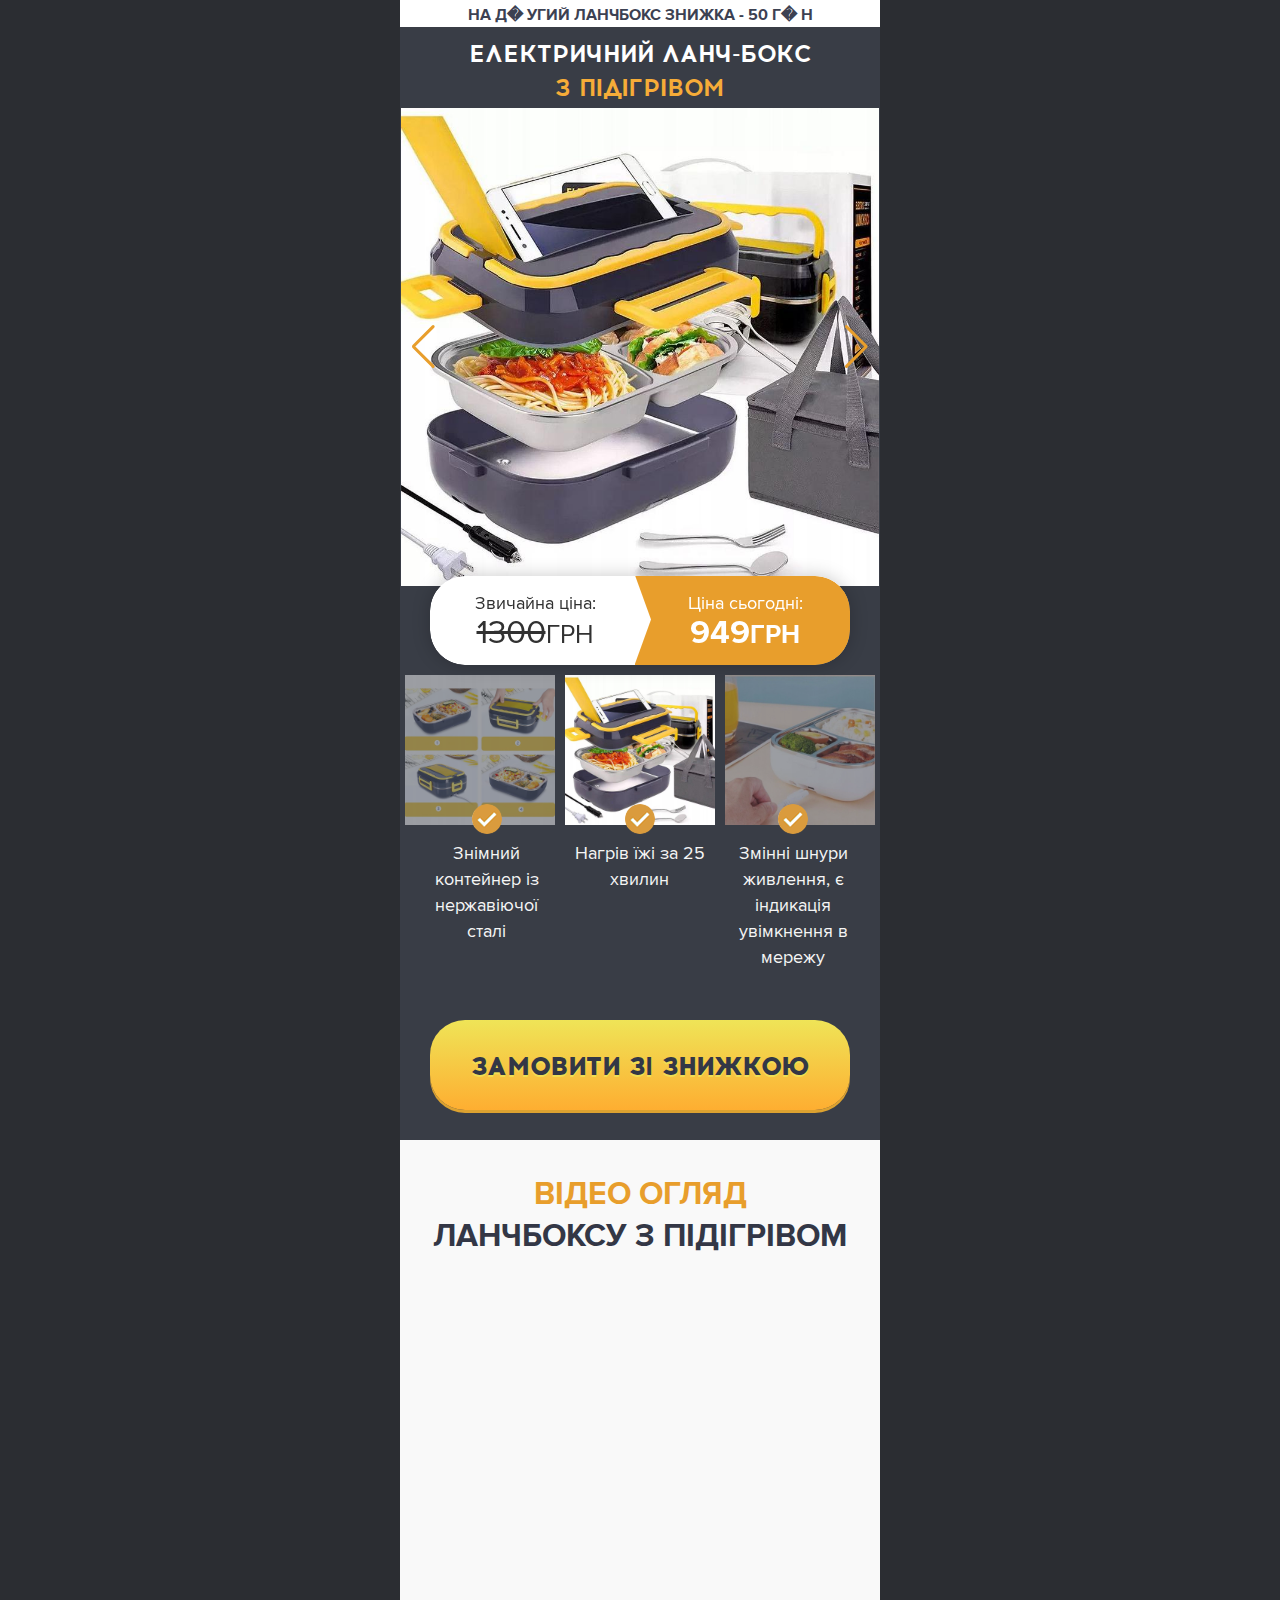
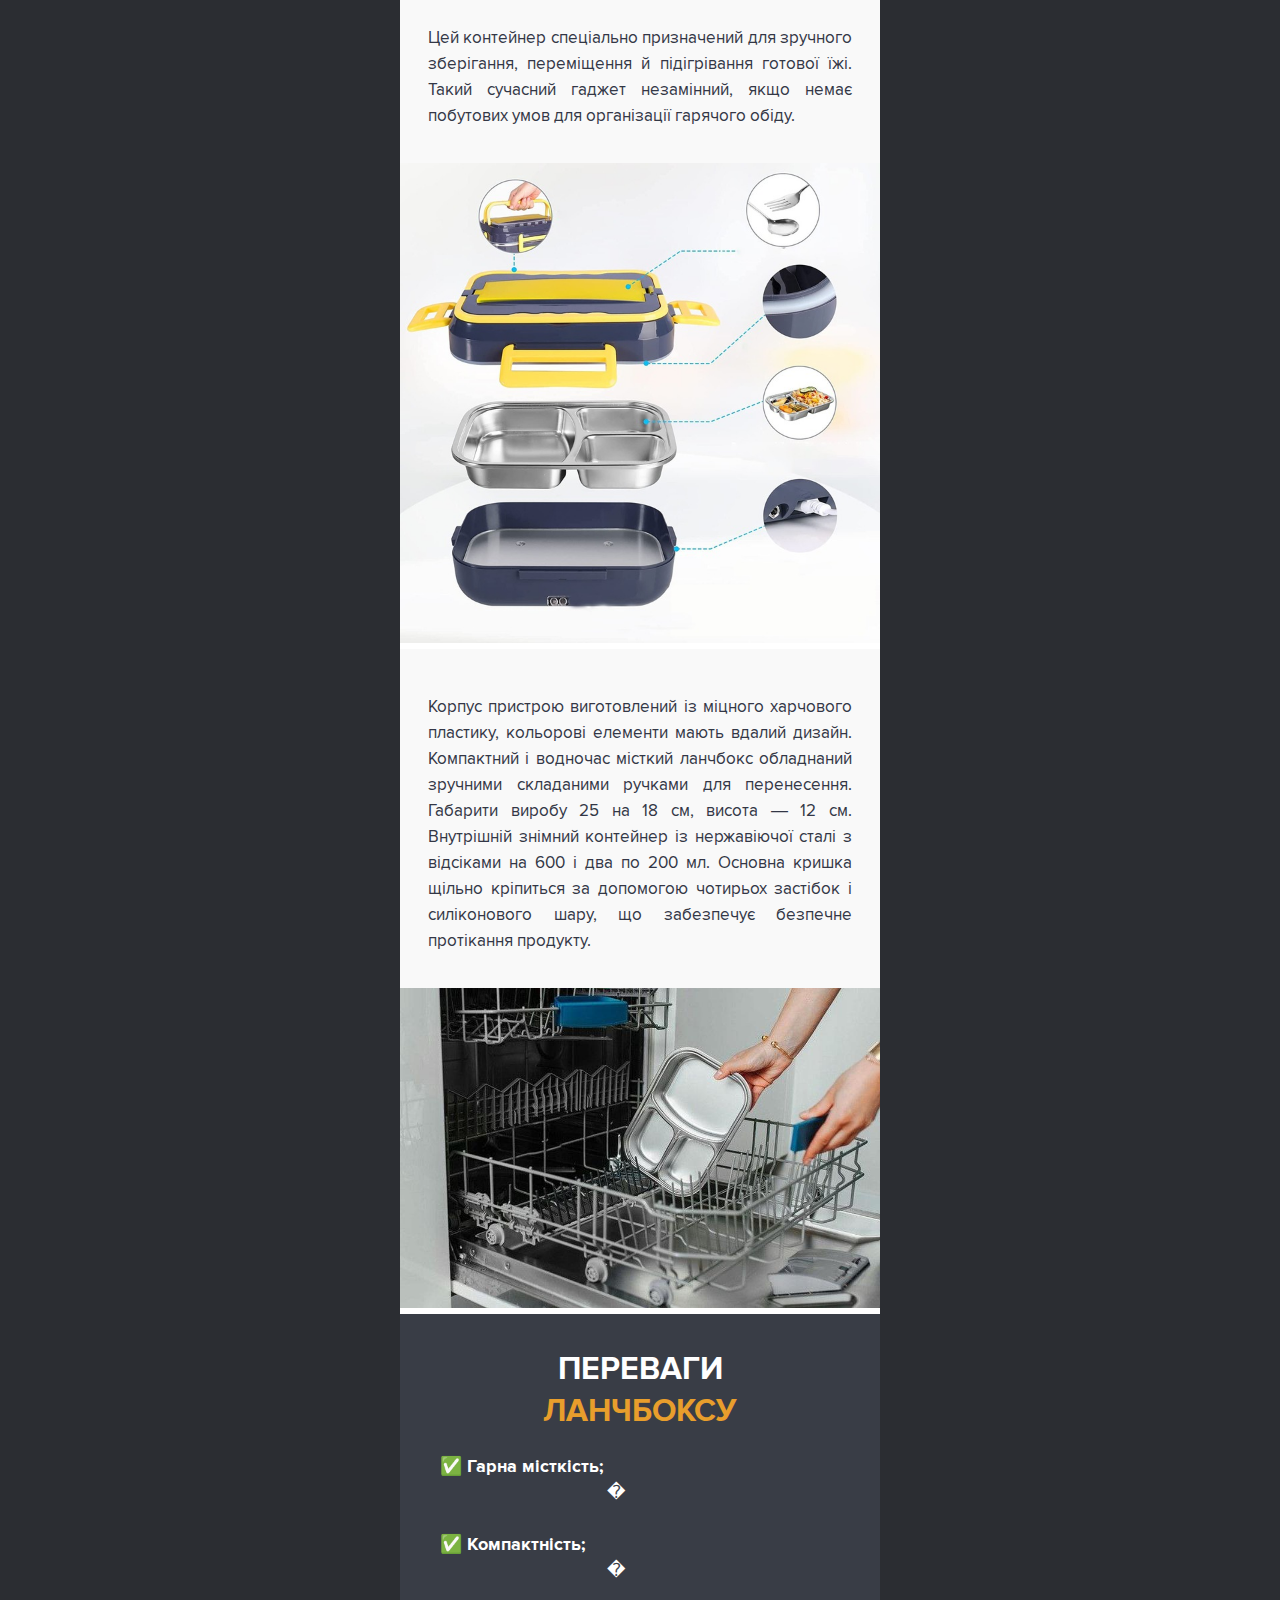
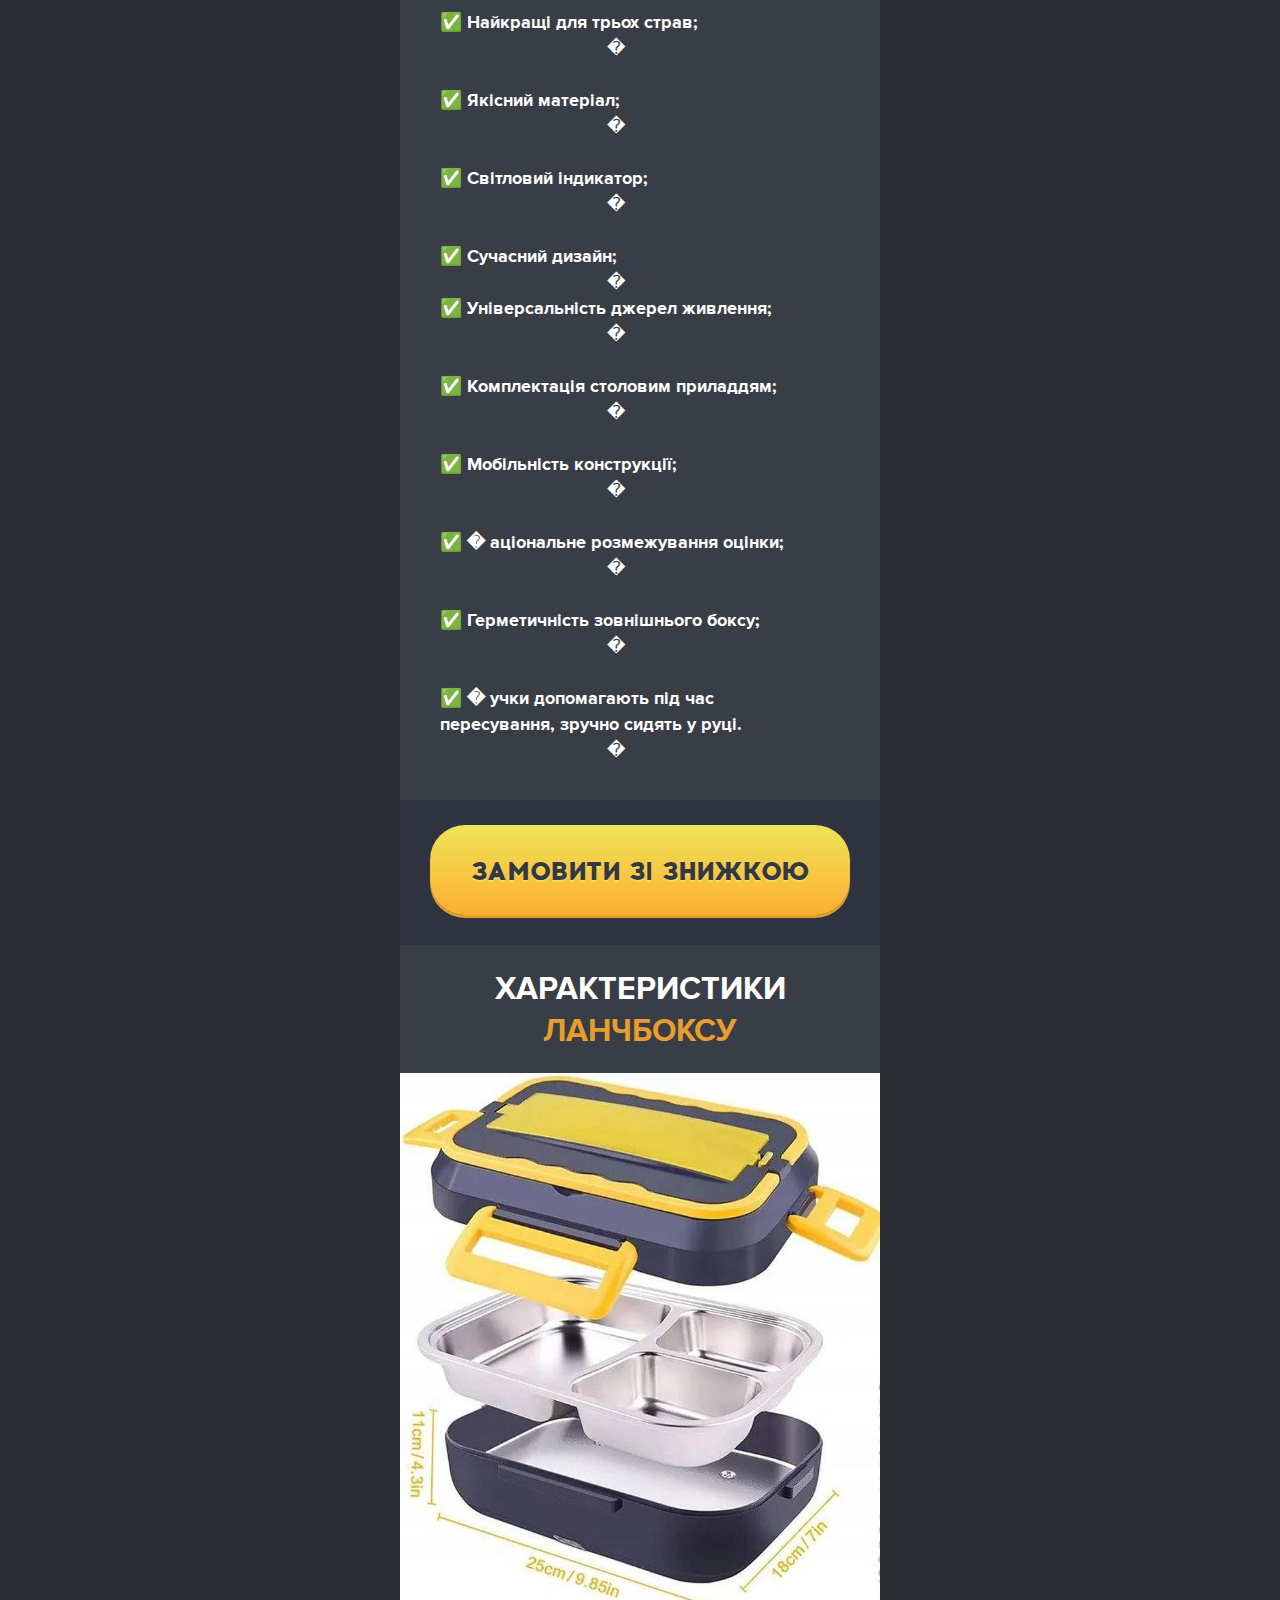
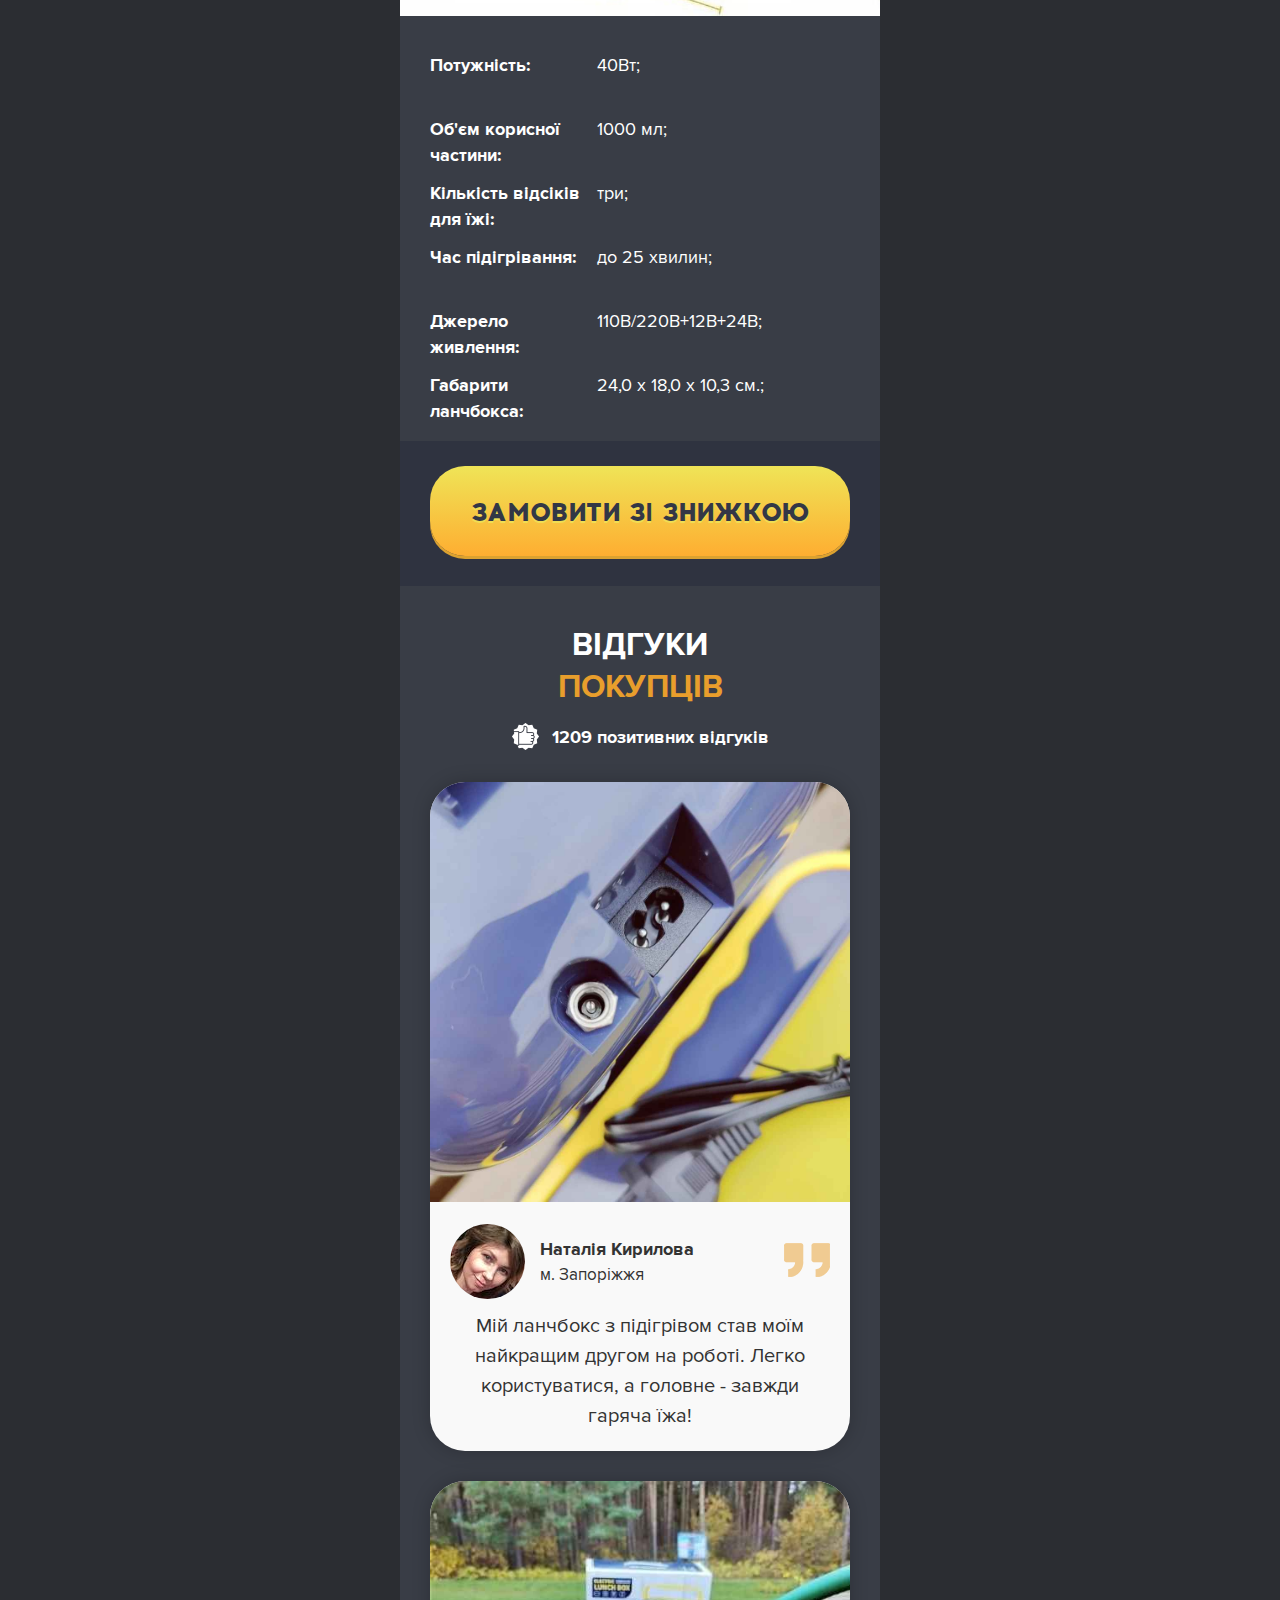
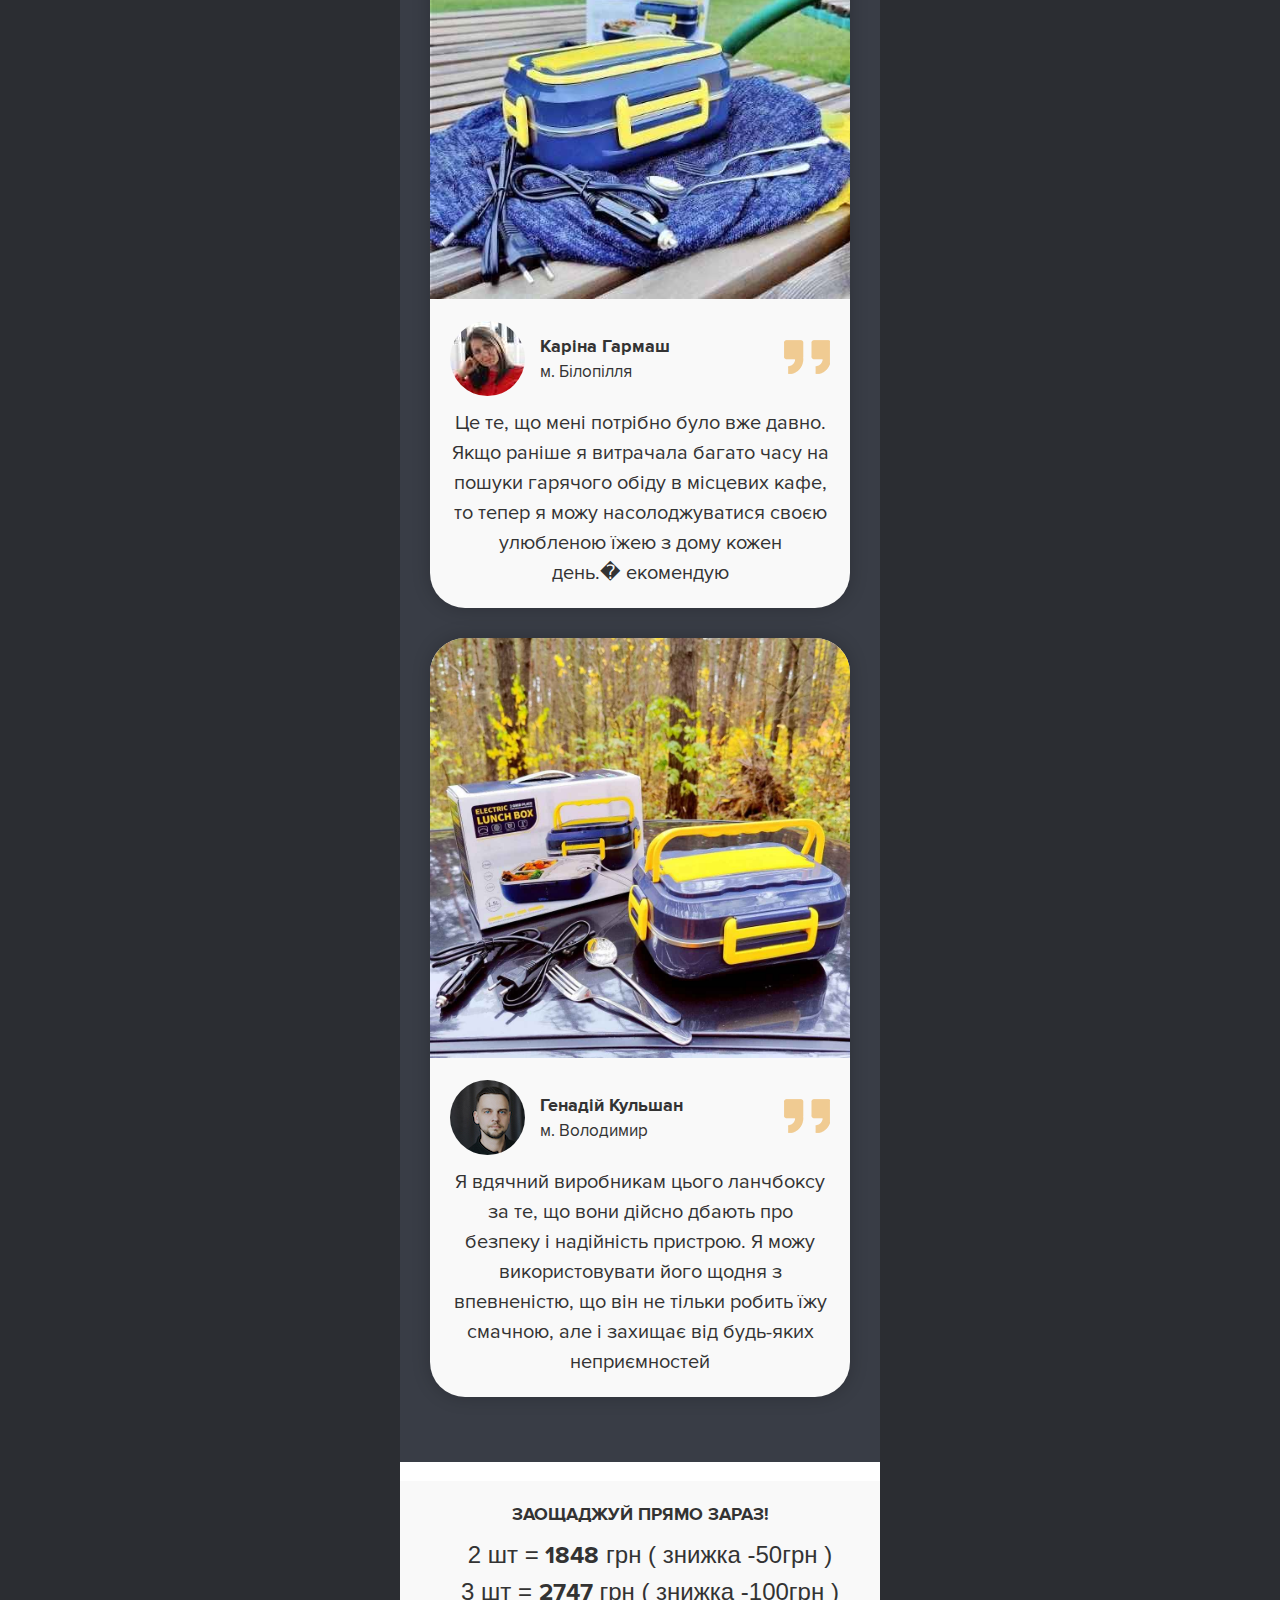
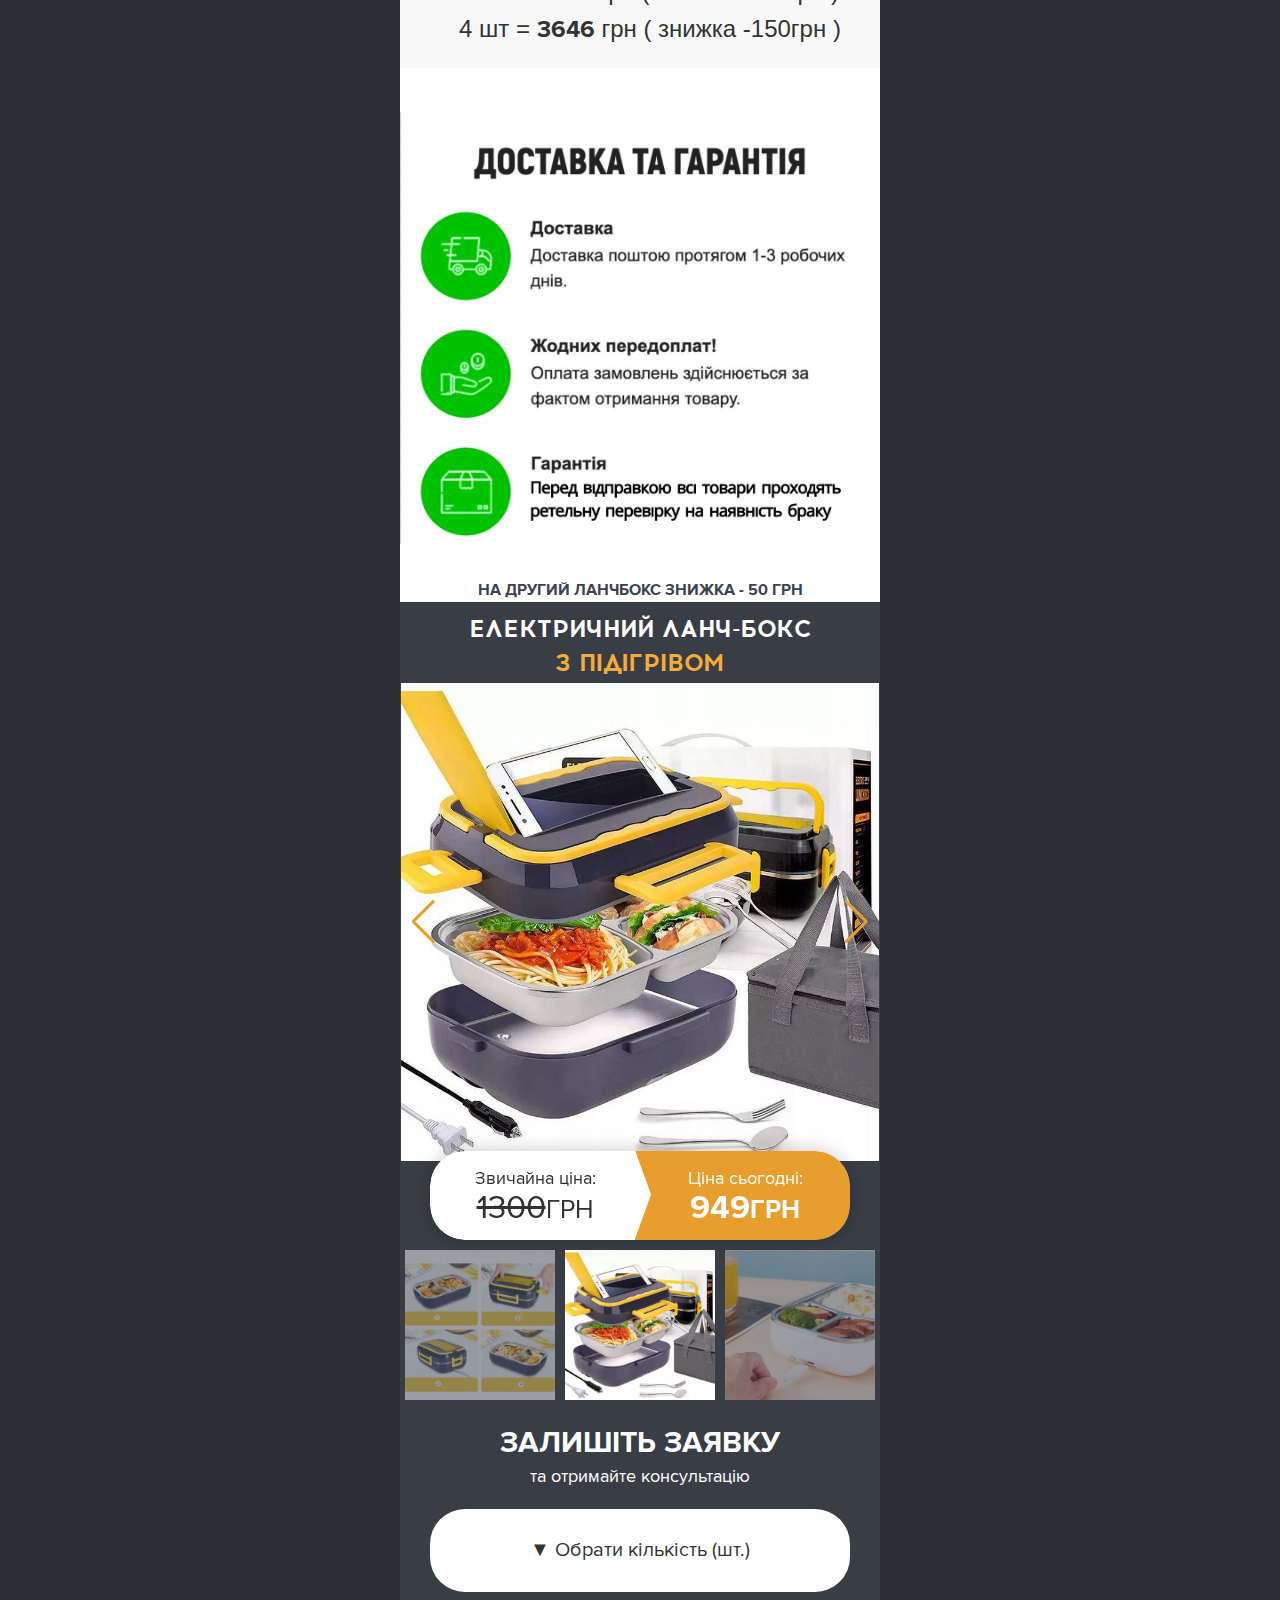
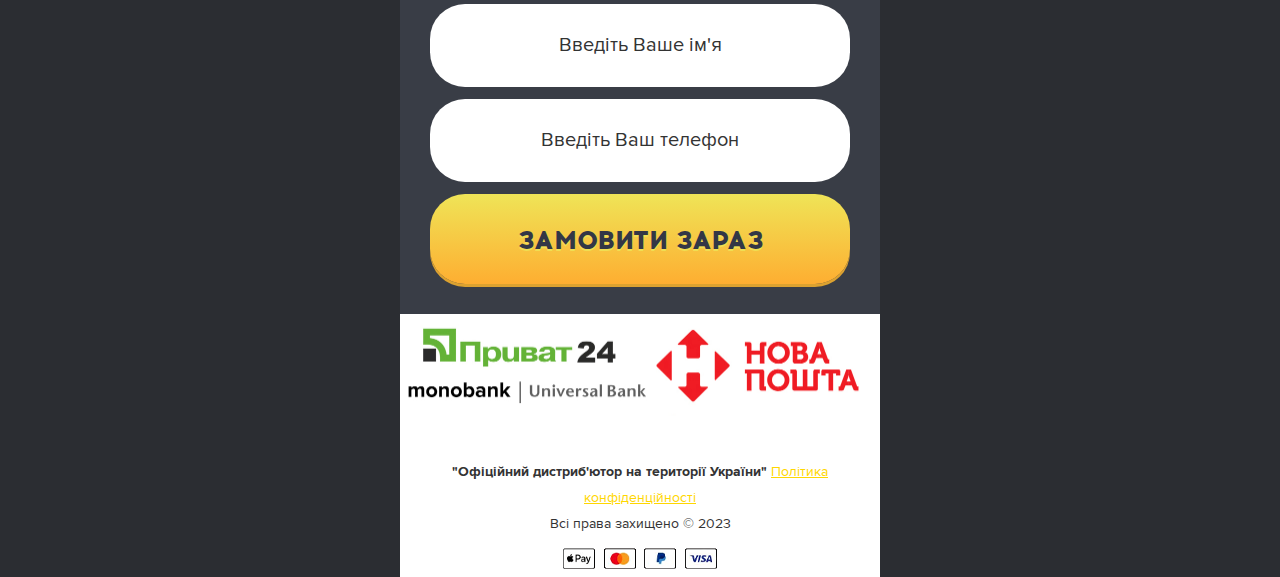
==== index.html @ 511076d5 "change smth" ====
<!DOCTYPE html>
<html lang="en">
  <head>
    <meta charset="utf-8" />
    <meta name="viewport" content="width=480" />
    <title>Електричний ланчбокс з підігрівом</title>
    <link rel="shortcut icon" href="images/favicon.png" type="image/png" />
    <link rel="stylesheet" href="css/push.css" type="text/css" />
    <link rel="stylesheet" href="css/ProximaStara.css" type="text/css" />
    <link rel="stylesheet" type="text/css" href="css/Bratello.css" />
    <link rel="stylesheet" href="css/fontss.css" type="text/css" />
    <link rel="stylesheet" href="css/slicka.css" type="text/css" />
    <link rel="stylesheet" href="css/options.css" type="text/css" />
    <link rel="stylesheet" href="css/nastyle.css" type="text/css" />
    <meta
      name="facebook-domain-verification"
      content="7r1vfghnz5ju68kth3p1v7kkmms9bg"
    />
    <link rel="stylesheet" href="css/swiper-bundle.min.css" type="text/css" />
    <link rel="stylesheet" href="css/index.css" type="text/css" />
    <script async="" src="js/gtm.js"></script>
    <script async="" src="js/fbevents.js"></script>
    <script async="" src="js/swiper-bundle.min.js"></script>
    <script src="js/main.js"></script>
    <script src="js/jquery.js"></script>
    <script src="js/jquery.mask.js"></script>

    <style type="text/css">
      .loading:after {
        content: "";
        display: inline-block;
        width: 12px;
        height: 12px;
        margin-left: 5px;
        border-radius: 50%;
        border: 2px solid #000;
        border-color: #000 transparent #000 transparent;
        animation: spin 1s linear infinite;
      }

      @keyframes spin {
        0% {
          transform: rotate(0deg);
        }
        100% {
          transform: rotate(360deg);
        }
      }
    </style>
    <!-- Meta Pixel Code -->
    <script>
      !(function (f, b, e, v, n, t, s) {
        if (f.fbq) return;
        n = f.fbq = function () {
          n.callMethod
            ? n.callMethod.apply(n, arguments)
            : n.queue.push(arguments);
        };
        if (!f._fbq) f._fbq = n;
        n.push = n;
        n.loaded = !0;
        n.version = "2.0";
        n.queue = [];
        t = b.createElement(e);
        t.async = !0;
        t.src = v;
        s = b.getElementsByTagName(e)[0];
        s.parentNode.insertBefore(t, s);
      })(
        window,
        document,
        "script",
        "https://connect.facebook.net/en_US/fbevents.js"
      );
      fbq("init", "344750614638911");
      fbq("track", "PageView");
    </script>
    <noscript
      ><img
        height="1"
        width="1"
        style="display: none"
        src="https://www.facebook.com/tr?id=344750614638911&ev=PageView&noscript=1"
    /></noscript>
    <!-- End Meta Pixel Code -->
    <!-- Meta Pixel Code -->
    <script>
      !(function (f, b, e, v, n, t, s) {
        if (f.fbq) return;
        n = f.fbq = function () {
          n.callMethod
            ? n.callMethod.apply(n, arguments)
            : n.queue.push(arguments);
        };
        if (!f._fbq) f._fbq = n;
        n.push = n;
        n.loaded = !0;
        n.version = "2.0";
        n.queue = [];
        t = b.createElement(e);
        t.async = !0;
        t.src = v;
        s = b.getElementsByTagName(e)[0];
        s.parentNode.insertBefore(t, s);
      })(
        window,
        document,
        "script",
        "https://connect.facebook.net/en_US/fbevents.js"
      );
      fbq("init", "1200825127234189");
      fbq("track", "PageView");
    </script>
    <noscript
      ><img
        height="1"
        width="1"
        style="display: none"
        src="https://www.facebook.com/tr?id=1200825127234189&ev=PageView&noscript=1"
    /></noscript>
    <!-- End Meta Pixel Code -->
    <!-- Meta Pixel Code -->
    <script>
      !(function (f, b, e, v, n, t, s) {
        if (f.fbq) return;
        n = f.fbq = function () {
          n.callMethod
            ? n.callMethod.apply(n, arguments)
            : n.queue.push(arguments);
        };
        if (!f._fbq) f._fbq = n;
        n.push = n;
        n.loaded = !0;
        n.version = "2.0";
        n.queue = [];
        t = b.createElement(e);
        t.async = !0;
        t.src = v;
        s = b.getElementsByTagName(e)[0];
        s.parentNode.insertBefore(t, s);
      })(
        window,
        document,
        "script",
        "https://connect.facebook.net/en_US/fbevents.js"
      );
      fbq("init", "1019426635920147");
      fbq("track", "PageView");
    </script>
    <noscript
      ><img
        height="1"
        width="1"
        style="display: none"
        src="https://www.facebook.com/tr?id=1019426635920147&ev=PageView&noscript=1"
    /></noscript>
    <!-- End Meta Pixel Code -->
    <!-- Google Tag Manager -->
    <script>
      (function (w, d, s, l, i) {
        w[l] = w[l] || [];
        w[l].push({ "gtm.start": new Date().getTime(), event: "gtm.js" });
        var f = d.getElementsByTagName(s)[0],
          j = d.createElement(s),
          dl = l != "dataLayer" ? "&l=" + l : "";
        j.async = true;
        j.src = "https://www.googletagmanager.com/gtm.js?id=" + i + dl;
        f.parentNode.insertBefore(j, f);
      })(window, document, "script", "dataLayer", "GTM-M4KDJF8");
    </script>
    <!-- End Google Tag Manager -->
  </head>

  <body>
    <!-- Google Tag Manager (noscript) -->
    <noscript
      ><iframe
        src="https://www.googletagmanager.com/ns.html?id=GTM-M4KDJF8"
        height="0"
        width="0"
        style="display: none; visibility: hidden"
      ></iframe
    ></noscript>
    <!-- End Google Tag Manager (noscript) -->

    <!-- add new 2 -->
    <link rel="stylesheet" href="css/all.min.css" type="text/css" />

    <!-- partial -->
    <script src="js/jquery.min.js"></script>
    <script>
      (function ($) {
        $(function () {
          $(".menu__icon").on("click", function () {
            $(this).closest(".menu").toggleClass("menu_state_open");
          });
        });
      })(jQuery);
    </script>

    <div class="wrap">
      <style>
        .colortext {
          color: white;
        }
      </style>
      <div
        style="
          height: 100%;
          background-size: 100% 100%;
          color: #3c4152;
          text-align: center;
          font-size: 16px;
          padding-top: 2px;
          font-weight: 900;
        "
      >
        <span
          style="
            font-family: 'Proxima Nova', Arial, Helvetica, sans-serif;
            letter-spacing: 0px;
          "
          >НА Д�&nbsp;УГИЙ ЛАНЧБОКС ЗНИЖКА - 50 Г�&nbsp;Н</span
        >
      </div>
      <section class="offer">
        <a class="main-title"
          ><span class="colortext">Електричний ланч-бокс</span><br />з
          підігрівом</a
        >
        <!--    <div class="sub-title">Акумуляторний LED ліхтарик<br>з 7 режимами</div> -->
        <div class="gallery">
          <div class="swiper-container gallery-slider one">
            <div class="swiper-wrapper">
              <div class="swiper-slide">
                <img src="images/im1.jpg" alt="" />
              </div>
              <div class="swiper-slide">
                <img src="images/im2.jpg" alt="" />
              </div>
              <div class="swiper-slide">
                <img src="images/im3.jpg" alt="" />
              </div>
            </div>
            <div class="swiper-button-prev one"></div>
            <div class="swiper-button-next one"></div>
          </div>
          <br />
          <div class="price">
            <div class="old">
              <p>Звичайна ціна:</p>
              <div class="val"><span>1300</span><i>грн</i></div>
            </div>
            <div class="new">
              <p>Ціна сьогодні:</p>
              <div class="val"><span>949</span><i>грн</i></div>
            </div>
          </div>
          <div class="swiper-container gallery-thumbs one">
            <div class="swiper-wrapper">
              <div class="swiper-slide">
                <img src="images/im1.jpg" alt="" />
              </div>
              <div class="swiper-slide">
                <img src="images/im2.jpg" alt="" />
              </div>
              <div class="swiper-slide">
                <img src="images/im3.jpg" alt="" />
              </div>
            </div>
          </div>
        </div>

        <ul class="bullet">
          <li>
            <div class="pic"></div>
            <p>Знімний контейнер із нержавіючої сталі</p>
          </li>
          <li>
            <div class="pic"></div>
            <p>Нагрів їжі за 25 хвилин</p>
          </li>
          <li>
            <div class="pic"></div>
            <p>Змінні шнури живлення, є індикація увімкнення в мережу</p>
          </li>
        </ul>

        <div class="order_form pat">
          <div><a href="#order_form_main" class="button-m">Замовити зі знижкою</a></div>
        </div>
      </section>

      <section class="b1">
        <h2 class="title black">
          Відео огляд<span>ланчбоксу з підігрівом</span>
        </h2>

        <div class="video-block">
          <iframe
            width="100%"
            height="315"
            src="https://www.youtube.com/embed/O1n-6EYiLCg"
            title="YouTube video player"
            frameborder="0"
            allow="accelerometer; autoplay; clipboard-write; encrypted-media; gyroscope; picture-in-picture; web-share"
            allowfullscreen=""
          ></iframe>
        </div>

        <div class="alert">
          Цей контейнер спеціально призначений для зручного зберігання,
          переміщення й підігрівання готової їжі. Такий сучасний гаджет
          незамінний, якщо немає побутових умов для організації гарячого обіду.
        </div>
      </section>

      <img src="images/p1.jpg" alt="" />

      <section class="b1">
        <div class="alert">
          <p>
            Корпус пристрою виготовлений із міцного харчового пластику,
            кольорові елементи мають вдалий дизайн. Компактний і водночас
            місткий ланчбокс обладнаний зручними складаними ручками для
            перенесення. Габарити виробу 25 на 18 см, висота — 12 см. Внутрішній
            знімний контейнер із нержавіючої сталі з відсіками на 600 і два по
            200 мл. Основна кришка щільно кріпиться за допомогою чотирьох
            застібок і силіконового шару, що забезпечує безпечне протікання
            продукту.
          </p>
        </div>
      </section>

      <img src="images/p2.jpg" alt="" />

      <!--  <section class="b1">
            <div class="alert">
                <p><b>Це мультінструмент</b>
                    <br>У дизайні ліхтарика передбачено виріз характерної форми, що дозволяє використовувати його як гайковий ключ.
                    <br>На задній панелі знаходиться набір насадок, які надають ліхтарику функції викрутки. Вони знімні та легко чергуються в залежності від типу гвинтів, з якими ви працюєте.
                    <br>Вбудований аварійний молоток допоможе розбити скло для швидкої евакуації з машини у разі аварії.
                    <br>А ще ліхтарик послужить відкривалкою для пляшки, свистком чи прикурювачем.
                </p>
            </div>
        </section>   -->

      <!-- <img src="images/p3.jpg" alt=""> -->

      <!-- <section class="b2 pat">
            <h2 class="title white"><span>Переваги</span>акумуляторного LED ліхтарика</h2>
            <ul class="list-v2">
                <li>
                    <div class="text">
                        <h3>4 години освітлення</h3>
                        <p>Ємність акумулятора 500 мАч забезпечує до 4 годин роботи без підзарядки</p>
                    </div>
                    <img src="images/pr1.jpg">
                </li>
                <li>
                    <div class="text">
                        <h3>7 режими роботи</h3>
                        <p>Звичайне біле світло, приглушене біле світло, звичайне жовте світло, приглушене жовте світло, червоне світло, попереджувальне червоне миготіння, яскраве світло</p>
                    </div>
                    <img src="images/pr2.jpg">
                </li>
                <li>
                    <div class="text">
                        <h3>Універсальна фіксація</h3>
                        <p>Ліхтарик оснащений карабіном, вбудованим магнітом і затискною підставкою, що в результаті дає безліч можливих сценаріїв використання</p>
                    </div>
                    <img src="images/pr3.jpg">
                </li>


            </ul>
            <a href="#order" class="button-m">Замовити зі знижкою</a>
        </section> -->
      <!--
        <section class="b3" id="katalog">
            <h2 class="title"><span>ЯК ВСТАНОВИТИ</span>НАСТІННІ СВІТИЛЬНИКИ?</h2>

            <ul class="benef2">

                <li>
                    <p><span>Крок 1</span>На задній частині корпусу потрібно відкрутити кришку за годинковою стрілкою.
                    </p>
                    <div class="img"><img src="images/010.webp" alt=""></div>
                </li>
                <li>
                    <div class="img"><img src="images/011.webp" alt=""></div>
                    <p><span>Крок 2</span>Потрібно встановити 3 батарейки формату ААА (в комплект не входять)</p>
                </li>
                <li>
                    <p><span>Крок 3</span>Далі потрібно закрути кришку назад і відклеїти двухстороній скотч на
                        кріпленні.</p>
                    <div class="img"><img src="images/012.webp" alt=""></div>
                </li>
                <li>
                    <div class="img"><img src="images/013.webp" alt=""></div>
                    <p><span>Крок 4</span>Залишилось прикріпити світильники на зручне для вас місце.</p>
                </li>

            </ul>
        </section>
-->

      <section class="b4 pat">
        <h2 class="title white"><span>Переваги</span>ланчбоксу</h2>
        <!-- <img src="images/chr.jpg" alt="" class="image"> -->
        <ul class="char-list">
          <li style="padding: 0px 40px">
            <b style="width: 390px">✅ Гарна місткість;</b> <span>�&nbsp;</span>
          </li>
          <br />
          <li style="padding: 0px 40px">
            <b style="width: 390px">✅ Компактність;</b> <span>�&nbsp;</span>
          </li>
          <br />
          <li style="padding: 0px 40px">
            <b style="width: 390px">✅ Найкращі для трьох страв;</b>
            <span>�&nbsp;</span>
          </li>
          <br />
          <li style="padding: 0px 40px">
            <b style="width: 390px">✅ Якісний матеріал;</b>
            <span>�&nbsp;</span>
          </li>
          <br />
          <li style="padding: 0px 40px">
            <b style="width: 390px">✅ Світловий індикатор;</b>
            <span>�&nbsp;</span>
          </li>
          <br />
          <li style="padding: 0px 40px">
            <b style="width: 390px">✅ Сучасний дизайн;</b> <span>�&nbsp;</span>
          </li>
          <!--<br>  -->
          <li style="padding: 0px 40px">
            <b style="width: 390px">✅ Універсальність джерел живлення;</b>
            <span>�&nbsp;</span>
          </li>
          <br />
          <li style="padding: 0px 40px">
            <b style="width: 390px">✅ Комплектація столовим приладдям;</b>
            <span>�&nbsp;</span>
          </li>
          <br />
          <li style="padding: 0px 40px">
            <b style="width: 390px">✅ Мобільність конструкції;</b>
            <span>�&nbsp;</span>
          </li>
          <br />
          <li style="padding: 0px 40px">
            <b style="width: 390px"
              >✅ �&nbsp;аціональне розмежування оцінки;</b
            >
            <span>�&nbsp;</span>
          </li>
          <br />
          <li style="padding: 0px 40px">
            <b style="width: 390px">✅ Герметичність зовнішнього боксу;</b>
            <span>�&nbsp;</span>
          </li>
          <br />
          <li style="padding: 0px 40px">
            <b style="width: 390px"
              >✅ �&nbsp;учки допомагають під час пересування, зручно сидять у
              руці.</b
            >
            <span>�&nbsp;</span>
          </li>
          <br />
        </ul>
        <div><a href="#order_form_main" class="button-m">Замовити зі знижкою</a></div>
      </section>

      <section class="b4 pat">
        <h2 class="title white" style="margin-top: -50px">
          <span>Характеристики</span>ланчбоксу
        </h2>
        <img src="images/chr.jpg" alt="" class="image" />
        <ul class="char-list">
          <li><b>Потужність:</b> <span>40Вт;</span></li>
          <br />
          <li><b>Об'єм корисної частини:</b> <span>1000 мл;</span></li>
          <br />
          <li><b>Кількість відсіків для їжі:</b> <span>три;</span></li>
          <br />
          <li><b>Час підігрівання:</b> <span>до 25 хвилин;</span></li>
          <br />
          <li><b>Джерело живлення:</b> <span>110В/220В+12В+24В;</span></li>
          <br />
          <li>
            <b>Габарити ланчбокса:</b> <span>24,0 х 18,0 х 10,3 см.;</span>
          </li>
          <br />
        </ul>
        <div><a href="#order_form_main" class="button-m">Замовити зі знижкою</a></div>
      </section>

      <section class="reviews pat">
        <h2 class="title white"><span>Відгуки</span> покупців</h2>
        <div class="total">1209 позитивних відгуків</div>

        <div class="item">
          <div class="photo">
            <img src="images/rev1.jpg" alt="" />
          </div>
          <div class="info">
            <img src="images/ava1.jpg" alt="" />
            <h4>Наталія Кирилова</h4>
            <p>м. Запоріжжя</p>
          </div>
          <div class="txt">
            <p>
              Мій ланчбокс з підігрівом став моїм найкращим другом на роботі.
              Легко користуватися, а головне - завжди гаряча їжа!
            </p>
          </div>
        </div>

        <div class="item">
          <div class="photo">
            <img src="images/rev2.jpg" alt="" />
          </div>
          <div class="info">
            <img src="images/ava2.jpg" alt="" />
            <h4>Каріна Гармаш</h4>
            <p>м. Білопілля</p>
          </div>
          <div class="txt">
            <p>
              Це те, що мені потрібно було вже давно. Якщо раніше я витрачала
              багато часу на пошуки гарячого обіду в місцевих кафе, то тепер я
              можу насолоджуватися своєю улюбленою їжею з дому кожен
              день.�&nbsp;екомендую
            </p>
          </div>
        </div>

        <div class="item">
          <div class="photo">
            <img src="images/rev3.jpg" alt="" />
          </div>
          <div class="info">
            <img src="images/ava3.jpg" alt="" />
            <h4>Генадій Кульшан</h4>
            <p>м. Володимир</p>
          </div>
          <div class="txt">
            <p>
              Я вдячний виробникам цього ланчбоксу за те, що вони дійсно дбають
              про безпеку і надійність пристрою. Я можу використовувати його
              щодня з впевненістю, що він не тільки робить їжу смачною, але і
              захищає від будь-яких неприємностей
            </p>
          </div>
        </div>
      </section>
      <!--
        <section class="order-info">
            <h2 class="title"><span>Як замовити</span>НАСТІННІ СВІТИЛЬНИКИ?</h2>
            <ul class="order-list">
                <li>
                    <div class="txt">
                        <h4>Крок 1:</h4>
                        <p>Заповніть форму замовлення</p>
                    </div>
                </li>
                <li>
                    <div class="txt">
                        <h4>Крок 2:</h4>
                        <p>Дочекайтесь дзвінка оператора</p>
                    </div>
                </li>
                <li>
                    <div class="txt">
                        <h4>Крок 3:</h4>
                        <p>Оплатіть товар після отримання</p>
                    </div>
                </li>
            </ul>
        </section>
-->

      <div class="number-discount">
        <h3 class="block-title">ЗАОЩАДЖУЙ ПРЯМО ЗАРАЗ!</h3>
        <ol role="list" class="discount-list">
          <li>2 шт = <strong>1848</strong> грн ( знижка -50грн )</li>
          <li>3 шт = <strong>2747</strong> грн ( знижка -100грн )</li>
          <li>4 шт = <strong>3646</strong> грн ( знижка -150грн )</li>
        </ol>
      </div>

      <img
        width="960"
        height="207"
        img=""
        src="images/dostavka.jpg"
        alt=""
        class="attachment-full size-full"
      />

      <div
        style="
          height: 100%;
          background-size: 100% 100%;
          color: #3c4152;
          text-align: center;
          font-size: 16px;
          padding-top: 2px;
          font-weight: 900;
        "
      >
        <span
          style="
            font-family: 'Proxima Nova', Arial, Helvetica, sans-serif;
            letter-spacing: 0px;
          "
          >НА ДРУГИЙ ЛАНЧБОКС ЗНИЖКА - 50 ГРН</span
        >
        <!-- what? -->
      </div>
      <section class="offer">
        <a class="main-title"
          ><span class="colortext">Електричний ланч-бокс</span><br />з
          підігрівом</a
        >
        <!--    <div class="sub-title">Акумуляторний LED ліхтарик<br>з 7 режимами</div> -->
        <div class="gallery">
          <div class="swiper-container gallery-slider two">
            <div class="swiper-wrapper">
              <div class="swiper-slide">
                <img src="images/im1.jpg" alt="" />
              </div>
              <div class="swiper-slide">
                <img src="images/im2.jpg" alt="" />
              </div>
              <div class="swiper-slide">
                <img src="images/im3.jpg" alt="" />
              </div>
            </div>
            <div class="swiper-button-prev two"></div>
            <div class="swiper-button-next two"></div>
          </div>
          <br />
          <div class="price">
            <div class="old">
              <p>Звичайна ціна:</p>
              <div class="val"><span>1300</span><i>грн</i></div>
            </div>
            <div class="new">
              <p>Ціна сьогодні:</p>
              <div class="val"><span>949</span><i>грн</i></div>
            </div>
          </div>
          <div class="swiper-container gallery-thumbs two">
            <div class="swiper-wrapper">
              <div class="swiper-slide">
                <img src="images/im1.jpg" alt="" />
              </div>
              <div class="swiper-slide">
                <img src="images/im2.jpg" alt="" />
              </div>
              <div class="swiper-slide">
                <img src="images/im3.jpg" alt="" />
              </div>
            </div>
          </div>
        </div>

        <div class="order_form pat">
          <div class="form-txt">
            <h4>Залишіть заявку</h4>
            <p>та отримайте консультацію</p>
          </div>

          <form
            class="main-order-form m1-form"
            id="order_form_main"
            method="post"
            
          >
            <select name="comment" class="field" id="comment" required="">
              <option value="" disabled="" selected="" hidden="">
                ▼ Обрати кiлькiсть (шт.)
              </option>
              <option value="1 шт = 949 грн">1 шт = 949 грн</option>
              <option value="2 шт = 1848 грн ( знижка -50грн )">
                2 шт = 1848 грн ( знижка -50грн )
              </option>
              <option value="3 шт = 2747 грн ( знижка -100грн )">
                3 шт = 2747 грн ( знижка -100грн )
              </option>
              <option value="4 шт = 3646 грн ( знижка -150грн )">
                4 шт = 3646 грн ( знижка -150грн )
              </option>
            </select>
            <input
              class="field"
              type="text"
              name="name"
              placeholder="Введіть Ваше ім'я"
              required=""
            />
            <input
              class="field"
              id="phone"
              name="phone"
              placeholder="Введіть Ваш телефон"
              required=""
            />
            <button class="button-m" type="submit" id="button1">
              Замовити зараз
            </button>
          </form>
        </div>
      </section>
      <img
        width="960"
        height="207"
        img=""
        src="images/002.jpeg"
        alt=""
        class="attachment-full size-full"
      />

      <footer>
        <div
          style="
            text-align: center;
            margin: 10px auto;
            display: block;
            font-size: 14px;
            line-height: 26px;
          "
        >
          <br />
          <strong> "Офіційний дистриб'ютор на території України"</strong>

          <a
            href="politics.html"
            target="_blank"
            style="cursor: pointer; color: gold"
          >
            Політика конфіденційності </a
          ><br />
          Всі права захищено © 2023
        </div>
      </footer>
      <footer>
        <div
          style="
            text-align: center;
            margin: 5px auto;
            display: block;
            font-size: 5px;
            line-height: 5px;
          "
        >
          <img src="images/001.jpeg.png" alt="" />
        </div>
      </footer>
    </div>

    <!-- new 08.09.2022 -->

    <!--куплено сьогодні html start 
    <div class="online-visitors-widget online-visitors-widget_light" style="top:170px;">
        <div class="online-visitors-widget__item">
            <span class="online-visitors-widget__title">Куплено сьогодні:</span>
            <b class="_orders">0</b> шт.
        </div>
    </div>
     куплено сьогодні html end -->

    <!-- скріпти обов*язково start -->
    <script>
      $(".bann_close").on("click", function () {
        $("#popup_banner").remove();
      });
      function anim() {
        $("#popup_banner").animate({ left: "10px" }, 400);
      }
      setTimeout(anim, 3000);
      var scale = 1;
      setInterval(function () {
        scale = scale == 1 ? 1.05 : 1;
        $("#popup_banner").css("transform", "scale(" + scale + ")");
      }, 1000);
      function getCookie(name) {
        var matches = document.cookie.match(
          new RegExp(
            "(?:^|; )" +
              name.replace(/([\.$?*|{}\(\)\[\]\\\/\+^])/g, "\\$1") +
              "=([^;]*)"
          )
        );
        return matches ? decodeURIComponent(matches[1]) : undefined;
      }
      function setCookie(name, value, options = {}) {
        options = {
          path: "/",

          ...options,
        };

        if (options.expires instanceof Date) {
          options.expires = options.expires.toUTCString();
        }

        let updatedCookie =
          encodeURIComponent(name) + "=" + encodeURIComponent(value);

        for (let optionKey in options) {
          updatedCookie += "; " + optionKey;
          let optionValue = options[optionKey];
          if (optionValue !== true) {
            updatedCookie += "=" + optionValue;
          }
        }

        document.cookie = updatedCookie;
      }
      var time = getCookie("time");
      if (time == undefined) {
        var shooping = getCookie("shooping");
        if (shooping == undefined) {
          var shooping = Math.floor(Math.random() * 50 + 15);
          $("._orders").html(shooping);
        }
        var date = new Date();
        time = date.getHours();
        setCookie("time", time);
        setCookie("shooping", shooping);
      } else {
        time = getCookie("time");
        var date = new Date();
        var hour = date.getHours();
        if (time != hour) {
          var shooping = Math.floor(Math.random() * 50 + 15);
          $("._orders").html(shooping);
          setCookie("time", hour);
          setCookie("shooping", shooping);
        } else {
          shooping = getCookie("shooping");
          $("._orders").html(shooping);
        }
      }
      setInterval(plus_shop, 7000);
      function plus_shop() {
        shooping = parseInt(getCookie("shooping"));
        shooping += parseInt(Math.floor(Math.random() * 3 + 1));
        $("._orders").html(shooping);
        setCookie("shooping", shooping);
      }
    </script>

    <!-- end new 2 -->
    <script src="js/jquery.mingo.js"></script>
    <script src="js/rolikisyoutube.js"></script>
    <script src="js/slick.minprivet.js"></script>
    <script src="js/initnotbad.js"></script>
    <script src="js/maskedinput.js"></script>
    <!-- new -->

    <script>
      $(window).on("load", function () {
        var slider = new Swiper(".gallery-slider.one", {
          slidesPerView: 1,
          centeredSlides: true,
          loop: true,
          loopedSlides: 6,
          navigation: {
            nextEl: ".swiper-button-next.one",
            prevEl: ".swiper-button-prev.one",
          },
        });

        var thumbs = new Swiper(".gallery-thumbs.one", {
          slidesPerView: "auto",
          spaceBetween: 10,
          centeredSlides: true,
          loop: true,
          slideToClickedSlide: true,
        });

        slider.controller.control = thumbs;
        thumbs.controller.control = slider;
        var slider2 = new Swiper(".gallery-slider.two", {
          slidesPerView: 1,
          centeredSlides: true,
          loop: true,
          loopedSlides: 6,
          navigation: {
            nextEl: ".swiper-button-next.two",
            prevEl: ".swiper-button-prev.two",
          },
        });

        var thumbs2 = new Swiper(".gallery-thumbs.two", {
          slidesPerView: "auto",
          spaceBetween: 10,
          centeredSlides: true,
          loop: true,
          slideToClickedSlide: true,
        });

        slider2.controller.control = thumbs2;
        thumbs2.controller.control = slider2;
      });
    </script>
    <!-- end new -->

    <script type="text/javascript">
      document.addEventListener("contextmenu", function (e) {
        e.preventDefault();
      });
    </script>

    <script type="text/javascript">
      document.addEventListener("keydown", function (event) {
        if (
          (event.ctrlKey || event.metaKey) &&
          event.shiftKey &&
          event.key === "I"
        ) {
          event.preventDefault();
        }

        if (
          (event.ctrlKey || event.metaKey) &&
          event.shiftKey &&
          event.key === "J"
        ) {
          event.preventDefault();
        }

        if (
          (event.ctrlKey || event.metaKey) &&
          event.shiftKey &&
          event.key === "C"
        ) {
          event.preventDefault();
        }

        if ((event.ctrlKey || event.metaKey) && event.key === "S") {
          event.preventDefault();
        }

        if (event.key === "F12" && event.code === "F12") {
          event.preventDefault();
        }
      });
    </script>
    <!--
<script type="text/javascript">
  var currentDomain = window.location.hostname;
  var allowedDomain = "fusion-top.store";
  if (currentDomain !== allowedDomain) {
    window.location.replace("https://" + allowedDomain);
  }
</script>
-->
    <!-- <script type="text/javascript">
      if (location.pathname.match(/\/(index.html|index.php)?$/)) {
        var newPath = location.pathname.replace(
          /\/(index.html|index.php)?$/,
          "/"
        );
        window.history.replaceState({}, document.title, newPath);
      }
    </script> -->

    <!-- <script>
      function handleFormSubmit(form, submitButton) {
        submitButton.addEventListener("click", function (event) {
          if (!form.checkValidity()) {
            event.preventDefault();
            form.reportValidity();
          } else {
            submitButton.disabled = true;
            submitButton.classList.add("loading");
            setTimeout(function () {
              form.submit();
            }, 500);
          }
        });
      }

      document.addEventListener("DOMContentLoaded", function () {
        var form1 = document.getElementById("order");
        var submitButton1 = document.getElementById("button1");
        handleFormSubmit(form1, submitButton1);
      });
    </script> -->
    <script src="./js/send.js"></script>
  </body>
</html>
---- css/push.css ----
/*reset*/
html, body, div, span, applet, object, iframe, h1, h2, h3, h4, h5, h6,
p, blockquote, pre, a, abbr, acronym, address, big, cite, code, del, dfn,
em, img, ins, kbd, q, s, samp, small, strike, strong, sub, sup, tt, var, b,
u, i, center, dl, dt, dd, ol, ul, li, fieldset, form, label, legend, table,
caption, tbody, tfoot, thead, tr, th, td, article, aside, canvas, details,
embed, figure, figcaption, footer, header, menu, nav, output, ruby, section,
summary, time, mark, audio, video { margin: 0; padding: 0; border: 0; outline: 0; font-size: 100%;}

/* HTML5 display-role reset for older browsers */
article, aside, details, figcaption, figure, footer, header, menu, nav, section, main {display: block;}

ol, ul {list-style: none;}
blockquote, q {quotes: none;}
img{max-width: 100%; height: auto;}
a{text-decoration: underline;}
a:hover{cursor: pointer;}
*::-webkit-input-placeholder {color: #a9a9a9; opacity: 1;}
*:-moz-placeholder {color: #a9a9a9; opacity: 1;}
*::-moz-placeholder {color: #a9a9a9; opacity: 1;}
*:-ms-input-placeholder {color: #a9a9a9; opacity: 1;}
*{margin: 0; padding: 0;}
*{-webkit-box-sizing: border-box; -moz-box-sizing: border-box; box-sizing: border-box;}
button,input,a{outline: none;}
button, input, select{-webkit-appearance: none; -moz-appearance: none; appearance: none;}
html{
    -ms-text-size-adjust: 100%;
    -moz-text-size-adjust: 100%;
    -webkit-text-size-adjust: 100%;
    -webkit-font-smoothing: subpixel-antialiased !important;
}
table {
    border-collapse: collapse;
    border-spacing: 0;
}
---- css/ProximaStara.css ----
@font-face {
    font-family: 'Proxima Nova';
    src: url('https://luks-shop.store/ledlamp/fonts/ProximaNova-Light.woff2') format('woff2'),
        url('https://luks-shop.store/ledlamp/fonts/ProximaNova-Light.woff') format('woff'),
        url('https://luks-shop.store/ledlamp/fonts/ProximaNova-Light.ttf') format('truetype');
    font-weight: 300;
    font-style: normal;
}
@font-face {
    font-family: 'Proxima Nova';
    src: url('../fonts/ProximaNova-Regular.woff2') format('woff2'),
        url('https://luks-shop.store/ledlamp/fonts/ProximaNova-Regular.woff') format('woff'),
        url('https://luks-shop.store/ledlamp/fonts/ProximaNova-Regular.ttf') format('truetype');
    font-weight: 400;
    font-style: normal;
}
@font-face {
    font-family: 'Proxima Nova';
    src: url('https://luks-shop.store/ledlamp/fonts/ProximaNova-Semibold.woff2') format('woff2'),
        url('https://luks-shop.store/ledlamp/fonts/ProximaNova-Semibold.woff') format('woff'),
        url('https://luks-shop.store/ledlamp/fonts/ProximaNova-Semibold.ttf') format('truetype');
    font-weight: 600;
    font-style: normal;
}
@font-face {
    font-family: 'Proxima Nova';
    src: url('../fonts/ProximaNova-Bold.woff2') format('woff2'),
        url('https://luks-shop.store/ledlamp/fonts/ProximaNova-Bold.woff') format('woff'),
        url('https://luks-shop.store/ledlamp/fonts/ProximaNova-Bold.ttf') format('truetype');
    font-weight: 700;
    font-style: normal;
}
---- css/Bratello.css ----
@font-face {
  font-family: 'fontello';
  src: url('https://luks-shop.store/ledlamp/fonts/fontello.eot');
  src: url('https://luks-shop.store/ledlamp/fonts/fontello.eot') format('embedded-opentype'),
       url('https://luks-shop.store/ledlamp/fonts/fontello.woff2') format('woff2'),
       url('https://luks-shop.store/ledlamp/fonts/fontello.woff') format('woff'),
       url('https://luks-shop.store/ledlamp/fonts/fontello.ttf') format('truetype'),
       url('https://luks-shop.store/ledlamp/fonts/fontello.svg') format('svg');
  font-weight: normal;
  font-style: normal;
}

 [class^="icon-"]:before, [class*=" icon-"]:before {
  font-family: "fontello";
  font-style: normal;
  font-weight: normal;
  speak: none;
 
  display: inline-block;
  text-decoration: inherit;
  width: 1em;
  margin-right: .2em;
  text-align: center;
  font-variant: normal;
  text-transform: none;
  line-height: 1em;
  margin-left: .2em;
  -webkit-font-smoothing: antialiased;
  -moz-osx-font-smoothing: grayscale;
}
 
.icon-truck:before { content: '\e800'; } 
.icon-cc-visa:before { content: '\f1f0';}
---- css/fontss.css ----
@font-face {
 font-family: 'Acrom';
 src: url('../fonts/subset-Acrom-Bold.woff2') format('woff2'),
 url('https://luks-shop.store/ledlamp/fonts/subset-Acrom-Bold.woff') format('woff'),
 url('https://luks-shop.store/ledlamp/fonts/subset-Acrom-Bold.ttf') format('truetype');
 font-weight: 700;
 font-style: normal;
}

@font-face {
 font-family: 'Acrom';
 src: url('../fonts/subset-Acrom-ExtraBold.woff2') format('woff2'),
 url('https://luks-shop.store/ledlamp/fonts/subset-Acrom-ExtraBold.woff') format('woff'),
 url('https://luks-shop.store/ledlamp/fonts/subset-Acrom-ExtraBold.ttf') format('truetype');
 font-weight: 800;
 font-style: normal;
}
---- css/slicka.css ----
/* Slider */
.slick-slider
{
    position: relative;

    display: block;
    box-sizing: border-box;

    -webkit-user-select: none;
       -moz-user-select: none;
        -ms-user-select: none;
            user-select: none;

    -webkit-touch-callout: none;
    -khtml-user-select: none;
    -ms-touch-action: pan-y;
        touch-action: pan-y;
    -webkit-tap-highlight-color: transparent;
}

.slick-list
{
    position: relative;

    display: block;
    overflow: hidden;

    margin: 0;
    padding: 0;
}
.slick-list:focus
{
    outline: none;
}
.slick-list.dragging
{
    cursor: pointer;
    cursor: hand;
}

.slick-slider .slick-track,
.slick-slider .slick-list
{
    -webkit-transform: translate3d(0, 0, 0);
       -moz-transform: translate3d(0, 0, 0);
        -ms-transform: translate3d(0, 0, 0);
         -o-transform: translate3d(0, 0, 0);
            transform: translate3d(0, 0, 0);
}

.slick-track
{
    position: relative;
    top: 0;
    left: 0;

    display: block;
    margin-left: auto;
    margin-right: auto;
}
.slick-track:before,
.slick-track:after
{
    display: table;

    content: '';
}
.slick-track:after
{
    clear: both;
}
.slick-loading .slick-track
{
    visibility: hidden;
}

.slick-slide
{
    display: none;
    float: left;

    height: 100%;
    min-height: 1px;
}
[dir='rtl'] .slick-slide
{
    float: right;
}
.slick-slide img
{
    display: block;
}
.slick-slide.slick-loading img
{
    display: none;
}
.slick-slide.dragging img
{
    pointer-events: none;
}
.slick-initialized .slick-slide
{
    display: block;
}
.slick-loading .slick-slide
{
    visibility: hidden;
}
.slick-vertical .slick-slide
{
    display: block;

    height: auto;

    border: 1px solid transparent;
}
.slick-arrow.slick-hidden {
    display: none;
}
---- css/nastyle.css ----
.number-discount{
    background: #f9f9f9;
    padding: 20px 0;
    margin: 20px 0;
    text-align: center;
}

.discount-list{
    margin: 10px 0 0 20px;
    padding: 0;
    font-size: 24px;
}
.discount-list li{
    padding: 5px 20px;
    font-weight: 200;
}
.discount-list strong{
    font-weight: 700;
}

.m1-form ::-webkit-input-placeholder {
 color: #333;
}

.m1-form ::-moz-placeholder {
 color: #333;
}

.m1-form :-moz-placeholder {
 color: #333;
}

.m1-form :-ms-input-placeholder {
 color: #333;
}

.m1-form :focus::-webkit-input-placeholder {
 color: transparent;
}

.m1-form :focus::-moz-placeholder {
 color: transparent;
}

.m1-form :focus:-moz-placeholder {
 color: transparent;
}

.m1-form :focus:-ms-input-placeholder {
 color: transparent;
}

.hidden {
 display: none;
}

.center {
 text-align: center;
}

.just {
 text-align: justify;
 -moz-text-align-last: center;
 text-align-last: center;
}

.clrfix:after {
 content: '';
 display: block;
 clear: both;
}

.clear {
 clear: both;
 height: 0;
}

.ulfix {
 font-size: 0;
}

h1, h2, h3, h4, h5, h6 {
 font-weight: 700;
}

b, strong {
 font-weight: 700;
}

body {
 width: 100%;
 min-width: 320px;
 padding: 0;
 margin: 0 auto;
 font-family: 'Proxima Nova', Arial, Helvetica, sans-serif;
 font-weight: 400;
 font-size: 18px;
 line-height: 26px;
 color: #333;
 background: #2b2d32;
}

section {
 width: 100%;
 margin: -1px auto;
 padding: 35px 0;
}

.wrap {
 position: relative;
 background: #fff;
 width: 480px;
 height: 100%;
 padding: 0;
 margin: 0 auto;
}

.wrap:after {
 clear: both;
 content: "";
 display: table;
}

.nopad {
 padding: 0;
}

.m1-form input.field {
 position: relative;
 display: block;
 outline: 0;
 border: none;
 background: #fff;
 width: 100%;
 height: 83px;
 line-height: 83px;
 margin: 0 auto 12px;
 padding: 0 20px;
 font-family: 'Proxima Nova', Arial, Helvetica, sans-serif;
 font-size: 20px;
 font-weight: 400;
 color: #333;
 text-align: center;
 text-align-last: center;
 -webkit-border-radius: 35px;
 -moz-border-radius: 35px;
 border-radius: 35px;
 -webkit-transition: all 0.2s;
 -moz-transition: all 0.2s;
 -o-transition: all 0.2s;
 -ms-transition: all 0.2s;
 transition: all 0.2s;
}

.m1-form select.field {
 position: relative;
 display: block;
 outline: 0;
 border: none;
 background: #fff;
 width: 100%;
 height: 83px;
 line-height: 83px;
 margin: 0 auto 12px;
 padding: 0 20px;
 font-family: 'Proxima Nova', Arial, Helvetica, sans-serif;
 font-size: 20px;
 font-weight: 400;
 color: #333;
 text-align: center;
 text-align-last: center;
 -webkit-border-radius: 35px;
 -moz-border-radius: 35px;
 border-radius: 35px;
 -webkit-transition: all 0.2s;
 -moz-transition: all 0.2s;
 -o-transition: all 0.2s;
 -ms-transition: all 0.2s;
 transition: all 0.2s;
}

.button-m {
    position: relative;
    display: block;
    width: 420px;
    height: 90px;
    line-height: 93px;
    margin: 0 auto;
    border: none;
    text-align: center;
    font-family: 'Acrom', Arial, Helvetica, sans-serif;
    font-size: 26px;
    font-weight: 800;
    text-transform: uppercase;
    text-decoration: none;
    cursor: pointer;
    color: #333746;
    text-shadow: 0 2px 0 rgb(240 222 83);
    background: #efe457;
    background: -moz-linear-gradient(top, #efe457 0%, #feae31 100%);
    background: -webkit-linear-gradient(top, #efe457 0%, #feae31 100%);
    background: linear-gradient(to bottom, #efe457 0%, #feae31 100%);
    filter: progid:DXImageTransform.Microsoft.gradient(startColorstr='#efe457', endColorstr='#feae31', GradientType=0);
    -webkit-box-shadow: 0 3px 0 #dca230;
    box-shadow: 0 3px 0 #dca230;
    -webkit-border-radius: 35px;
    -moz-border-radius: 35px;
    border-radius: 35px;
    -webkit-transition: all 0.2s;
    -moz-transition: all 0.2s;
    -o-transition: all 0.2s;
    -ms-transition: all 0.2s;
    transition: all 0.2s;
    -webkit-appearance: none;
    -moz-appearance: none;
    appearance: none;
}

.button-m:active {
 top: 1px;
}

.m1-form {
 width: 420px;
 margin: 0 auto;
}

.m1-form .button-m {
 width: 100%;
}

h2.title {
 font-size: 32px;
 font-weight: 700;
 line-height: 42px;
 margin: 0 0 35px;
 text-align: center;
 text-transform: uppercase;
     color: #e89e2c;
}

h2.title span {
 display: block;
 color: #333746;
}


h2.title.white span {
 color: #fff;
}

.pat {
 position: relative;
 background: #393d46;
}

/*   price   */

.price {
 position: relative;
 width: 420px;
 height: 89px;
 margin: -70px auto 35px;
 background: url("../images/price-bg.png") 50% 0 no-repeat;
 -webkit-box-shadow: 0 0 18px rgba(0, 0, 0, 0.21);
 -moz-box-shadow: 0 0 18px rgba(0, 0, 0, 0.21);
 box-shadow: 0 0 18px rgba(0, 0, 0, 0.21);
 -webkit-border-radius: 35px;
 -moz-border-radius: 35px;
 border-radius: 35px;
}

.price:after {
 clear: both;
}

.price > div {
 float: left;
 width: 50%;
 text-align: center;
 line-height: 30px;
 padding-top: 12px;
}

.price .old {
 color: #313131;
}

.price .new {
 color: #fff;
}

.price .val {
 font-size: 33px;
}

.price .val i {
 font-style: normal;
 font-size: 26px;
 text-transform: uppercase;
}

.price .old span {
 text-decoration: line-through;
}

.price .new .val {
 font-weight: 700;
}

/*   timer   */

.timer {
 margin: 10px 0 40px;
 text-align: center;
}

.timer .timer-title {
 margin: 0 0 5px;
 font-family: 'Acrom', Arial, Helvetica, sans-serif;
 font-size: 25px;
 font-weight: 700;
 color: #fff;
 padding-bottom: 20px;
}

.timer .timer-item:first-child {
 margin-left: 80px;
}

.timer .timer-item:last-child {
 margin-right: 0;
}

.timer .timer-item {
 position: relative;
 float: left;
 width: 80px;
 height: 92px;
 background: #fff;
 text-align: center;
 margin: 0 20px;
 padding-top: 16px;
 -webkit-border-radius: 20px;
 -moz-border-radius: 20px;
 border-radius: 20px;
}

.timer .timer-item:before {
 position: absolute;
 top: 0;
 right: -40px;
 display: block;
 width: 40px;
 line-height: 92px;
 font-size: 40px;
 font-weight: 700;
 color: #fff;
 text-align: center;
 content: ':';
}

.timer .timer-item:last-child:before {
 display: none;
}

.timer .count {
 font-weight: 700;
 font-size: 40px;
 line-height: 40px;
}

.timer .text {
 font-size: 18px;
 line-height: 18px;
}

/*   stock   */

.stock {
 text-align: center;
 padding-top: 20px;
}

.stock.white {
 color: #fff;
}

.stock b {
 display: inline-block;
 width: 36px;
 height: 36px;
 line-height: 36px;
 color: #fff;
 margin: 0 4px;
 background: #4559b3;
 -webkit-border-radius: 50%;
 -moz-border-radius: 50%;
 border-radius: 50%;
}

/*   video   */

.video-block {
 padding: 0 30px;
}

.video-container {
 position: relative;
 background: #333;
 padding-bottom: 56.25%;
 height: 0;
 -webkit-box-shadow: 0 0 18px rgba(0, 0, 0, 0.24);
 -moz-box-shadow: 0 0 18px rgba(0, 0, 0, 0.24);
 box-shadow: 0 0 18px rgba(0, 0, 0, 0.24);
 -webkit-border-radius: 40px;
 -moz-border-radius: 40px;
 border-radius: 40px;
 overflow: hidden;
}

.video-container iframe,
.video-container object,
.video-container embed,
.video-container .youtube {
 position: absolute;
 top: 0;
 left: 0;
 width: 100%;
 height: 100%;
}


.slider {
 background: #f9f9f9;    
 padding: 0px 0 45px;
}

.slider a.button-m {
 margin-top: 30px;
}

.slider-photo .item img {
 display: block;
}

/*   slick-dots   */

.slick-dots {
 height: 23px;
 text-align: center;
 margin-top: 25px;
}

.slick-dots:after {
 clear: both;
 content: "";
 display: block;
 height: 0;
 width: 0;
 visibility: hidden;
}

.slick-dots li {
 display: inline-block;
 vertical-align: top;
 padding: 0 6px;
 overflow: hidden;
}

.slick-dots li button {
 display: block;
 width: 23px;
 height: 23px;
 text-indent: -9999px;
 background: none;
 border: 2px solid #333746;
 cursor: pointer;
 -webkit-border-radius: 50%;
 -moz-border-radius: 50%;
 border-radius: 50%;
}

.slick-dots li.slick-active button {
 background: #333746;
}

.offer {
 padding: 0;
 background: #393d46;
}

.offer .box {
 position: relative;
 background: url("https://luks-shop.store/ledlamp/images/offer.jpg") 50% 0 no-repeat;
 height: 600px;
}

.offer .main-title {
 font-family: 'Acrom', Arial, Helvetica, sans-serif;
 font-size: 24px;
 font-weight: 700;
 line-height: 34px;
 color: #f6ac38;
 text-align: center;
 text-transform: uppercase;
 padding: 10px 0 3px;
}

.offer .sub-title {
 font-size: 25px;
 color: #fff;
 text-align: center;
 padding-bottom: 15px;
}

.offer .sale {
background: url(https://luks-shop.store/ledlamp/images/sale-bg.png) 0 0 no-repeat;
    width: 209px;
    height: 113px;
    margin-left: 267px;
    color: #fff;
    font-size: 26px;
    line-height: 40px;
    text-align: center;
    margin-top: 143px;
    position: absolute;
}

.offer .sale span {
 display: inline-block;
 transform: rotate(-7deg);
 padding-top: 9px;
}

.offer .sale b {
 display: block;
 font-size: 50px;
}

.offer .bullet {
 font-size: 0;
 padding: 0 10px 20px;
}

.offer .bullet li {
 display: inline-block;
 vertical-align: top;
 width: 33.33%;
 font-size: 18px;
 text-align: center;
}

.offer .bullet .pic {
 position: relative;
 margin-bottom: 15px;
}

.offer .bullet .pic:after {
 position: absolute;
 left: 50%;
 bottom: -9px;
 margin-left: -15px;
 display: block;
 width: 30px;
 height: 30px;
 background: url("../images/check-icon.png") 0 0 no-repeat;
 content: '';
}

.offer .bullet img {
 display: block;
 margin: 0 auto;
 border: 4px solid #fff;
 -webkit-border-radius: 4px;
 -moz-border-radius: 4px;
 border-radius: 4px;
}

.offer .bullet p {
 padding: 0 5px;
    color: #f5f5f5;
}

.offer .order_form {
    padding-bottom: 30px;
    padding-top: 30px;
}

.offer .order_form.pat:before {
 background-color: #f9f9f9;
}

.offer.bottom .price {
 position: relative;
 margin-bottom: -55px;
 z-index: 5;
}

.offer.bottom .timer {
 margin-top: 30px;
}

.order_form .form-txt {
 color: #fff;
 text-align: center;
 padding-bottom: 20px;
}

.order_form .form-txt h4 {
 font-size: 30px;
 padding-bottom: 7px;
 text-transform: uppercase;
}

.order_form .form-txt p {
 font-size: 18px;
 padding: 0 75px;
}

/*   b1   */

.b1 {
 background: #f9f9f9;
}

.b1 h3 {
text-align: center;
    margin: 20px auto 0;
    font-size: 17px;
    text-transform: uppercase;
}

.b1 .alert {
    position: relative;
    background: #f9f9f9;
    color: #333746;
    font-size: 17px;
    text-align: justify;
    /*
    text-align-last: center;
    */
    padding: 10px 8px 0;
    margin: 0px 20px 0;
}

.b1 .list-v1 {
 padding-bottom: 30px;
}

/*   b2   */

.b2 {
 padding-top: 25;
}

.b2.pat:before {
 margin-bottom: 10px;
}

.b2 a.button-m {
 margin-top: 40px;
}

/*   b3   */

.b3 h2.title {
 margin-bottom: 15px;
}

.b3 .alert {
 position: relative;
 background: #47abd2;
 font-size: 19px;
 color: #fff;
 text-align: center;
 padding: 30px 10px 20px;
 margin: 20px 30px 0;
 -webkit-border-radius: 40px;
 -moz-border-radius: 40px;
 border-radius: 40px;
}

.b3 .alert:before {
 position: absolute;
 left: 50%;
 top: -23px;
 margin-left: -23px;
 display: block;
 width: 45px;
 height: 45px;
 background: url("https://luks-shop.store/ledlamp/images/alert-icon2.png") 0 0 no-repeat;
 content: '';
}

/*   b4   */

.b4 div{
    background: #2f3340;
    padding: 25px 0px 30px;
    margin: -29px auto 5px;
}


.b4 h2.title {
 margin-bottom: 20px;
}

.b4 .image {
 display: block;
 margin-bottom: 30px;
}

.b4 .char-list {
 padding-bottom: 40px;
}

/*   spec   */

.spec h2.title span {
 display: inline;
}

.spec .box {
 background: #fff;
 margin: 0 30px;
 -webkit-box-shadow: 0 0 18px rgba(0, 0, 0, 0.21);
 -moz-box-shadow: 0 0 18px rgba(0, 0, 0, 0.21);
 box-shadow: 0 0 18px rgba(0, 0, 0, 0.21);
 -webkit-border-radius: 35px;
 -moz-border-radius: 35px;
 border-radius: 35px;
}

.spec .box img {
 display: block;
 margin-bottom: 20px;
 -webkit-border-radius: 35px 35px 0 0;
 -moz-border-radius: 35px 35px 0 0;
 border-radius: 35px 35px 0 0;
}

.spec .info {
 background: url("https://luks-shop.store/ledlamp/images/spec-icon.jpg") 20px 50% no-repeat;
 padding-left: 105px;
 margin-bottom: 20px;
}

.spec .info h4 {
 font-size: 20px;
}

.spec .info p {
 font-size: 18px;
 line-height: 24px;
}

.spec .txt {
 font-size: 20px;
 font-style: italic;
 line-height: 28px;
 padding: 0 15px 25px;
}

/*   list-v1   */

.list-v1 {
 padding: 0 30px;
}

.list-v1 li {
 position: relative;
 display: table;
 width: 100%;
 height: 162px;
 margin-bottom: 25px;
 padding-left: 203px;
 background: #fff;
 -webkit-box-shadow: 0 0 18px rgba(0, 0, 0, 0.24);
 -moz-box-shadow: 0 0 18px rgba(0, 0, 0, 0.24);
 box-shadow: 0 0 18px rgba(0, 0, 0, 0.24);
 -webkit-border-radius: 40px;
 -moz-border-radius: 40px;
 border-radius: 40px;
}

.list-v1 li:last-child {
 margin-bottom: 0;
}

.list-v1 img {
 position: absolute;
 top: 0;
 left: 0;
 display: block;
 -webkit-border-radius: 40px 0 0 40px;
 -moz-border-radius: 40px 0 0 40px;
 border-radius: 40px 0 0 40px;
}

.list-v1 p {
 display: table-cell;
 vertical-align: middle;
 font-size: 20px;
 text-align: center;
 padding: 0 15px;
}

.list-v1 p:before {
 display: block;
 background: url("https://luks-shop.store/ledlamp/images/not-icon.png") 0 0 no-repeat;
 width: 34px;
 height: 34px;
 margin: 0 auto 10px;
 content: '';
}

/*   list-v2   */

.list-v2 {
 padding: 0 30px;
}

.list-v2 li:last-child {
 margin-bottom: 0;
}

.list-v2 li {
 position: relative;
 height: 210px;
 margin-bottom: 30px;
 line-height: 24px;
 background: #fff;
 -webkit-box-shadow: 0 0 18px rgba(0, 0, 0, 0.21);
 -moz-box-shadow: 0 0 18px rgba(0, 0, 0, 0.21);
 box-shadow: 0 0 18px rgba(0, 0, 0, 0.21);
 -webkit-border-radius: 35px;
 -moz-border-radius: 35px;
 border-radius: 35px;
}

.list-v2 img {
 position: absolute;
 top: 0;
 display: block;
}

.list-v2 li:nth-child(odd) img {
 left: 0;
 -webkit-border-radius: 35px 0 0 35px;
 -moz-border-radius: 35px 0 0 35px;
 border-radius: 35px 0 0 35px;
}

.list-v2 li:nth-child(even) img {
 right: 0;
 -webkit-border-radius: 0 35px 35px 0;
 -moz-border-radius: 0 35px 35px 0;
 border-radius: 0 35px 35px 0;
}

.list-v2 li:nth-child(odd) {
 padding: 15px 10px 0 158px;
}

.list-v2 li:nth-child(even) {
 padding: 15px 158px 0 25px;
}

.list-v2 h4 {
 padding-bottom: 5px;
 text-transform: uppercase;
}

.list-v2 p {
 font-size: 17px;
}

/*   kit-list   */

.kit-list {
 background: url("https://luks-shop.store/ledlamp/images/kit-im.jpg") 0 0 no-repeat;
 min-height: 609px;
 padding: 27px 20px 0 250px;
}

.kit-list h4 {
 font-size: 19px;
 line-height: 28px;
}

.kit-list li:nth-child(1) {
 height: 215px;
}

.kit-list li:nth-child(2) {
 height: 165px;
}

/*   char-list   */

.char-list li {
 padding: 6px 30px;
    color: #fff; 
}
/*
.char-list li:nth-child(even) {
 background: #2f3340;
}
*/
.char-list li b {
 display: block;
 float: left;
 width: 150px;
}

.char-list li span {
 display: block;
 margin-left: 167px;
}

/*   reviews   */

.reviews {
 padding-top: 0;
}

.reviews h2.title {
 margin-bottom: 15px;
}

.reviews .total {
 color: #fff;
 font-weight: 700;
 text-align: center;
 padding-bottom: 30px;
}

.reviews .total:before {
 position: relative;
 top: -2px;
 display: inline-block;
 vertical-align: middle;
 background: url("../images/total-icon.png") 0 0 no-repeat;
 width: 27px;
 height: 27px;
 margin-right: 13px;
 content: '';
}

.reviews .item {
 margin: 0 30px 30px;
 background: #f9f9f9;
 -webkit-box-shadow: 0 0 18px rgba(0, 0, 0, 0.21);
 -moz-box-shadow: 0 0 18px rgba(0, 0, 0, 0.21);
 box-shadow: 0 0 18px rgba(0, 0, 0, 0.21);
 -webkit-border-radius: 35px;
 -moz-border-radius: 35px;
 border-radius: 35px;
}

.reviews .photo {
 position: relative;
 padding-bottom: 15px;
}

.reviews .photo img {
 -webkit-border-radius: 35px 35px 0 0;
 -moz-border-radius: 35px 35px 0 0;
 border-radius: 35px 35px 0 0;
}

.reviews .item .info {
 position: relative;
 min-height: 72px;
 background: url("../images/qoute-icon.png") 100% 50% no-repeat;
 margin: 0 20px 15px;
 padding: 12px 0 0 90px;
}

.reviews .item .info img {
 position: absolute;
 left: 0;
 top: 0;
 display: block;
 -webkit-border-radius: 50%;
 -moz-border-radius: 50%;
 border-radius: 50%;
}

.reviews .item .info p {
 font-size: 17px;
}

.reviews .item .txt {
 font-size: 20px;
 line-height: 30px;
 padding: 0 20px 20px;
 text-align: center;
}

/*   order info   */

.order-info h2.title {
 padding: 0 30px;
}

.order-list {
 padding: 0 30px;
}

.order-list li {
 position: relative;
 display: table;
 width: 100%;
 height: 160px;
 font-size: 20px;
 background: #fff;
 padding-left: 185px;
 margin-bottom: 20px;
 -webkit-box-shadow: 0 0 18px rgba(0, 0, 0, 0.21);
 -moz-box-shadow: 0 0 18px rgba(0, 0, 0, 0.21);
 box-shadow: 0 0 18px rgba(0, 0, 0, 0.21);
 -webkit-border-radius: 40px;
 -moz-border-radius: 40px;
 border-radius: 40px;
}

.order-list li:last-child {
 margin-bottom: 0;
}

.order-list .txt {
 display: table-cell;
 vertical-align: middle;
 padding-right: 20px;
}

.order-list li:before {
 position: absolute;
 top: 50%;
 left: 25px;
 margin-top: -68px;
 display: block;
 width: 135px;
 height: 135px;
 background-color: #333746;
 background-repeat: no-repeat;
 background-position: 50% 50%;
 -webkit-border-radius: 50%;
 -moz-border-radius: 50%;
 border-radius: 50%;
 content: '';
}

.order-list li:nth-child(1):before {
 background-image: url("../images/order-icon1.png");
}

.order-list li:nth-child(2):before {
 background-image: url("../images/order-icon2.png");
}

.order-list li:nth-child(3):before {
 background-image: url("../images/order-icon3.png");
}

/*   footer   */

.footer {
 text-align: center;
    padding: 20px 0 10px;
}

.footer img {
 display: block;
 margin: 0 auto 15px;
}

.footer a {
 display: inline-block;
 font-size: 16px;
 color: #333;
 margin: 0 10px;
}

.footer a:hover {
 text-decoration: none;
}

.benef2{
    padding: 0 30px 30px;
}
.benef2>li{
	display: table;
	width: 100%;
	margin-bottom: 32px;
	position: relative;
}
.benef2>li:not(:last-child):after{
	content: '';
	width: 180px;
	height: 3px;
	background: url(../images/benef2_item.png) 0% 50% repeat;
	transform: rotate(30deg);
	position: absolute;
	bottom: -20px;
	left: 120px;
	z-index: 1;
}
.benef2>li:nth-child(2n):after{
	transform: rotate(-30deg);
	position: absolute;
	bottom: -20px;
	right: 120px;
}
.benef2>li:last-child{
	margin-bottom: 0;
}
.benef2>li .img{
	width: 166px;
	display: table-cell;
	vertical-align: middle;
}
.benef2>li .img>img{
	display: block;
	margin: 0 auto;
	border-radius: 50%;
	box-shadow: 0 0 30px 0 rgba(0,0,0,0.3);
	position: relative;
	z-index: 2;
}
.benef2>li>p{
	display: table-cell;
	vertical-align: middle;
	padding: 0 0 0 26px;
}
.benef2>li>p>span{
	display: block;
	font-weight: 700;
	font-size: 24px;
	line-height: 1.2em;
}
.benef2>li:nth-child(2n)>p{
	padding: 0 26px 0 0;
	text-align: right;
}

.bottom .order_form{
	    padding-top: 80px;
}

.offer_text {
    font-size: 13px;
    line-height: 27px;
    text-transform: uppercase;
    font-weight: 600;
    position: relative;
    letter-spacing: -0.1px;
    margin-left: 10px;
    height: 25px;
    top: -101px;
    color: #393d46;
    margin: 0 auto;
    text-align: center;
    background: #fbb83b;
}

.offer_text>span {
    padding-left: 12px;
    padding-right: 12px;
}
---- css/index.css ----
#popup_banner {
            position: fixed;
            bottom: 50px;
            background: #ffffffbf;
            font-family: Lato, sans-serif;
            z-index: 1000;
            left: -400px;
            width: 74%;
            transition: transform 1000ms ease-in-out;
            max-width: 360px;
            border-radius: 10px;
            box-shadow: 0px 0px 27px 0px rgb(0 0 0 / 75%);
        }

        #popup_banner div.bann_in {
            display: flex;
            text-decoration: none;
            flex-direction: row;
            flex-wrap: nowrap;
            max-height: 125px;
            justify-content: center;
            align-content: center;
        }

        #popup_banner img.bann_img {
            width: 120px;
            height: 120px;
            padding: 6px;
        }

        .p_b_box {
            text-align: center;
            margin-top: 11px;
            text-transform: uppercase;
            font-size: 19px;
            letter-spacing: 0px;
            margin-right: 10px;
            color: black;
        }

        .p_b_box h4 {
            color: #000000;
            margin-left: -7px;
            font-weight: 700;
            margin-bottom: 8px;
        }

        .p_b_box span {
            font-size: 14px;
            font-weight: 700;
        }

        .bann_close {
            z-index: 1000;
            width: 25px;
            height: 25px;
            position: absolute;
            right: -10px;
            border-radius: 22px;
            top: -10px;
            cursor: pointer;
            background: #ffffffbf;
        }

        .online-visitors-widget {
            position: fixed;
            top: 175px;
            left: 330px;

            z-index: 999;
        }

        .online-visitors-widget .online-visitors-widget__item {
            border-radius: 20px;
            padding: 10px;
            -webkit-box-shadow: 0 0 16px 0 rgb(0 0 0 / 15%);
            box-shadow: 0 0 16px 0 rgb(0 0 0 / 15%);
            position: relative;
            box-shadow: 0px 0px 27px 0px rgb(0 0 0 / 75%);

        }

        .online-visitors-widget>div:first-child {
            margin-bottom: 15px;
        }

        .online-visitors-widget.online-visitors-widget_light .online-visitors-widget__item {
            background: #ffffffbf;
            color: black;
            font-weight: 700;
            font-size: 14px;
        }

        .online-visitors-widget.online-visitors-widget_light .online-visitors-widget__item:last-child:before {
            content: '';
            display: block;
            background: url(images/cart.png) no-repeat 0 0 / contain;
            width: 30px;
            height: 28px;
            position: absolute;
            left: 12px;
            bottom: 12px;
        }

        .online-visitors-widget .online-visitors-widget__item .online-visitors-widget__title {
            margin-bottom: 8px;
            display: block;
            font-size: 14px;
            font-weight: 700;
            line-height: 1em;
            letter-spacing: .2px;
        }

        .online-visitors-widget .online-visitors-widget__item b {
            font-weight: 700;
            font-size: 24px;
            color: black;
            padding-left: 44px;
            padding-right: 7px;
        }

        .social-button {
            -webkit-animation: pulse 1.6s infinite;
            animation: pulse 1.6s infinite;
        }

        @-webkit-keyframes pulse {
            0% {
                -webkit-box-shadow: 0 0 0 0 rgba(246, 172, 56, 0.6);
            }

            70% {
                -webkit-box-shadow: 0 0 0 20px rgba(246, 172, 56, 0);
            }

            100% {
                -webkit-box-shadow: 0 0 0 0 rgba(246, 172, 56, 0);
            }
        }

        @keyframes pulse {
            0% {
                -moz-box-shadow: 0 0 0 0 rgba(246, 172, 56, 0.8);
                box-shadow: 0 0 0 0 rgba(246, 172, 56, 0.8);
            }

            70% {
                -moz-box-shadow: 0 0 0 20px rgba(246, 172, 56, 0);
                box-shadow: 0 0 0 20px rgba(246, 172, 56, 0);
            }

            100% {
                -moz-box-shadow: 0 0 0 0 rgba(246, 172, 56, 0);
                box-shadow: 0 0 0 0 rgba(246, 172, 56, 0);
            }
        }    
        .social-button {
            transition: all 0.4s;
            position: fixed;
            right: 25px;
            bottom: 60px;
            width: 60px;
            height: 60px;
            text-align: center;
            line-height: 60px;
            border-radius: 50%;
            background-color: #f6ac38;
            color: #fff;
            font-size: 24px;
            box-shadow: 0 2px 5px 0 rgba(0, 0, 0, 0.26), 0 2px 10px 0 rgba(0, 0, 0, 0.22);
            cursor: pointer;
            transition-delay: 1s;
            z-index: 1000;
        }

        .social-button-open {
            transition-delay: 0s;
            bottom: 85px;
            color: black;
            background-color: #ffffff;
            box-shadow: 0 5px 11px 0 rgba(0, 0, 0, 0.28), 0 4px 15px 0 rgba(0, 0, 0, 0.25);
        }

        .social-button .social-point {
            transition: all 0.4s;
            opacity: 0;
            width: 0px;
            height: 0px;
            text-align: center;
            line-height: 50px;
            border-radius: 50%;
            color: #fff;
            font-size: 24px;
            box-shadow: 0 2px 5px 0 rgba(0, 0, 0, 0.26), 0 2px 10px 0 rgba(0, 0, 0, 0.22);
            cursor: pointer;
            visibility: hidden;
        }

        .social-button .social-point:hover {
            box-shadow: 0 5px 11px 0 rgba(0, 0, 0, 0.28), 0 4px 15px 0 rgba(0, 0, 0, 0.25);
        }

        .social-button .social-point:nth-child(2) {
            transition-delay: 0.3s;
            position: absolute;
            right: 50px;
            bottom: 50px;
            background-color: #3c4152;
        }

        .social-button .social-point:nth-child(3) {
            transition-delay: 0.4s;
            position: absolute;
            right: 50px;
            bottom: 50px;
            background-color: #DC4E41;
        }

        .social-button .social-point:nth-child(4) {
            transition-delay: 0.5s;
            position: absolute;
            right: 50px;
            bottom: 50px;
            background-color: #1da1f2;
        }

        .social-button .social-point:nth-child(5) {
            transition-delay: 0.6s;
            position: absolute;
            right: 50px;
            bottom: 50px;
            background-color: #49a942;
        }

        .social-button .social-point:nth-child(6) {
            transition-delay: 0.7s;
            position: absolute;
            right: 50px;
            bottom: 50px;
            background-color: #3b5998;
        }

        .social-button-open .social-point-open {
            opacity: 1;
            width: 50px;
            height: 50px;
            visibility: visible;
        }

        .social-button-open .social-point-open:nth-child(2) {
            right: 5px;
            bottom: 80px;
        }

        .social-button-open .social-point-open:nth-child(2):hover {
            transition-delay: 0s;
            background-color: #1EA551;
        }

        .social-button-open .social-point-open:nth-child(3) {
            right: 65px;
            bottom: 65px;
        }

        .social-button-open .social-point-open:nth-child(3):hover {
            transition-delay: 0s;
            background-color: #B14237;
        }

        .social-button-open .social-point-open:nth-child(4) {
            right: 80px;
            bottom: 5px;
        }

        .social-button-open .social-point-open:nth-child(4):hover {
            transition-delay: 0s;
            background-color: #1980BF;
        }

        .social-button-open .social-point-open:nth-child(5) {
            right: 65px;
            bottom: -65px;
        }

        .social-button-open .social-point-open:nth-child(5):hover {
            transition-delay: 0s;
            background-color: #3D8937;
        }

        .social-button-open .social-point-open:nth-child(6) {
            right: 5px;
            bottom: -80px;
        }

        .social-button-open .social-point-open:nth-child(6):hover {
            transition-delay: 0s;
            background-color: #2F4575;
        }

        .social-point i {
            position: relative;
            top: 3px;
        }
    </style>
    

    <style>
        .menulog {
            display: none
        }

        .menu {
            text-align: center;
            padding: 8px 0;
            background: #ececec;

        }

        .menu__links-item img {
            vertical-align: middle;
        }

        .menu__icon {
            display: none;
            width: 45px;
            height: 35px;
            position: relative;
            cursor: pointer;
        }

        .menu__icon span {
            display: block;
            position: absolute;
            height: 5px;
            width: 100%;
            background: #333333;
            border-radius: 9px;
            opacity: 1;
            left: 0;
            transform: rotate(0deg);
            transition: .25s ease-in-out;
        }

        .menu__icon span:nth-child(1) {
            top: 0px;
        }

        .menu__icon span:nth-child(2),
        .menu__icon span:nth-child(3) {
            top: 13px;
        }

        .menu__icon span:nth-child(4) {
            top: 26px;
        }

        .menu__links-item {
            display: inline-block;
            color: #333333;
            font-family: Arial;
            font-size: 14px;
            line-height: 30px;
            padding: 0 10px;
            text-transform: uppercase;
            text-decoration: none;
        }

        .menu__links-item:hover {
            text-decoration: underline;
        }

        .menu.menu_state_open .menu__icon span:nth-child(1) {
            top: 18px;
            width: 0%;
            left: 50%;
        }

        .menu.menu_state_open .menu__icon span:nth-child(2) {
            transform: rotate(45deg);
            background: #fff;
        }

        .menu.menu_state_open .menu__icon span:nth-child(3) {
            transform: rotate(-45deg);
            background: #fff;
        }

        .menu.menu_state_open .menu__icon span:nth-child(4) {
            top: 18px;
            width: 0%;
            left: 50%;
        }

        .menu.menu_state_open .menu__links {
            display: block;
        }

        @media screen and (max-width: 999px) {
            .menulog {
                width: 100%;
                max-width: 55px;
                margin-left: 8px;
                margin-top: 0px;
                display: block
            }

            .menu {
                text-align: right;
                padding-top: 10px;
                padding-right: 15px;
                display: flex;
                justify-content: space-between;
                align-items: center;
            }

            .menu__icon {
                display: inline-block;
                z-index: 900;
            }

            .menu__links {
                position: fixed;
                display: none;
                top: 0;
                right: 0;
                left: 0;
                height: 100%;
                padding-top: 50px;
                background-color: rgba(0, 0, 0, 0.9);
                z-index: 100;
                overflow: auto;
            }

            .menu__links-item {
                display: block;
                padding: 10px 0;
                text-align: center;
                color: #ffffff;
                font-size: 24px;
                line-height: 45px;
            }

            .menu__links-item-mob {
                display: none;
            }

        }


        /* new */
        .gallery {
            width: 100%;
            max-width: 620px;
            margin: 0px auto;
        }

        .gallery-slider {
            width: 100%;
            height: auto;
            margin: 0 0 10px 0;
        }

        .gallery-slider .swiper-slide {
            width: auto;
            height: 478px;
        }

        .gallery-slider .swiper-slide img {
            display: block;
            width: auto;
            height: 100%;
            margin: 0 auto;
        }

        .gallery-thumbs {
            width: 100%;
            padding: 0;
            overflow: hidden;
        }

        .gallery-thumbs .swiper-slide {
            width: 150px;
            height: 150px;
            text-align: center;
            overflow: hidden;
            opacity: 0.5;
        }

        .gallery-thumbs .swiper-slide-active {
            opacity: 1;
        }

        .gallery-thumbs .swiper-slide img {
            width: auto;
            height: 100%;
        }

        .swiper-button-prev,
        .swiper-button-next {
            color: #e89e2c;
        }

        .price {
            z-index: 10;
            margin: -46px auto 10px;
        }


        .offer .bullet .pic {
            z-index: 1;
        }

        .offer .main-title {
            text-decoration: none;
            display: block;
        }

        /* end new */
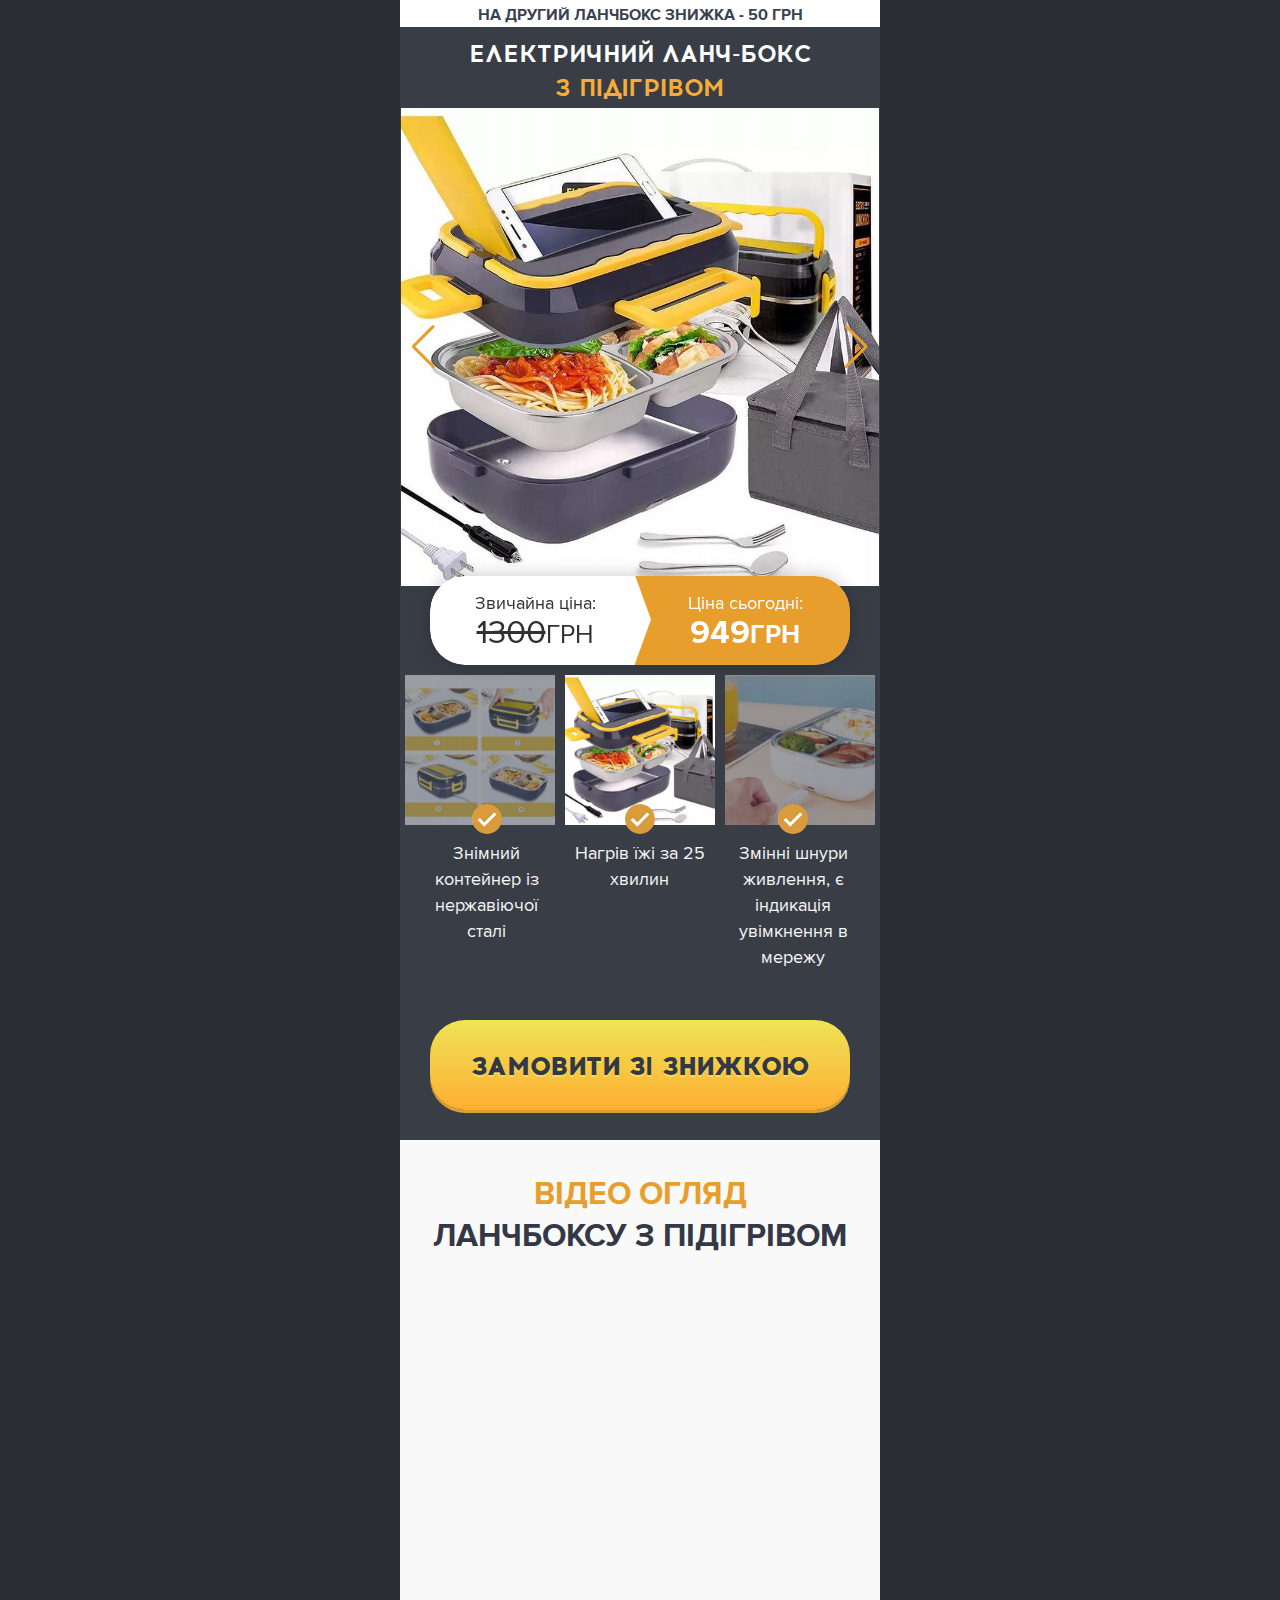
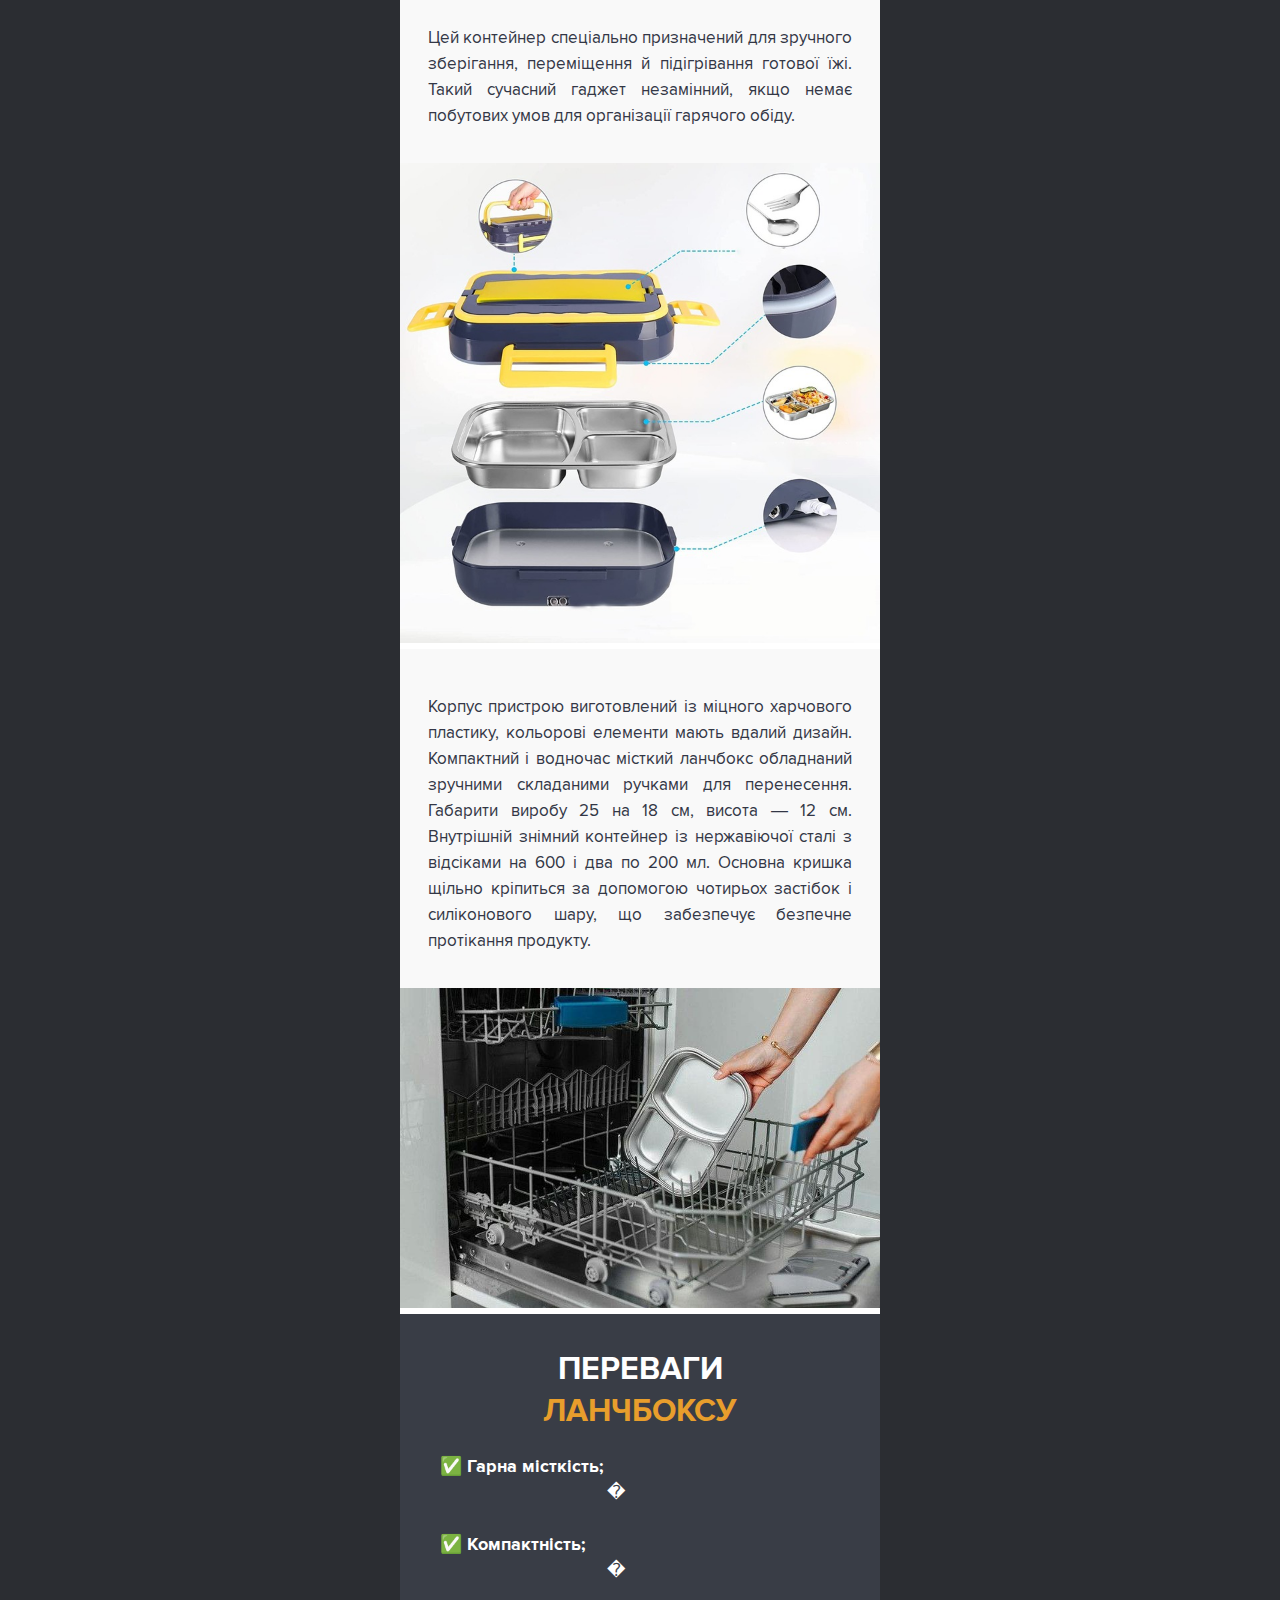
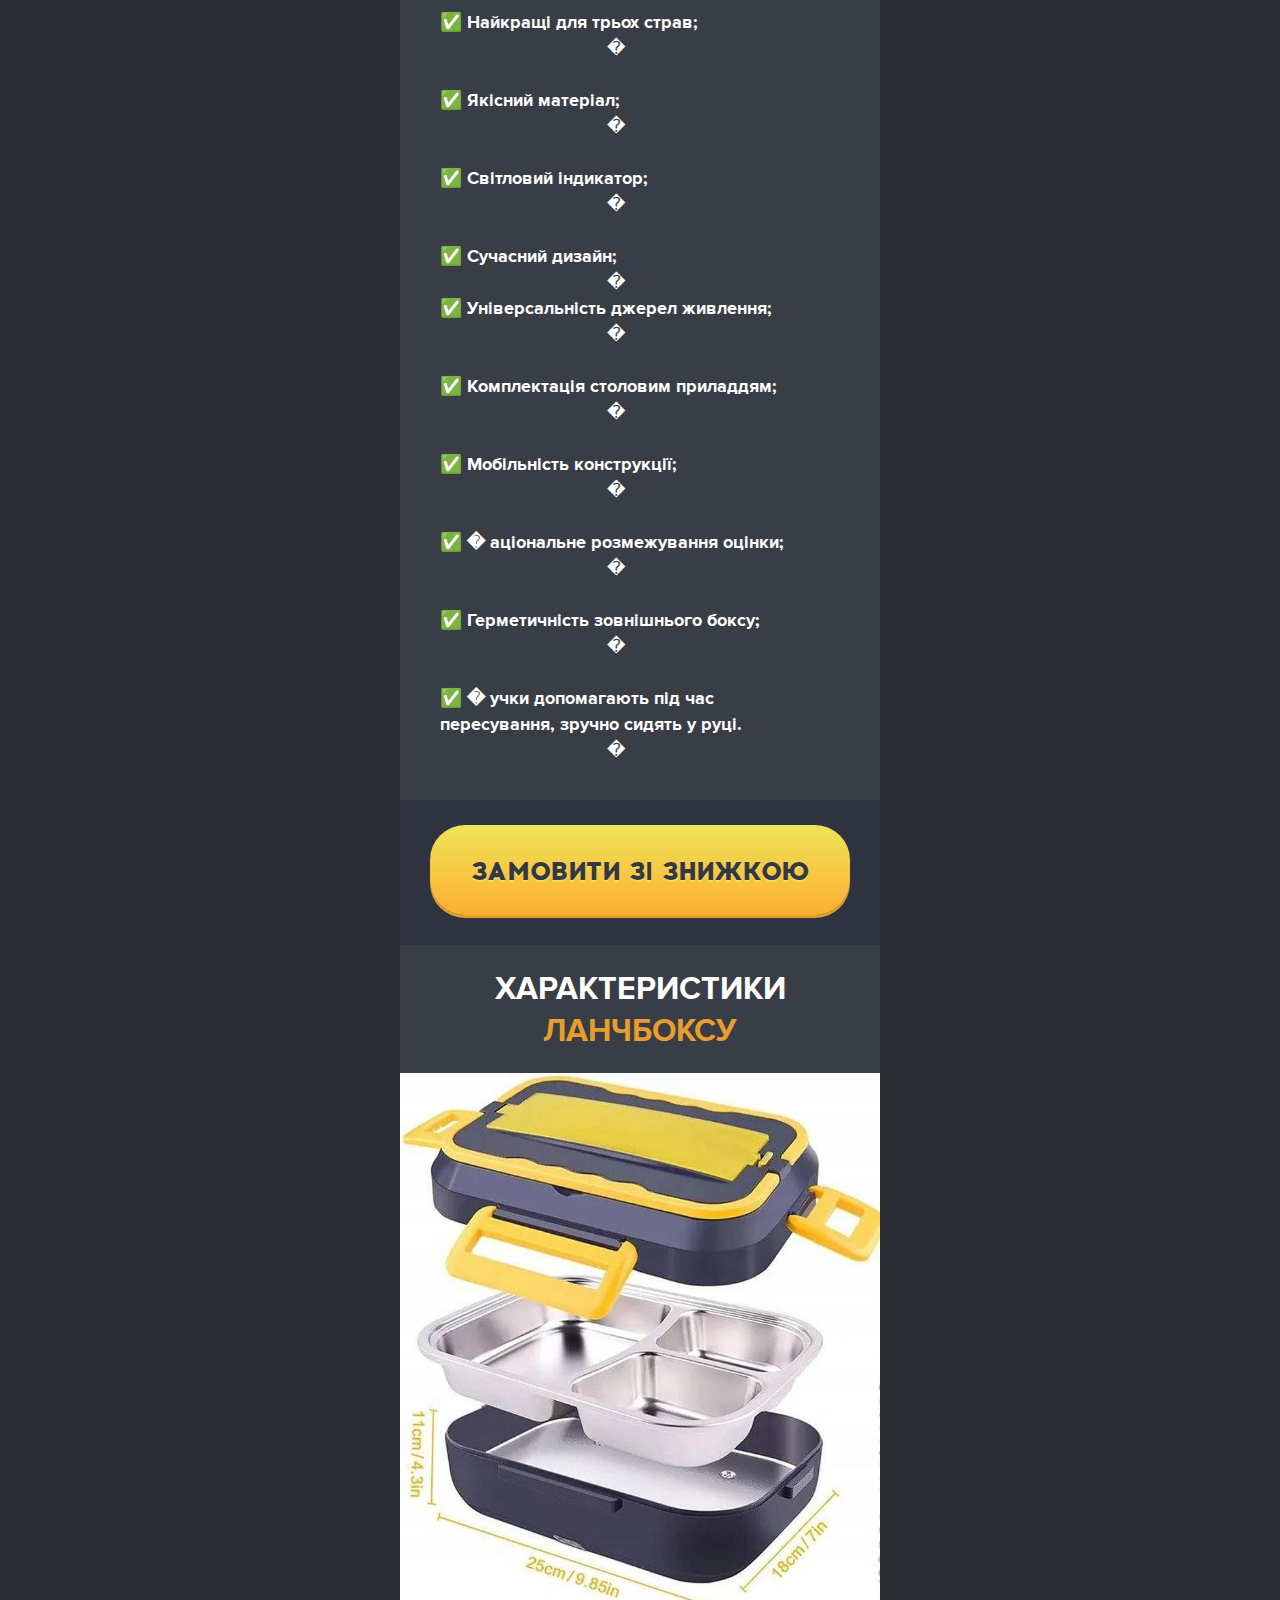
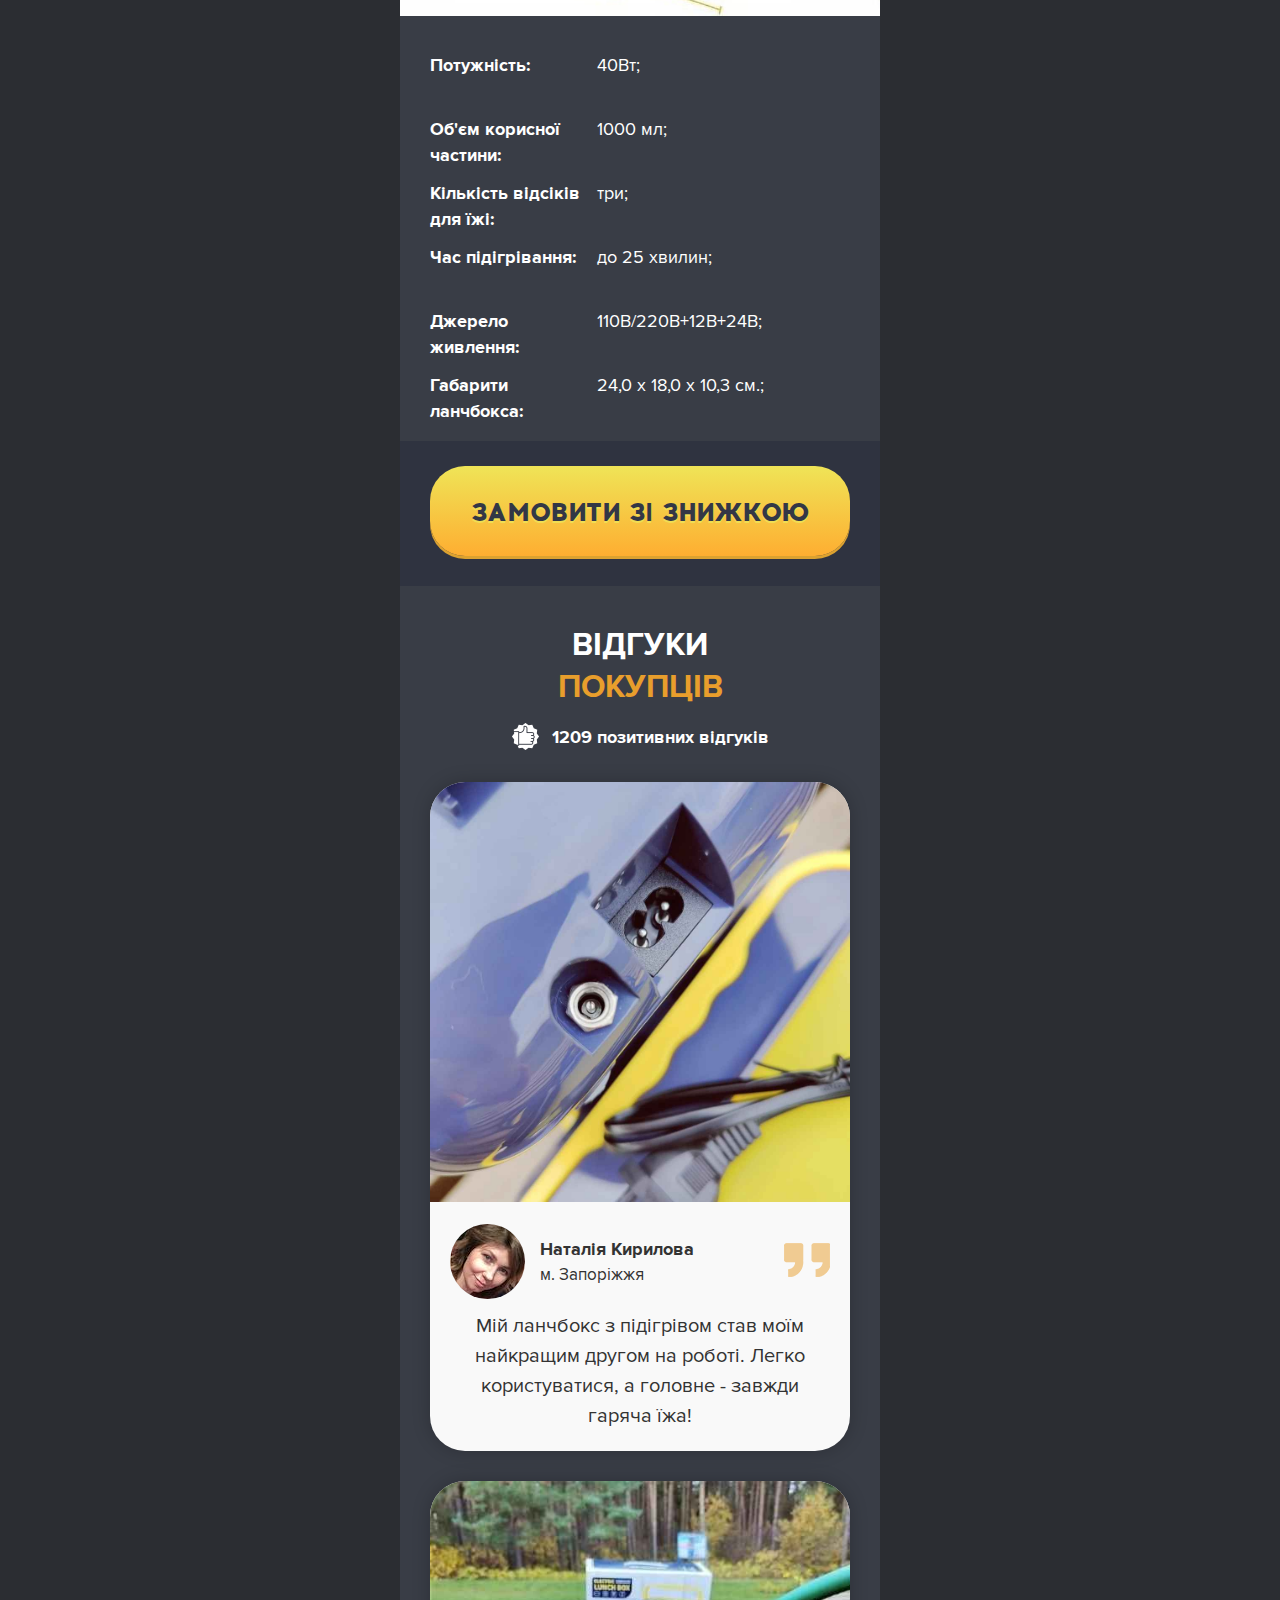
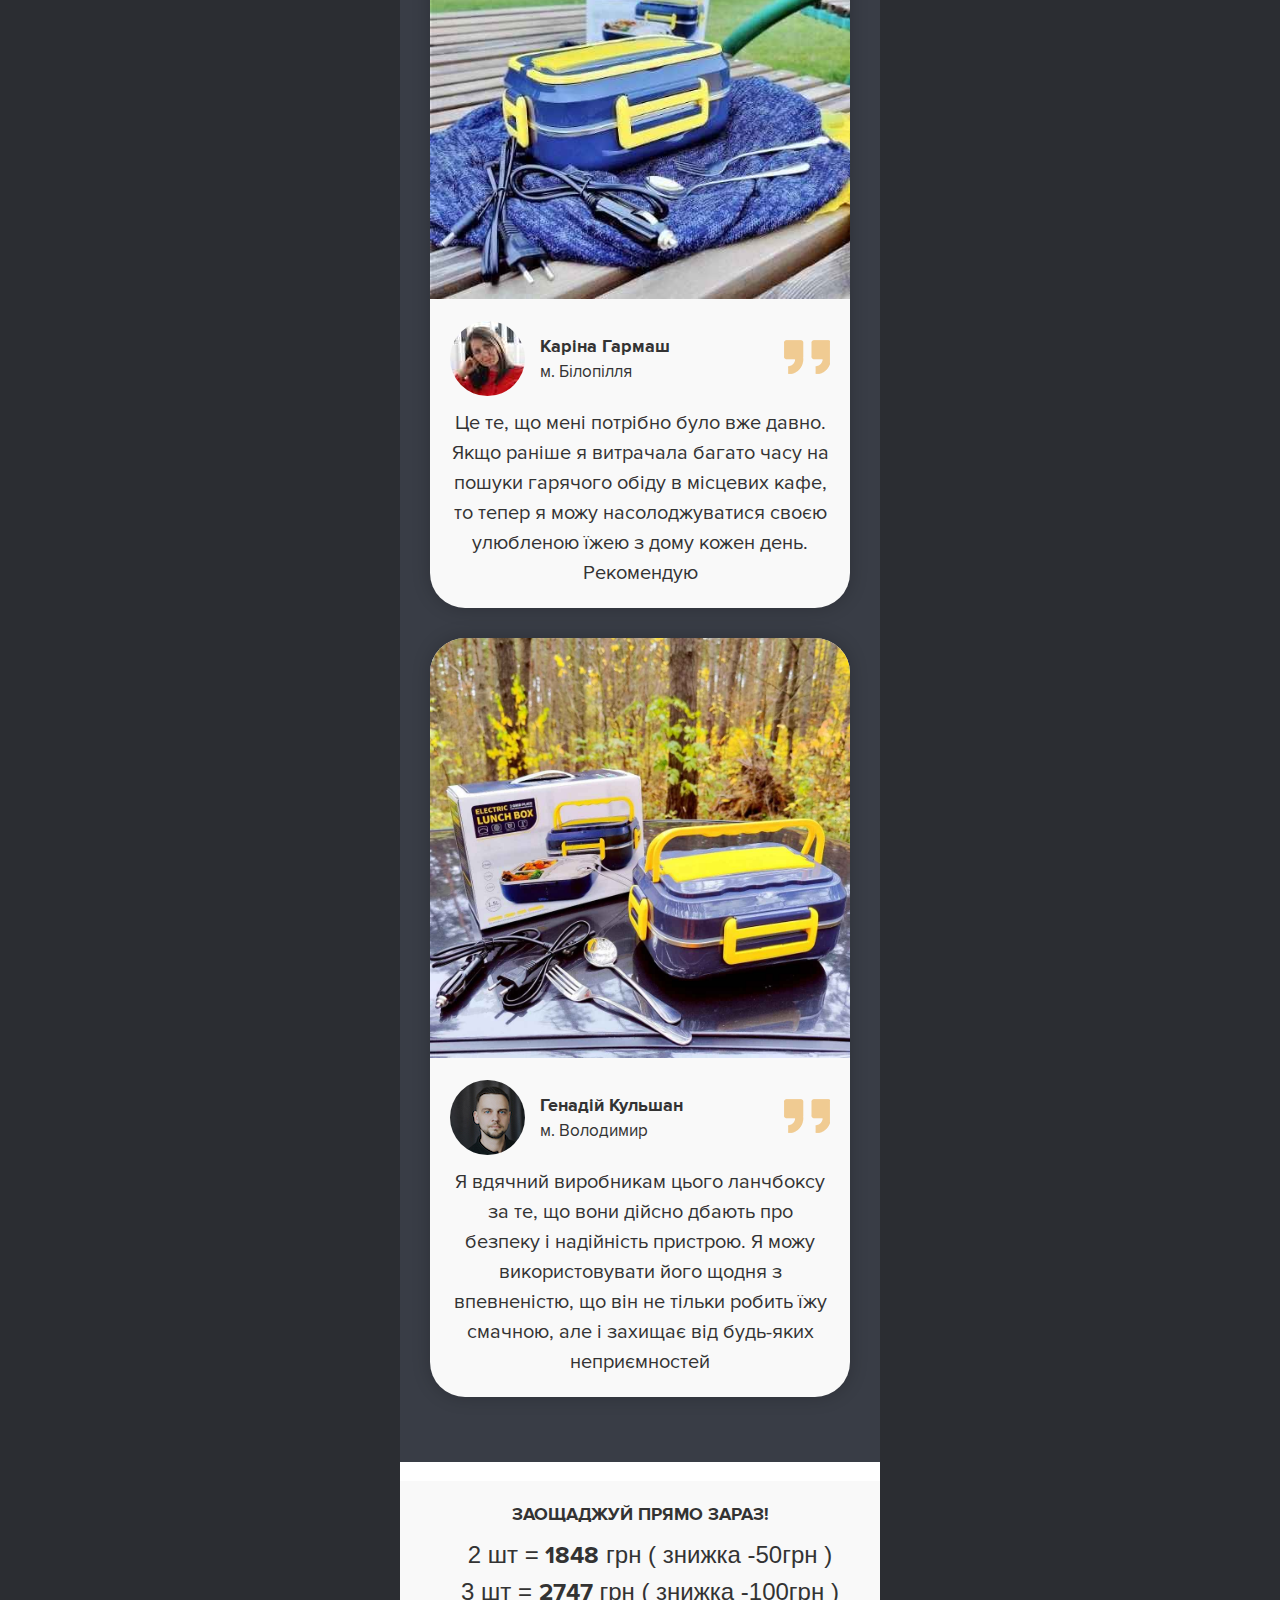
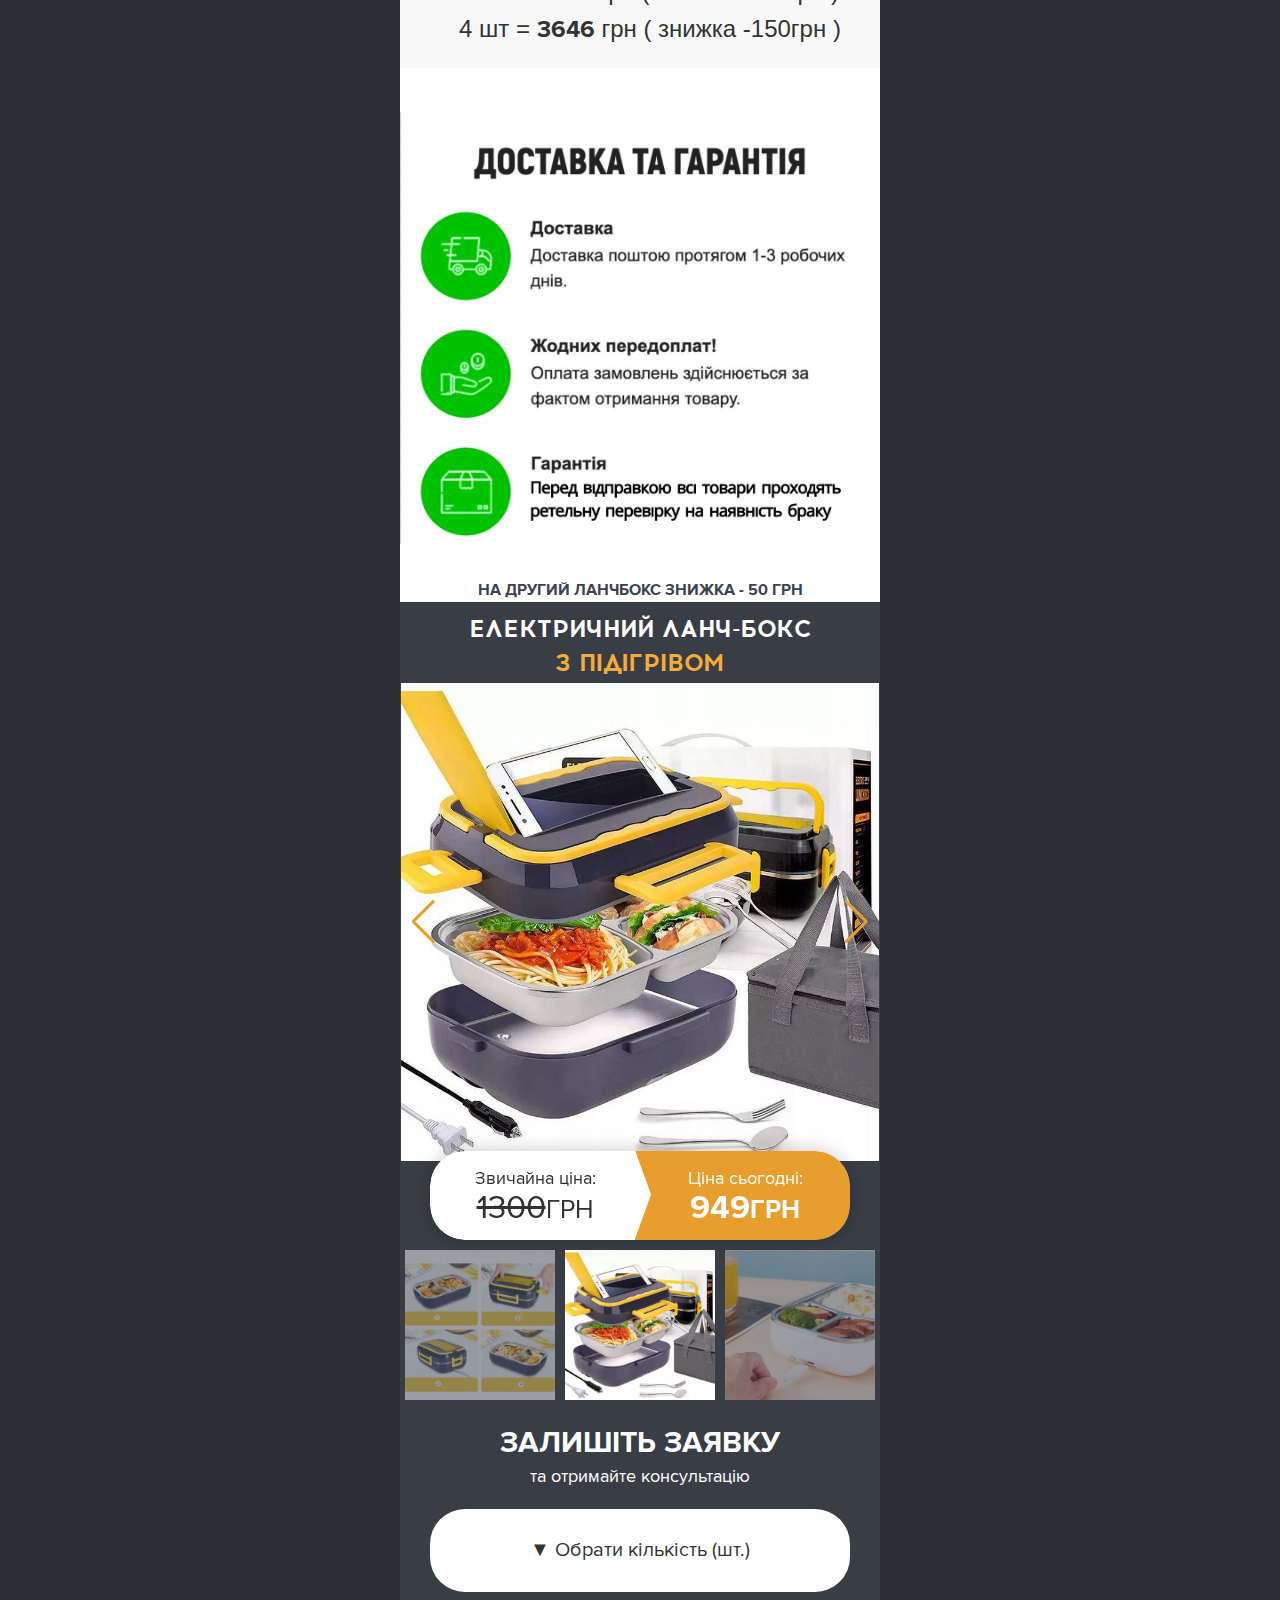
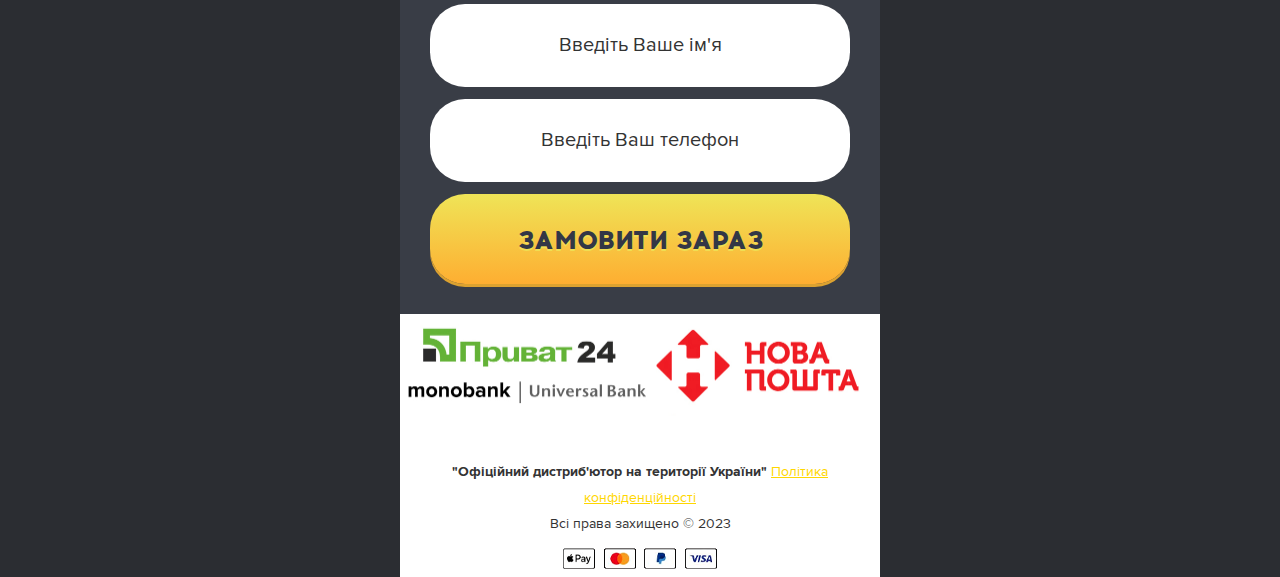
==== commit 9aa6c0a0: "change smth" ====
--- a/index.html
+++ b/index.html
@@ -215,12 +215,13 @@
           font-weight: 900;
         "
       >
+        
         <span
           style="
             font-family: 'Proxima Nova', Arial, Helvetica, sans-serif;
             letter-spacing: 0px;
           "
-          >НА Д�&nbsp;УГИЙ ЛАНЧБОКС ЗНИЖКА - 50 Г�&nbsp;Н</span
+          >НА ДРУГИЙ ЛАНЧБОКС ЗНИЖКА - 50 ГРН</span
         >
       </div>
       <section class="offer">
@@ -530,11 +531,12 @@
             <p>м. Білопілля</p>
           </div>
           <div class="txt">
+            
             <p>
               Це те, що мені потрібно було вже давно. Якщо раніше я витрачала
               багато часу на пошуки гарячого обіду в місцевих кафе, то тепер я
               можу насолоджуватися своєю улюбленою їжею з дому кожен
-              день.�&nbsp;екомендую
+              день. Рекомендую
             </p>
           </div>
         </div>
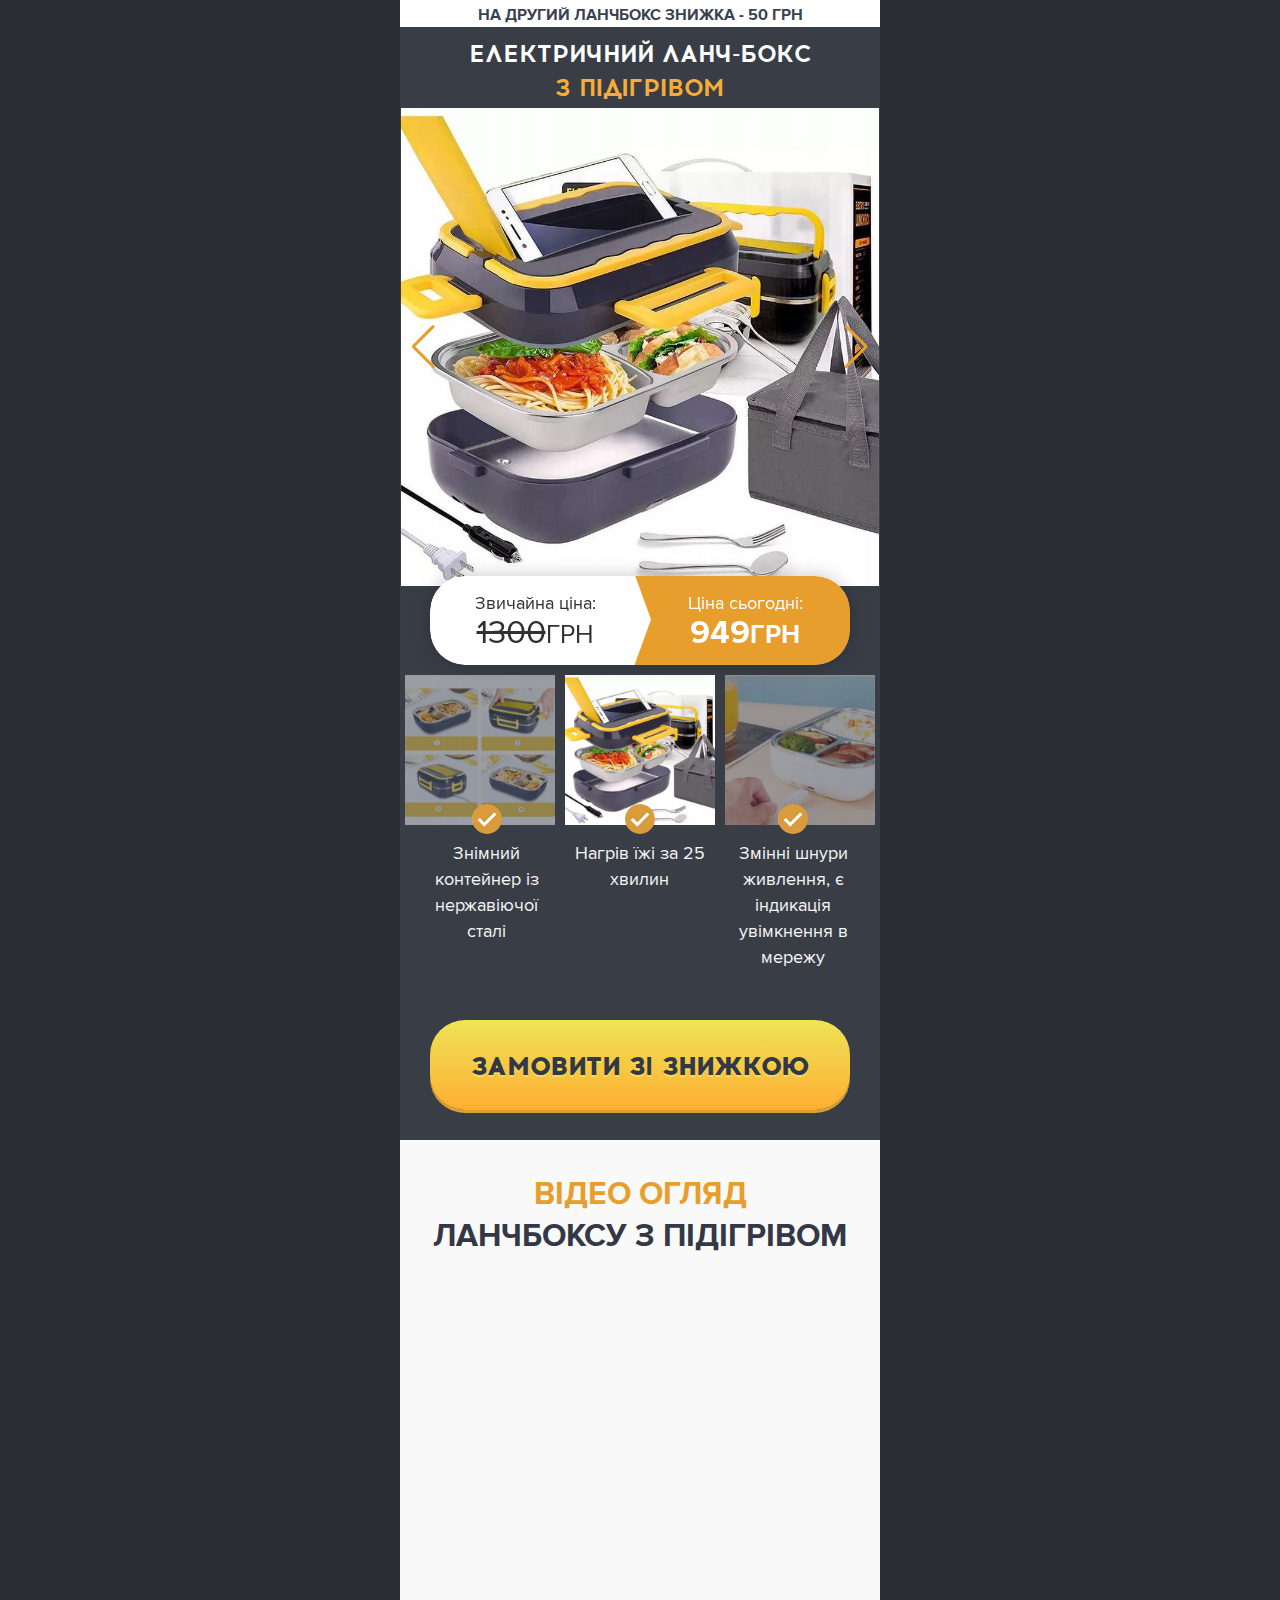
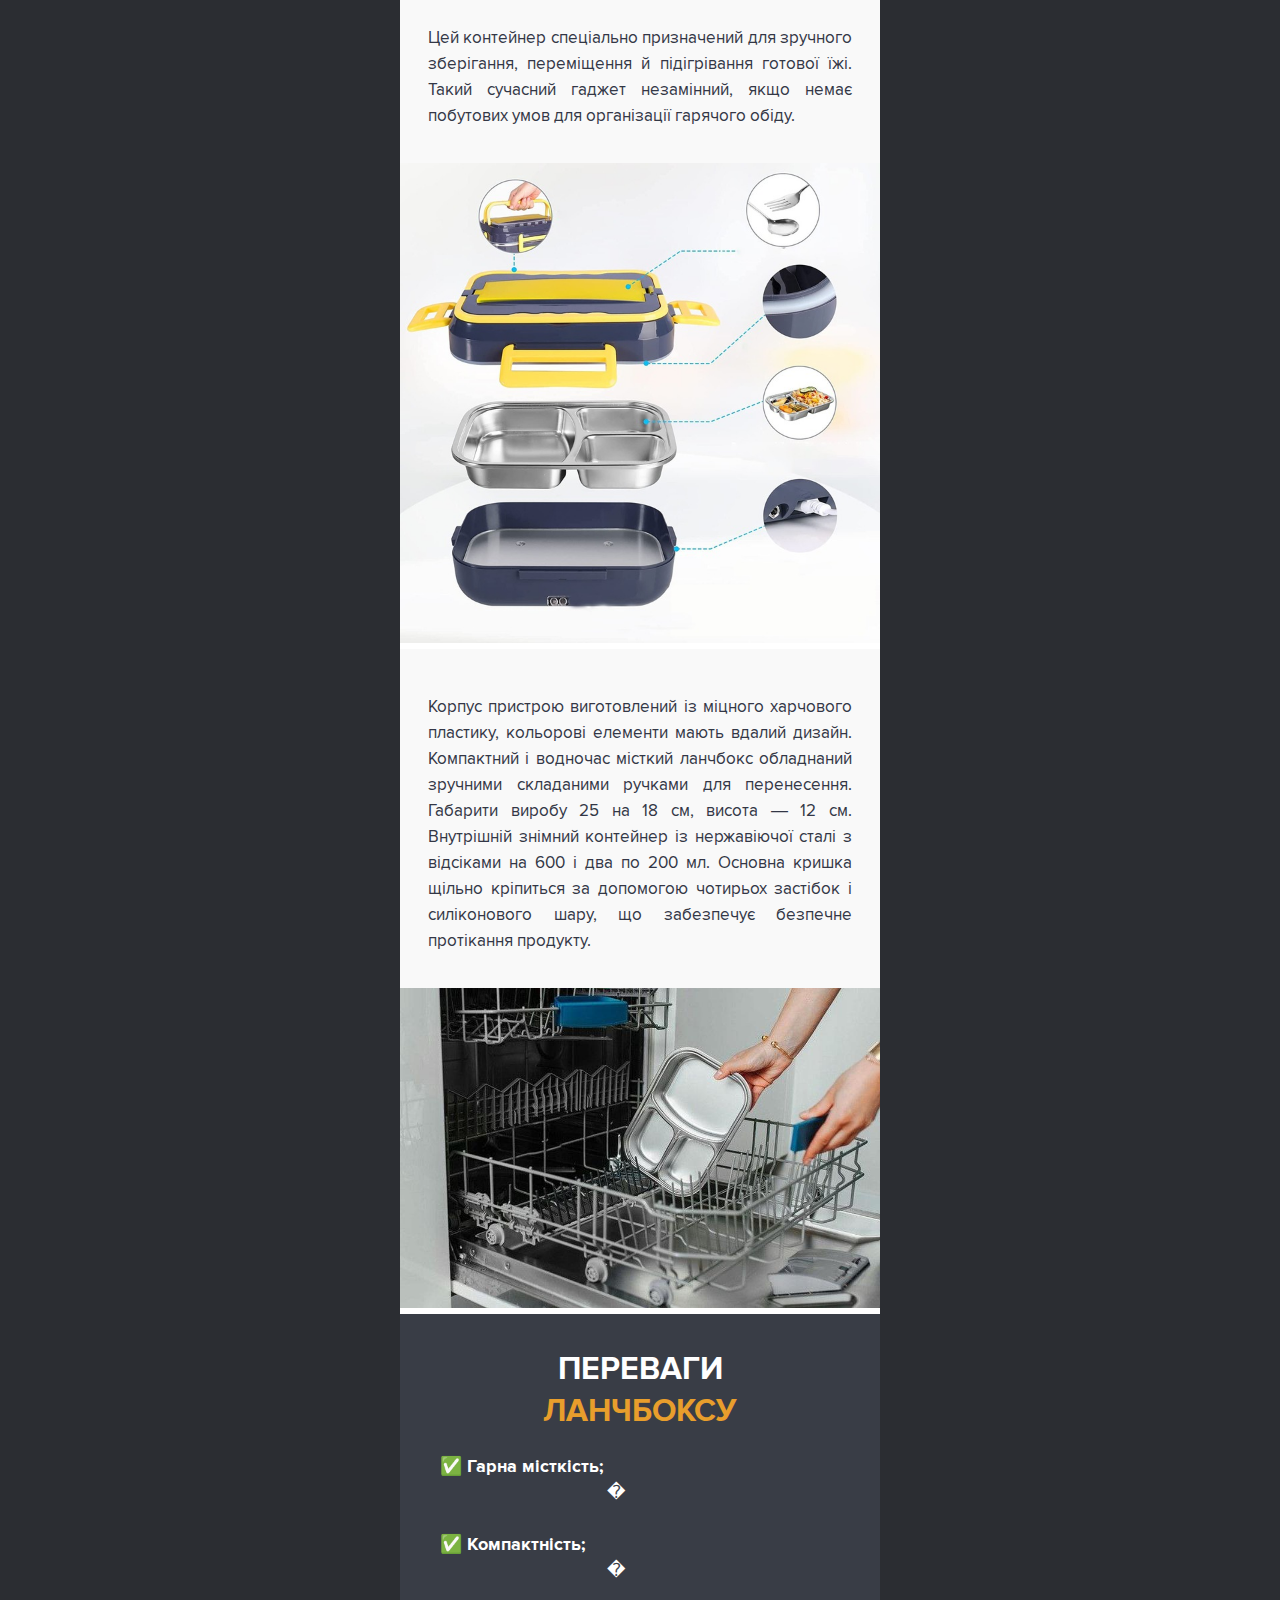
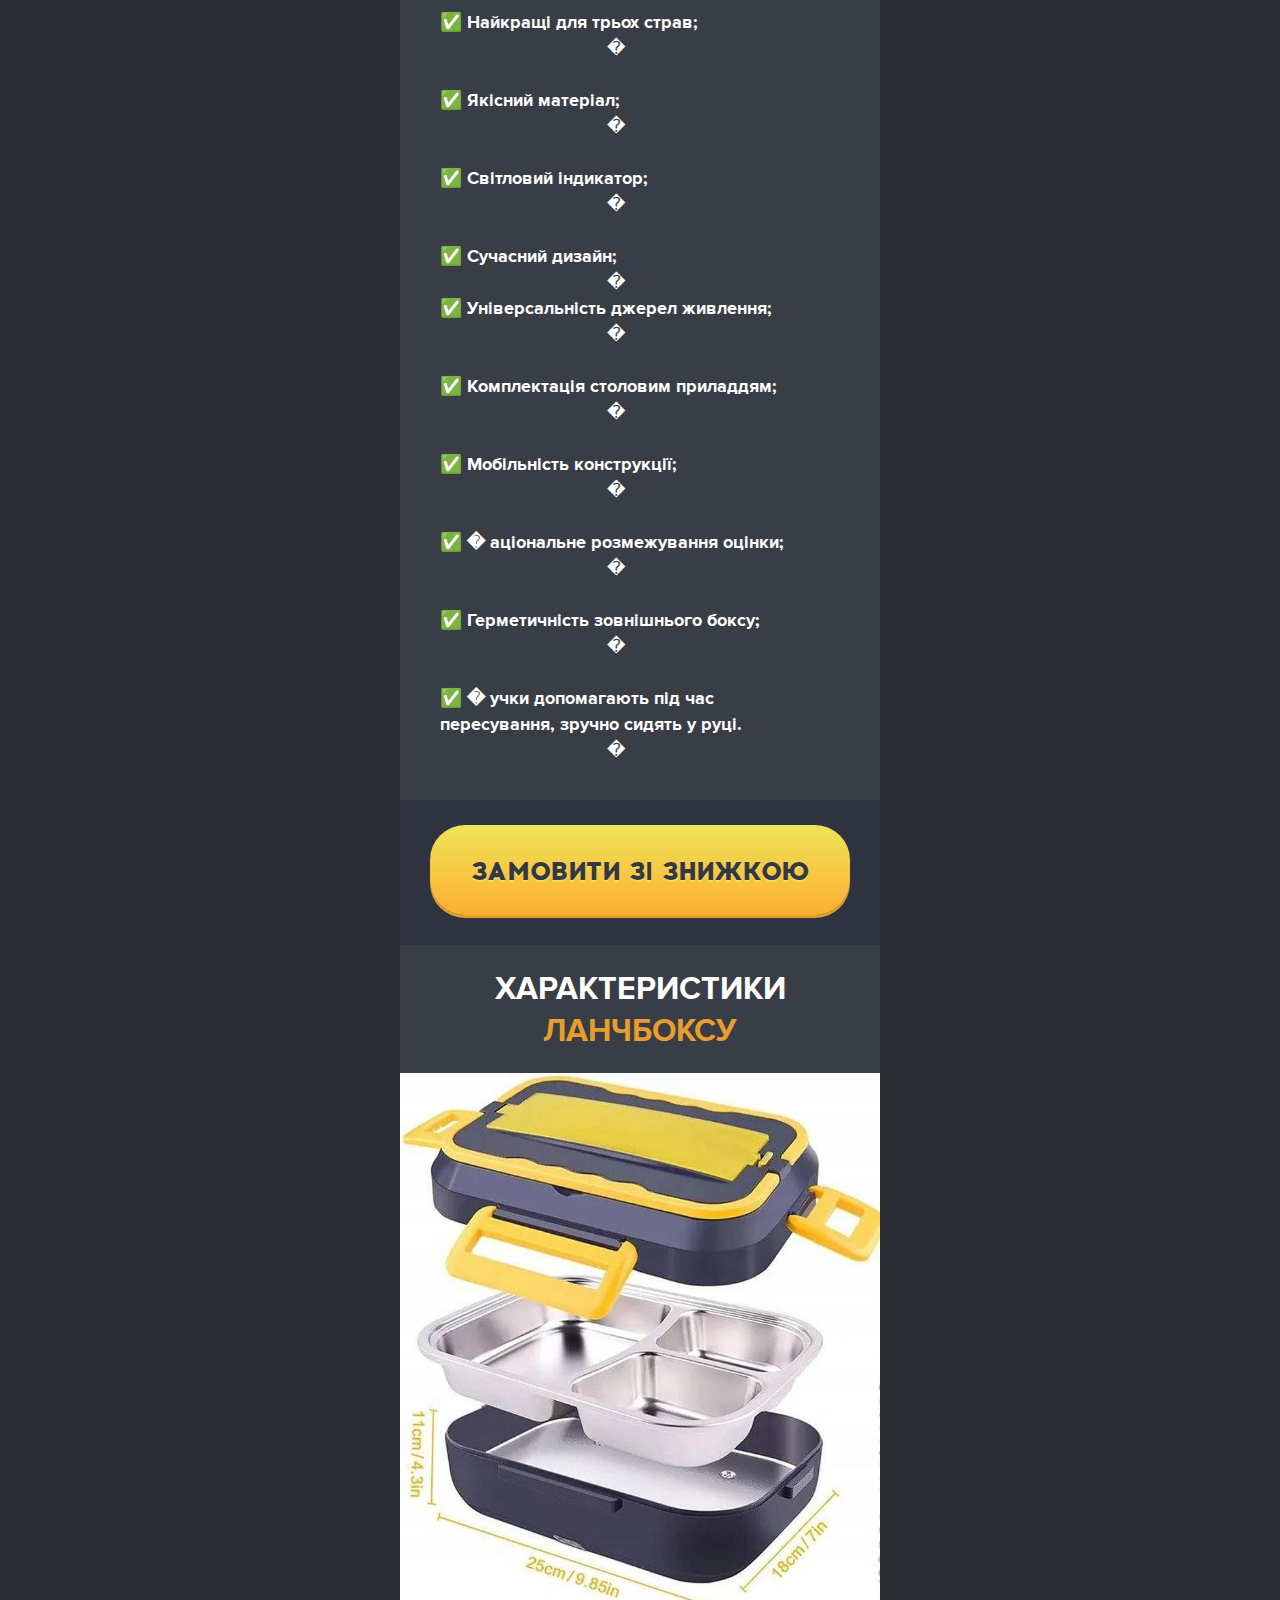
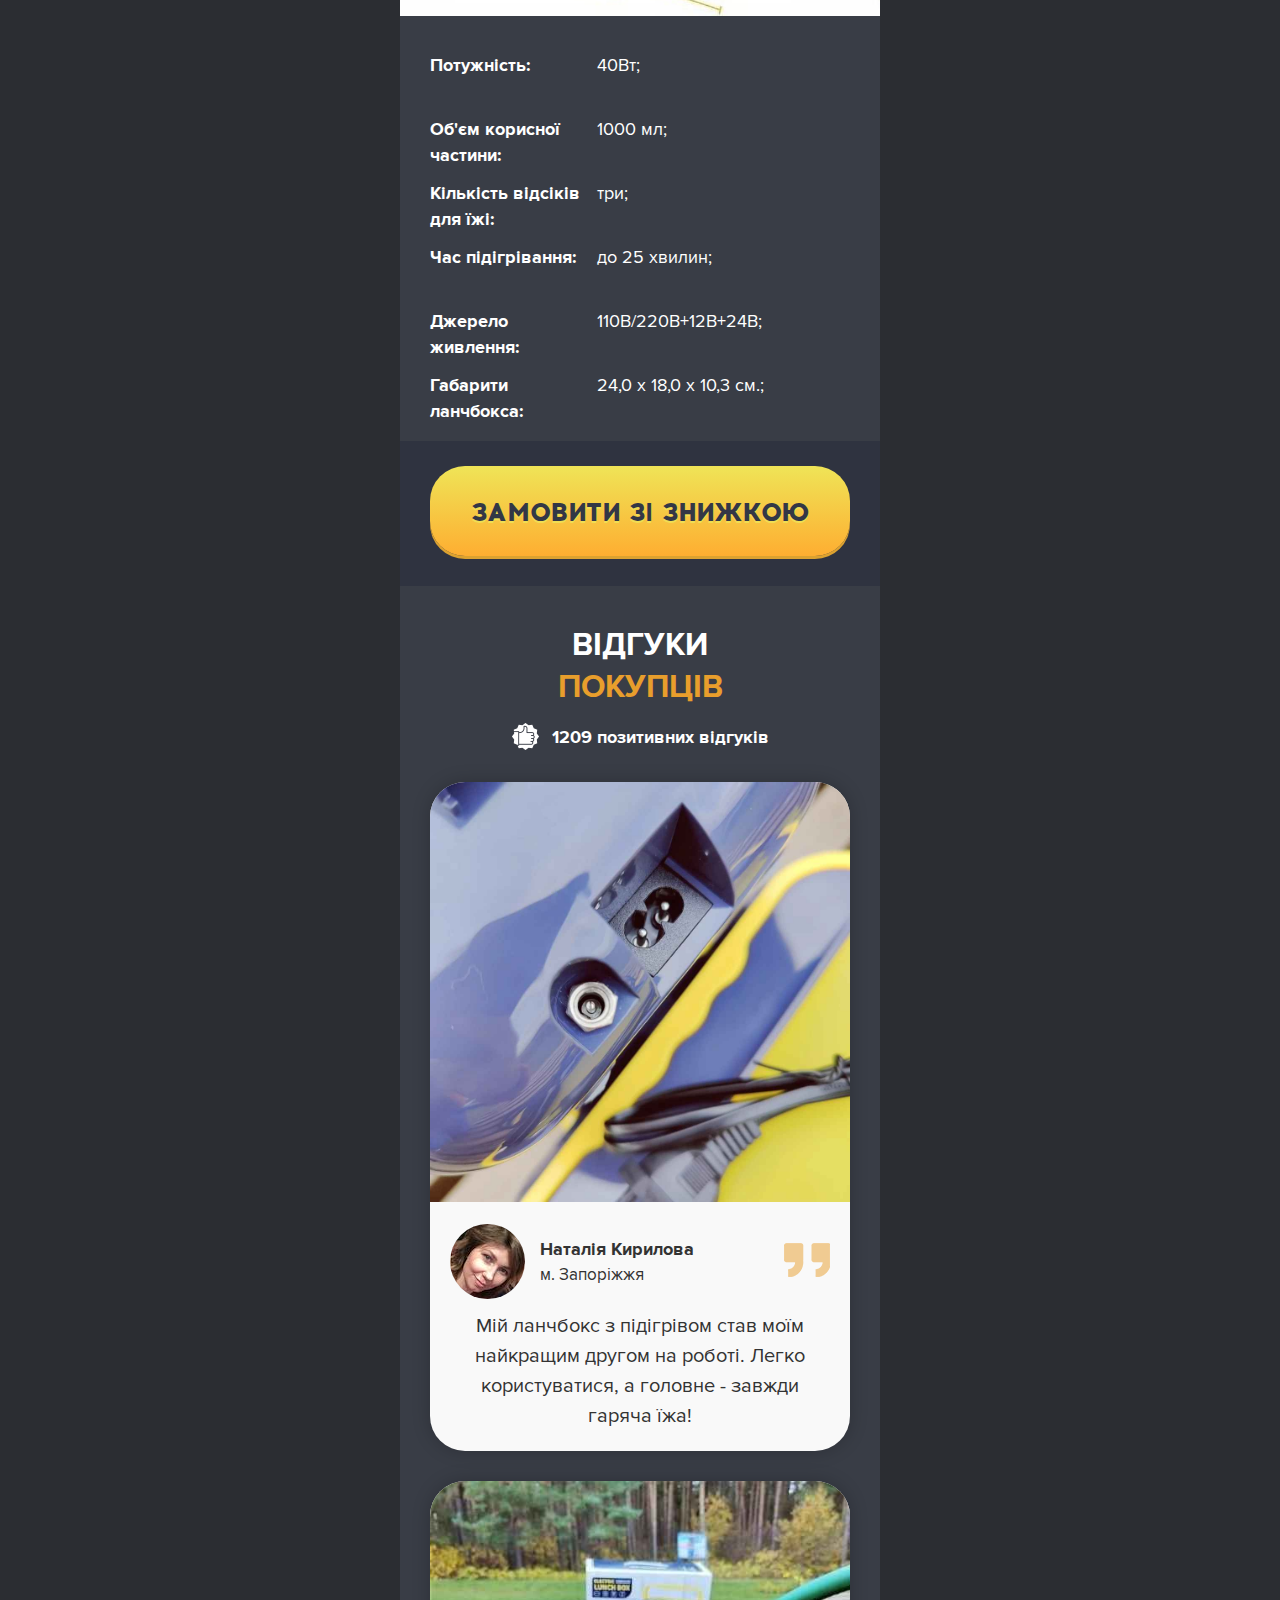
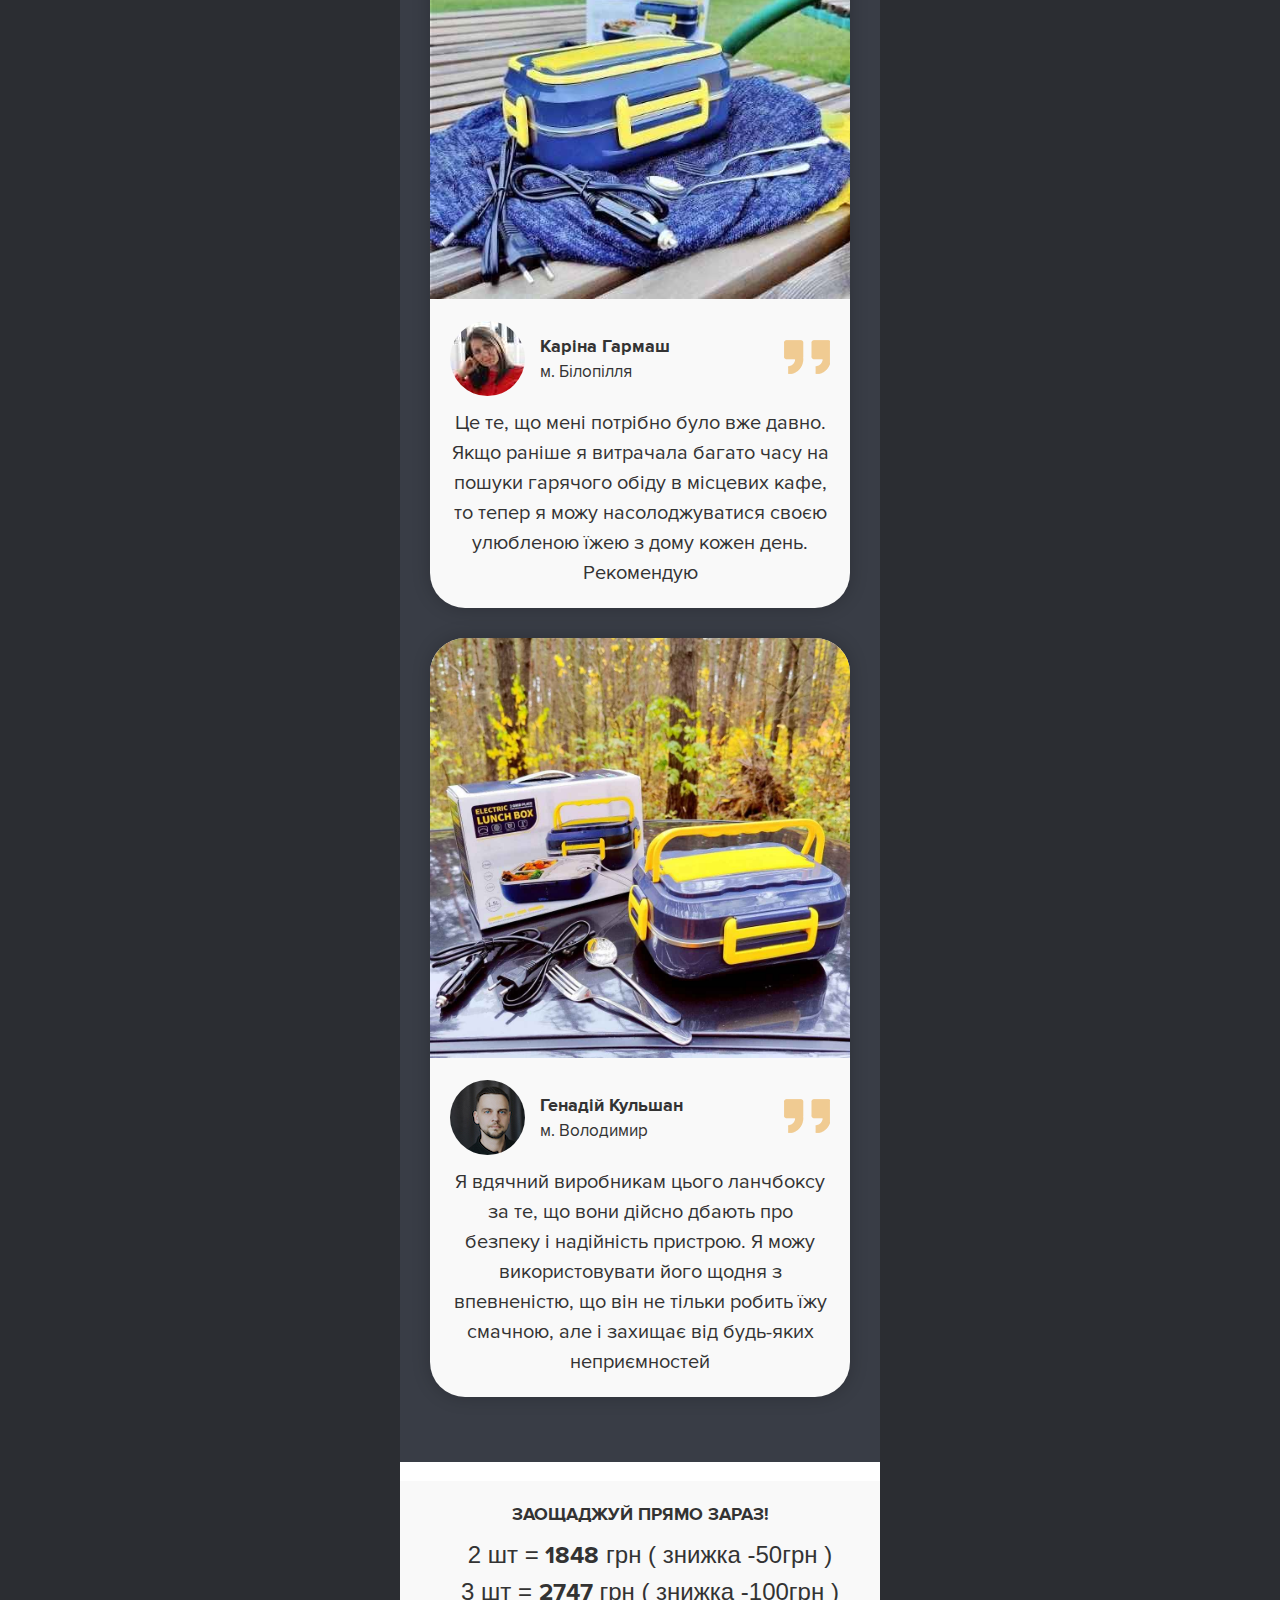
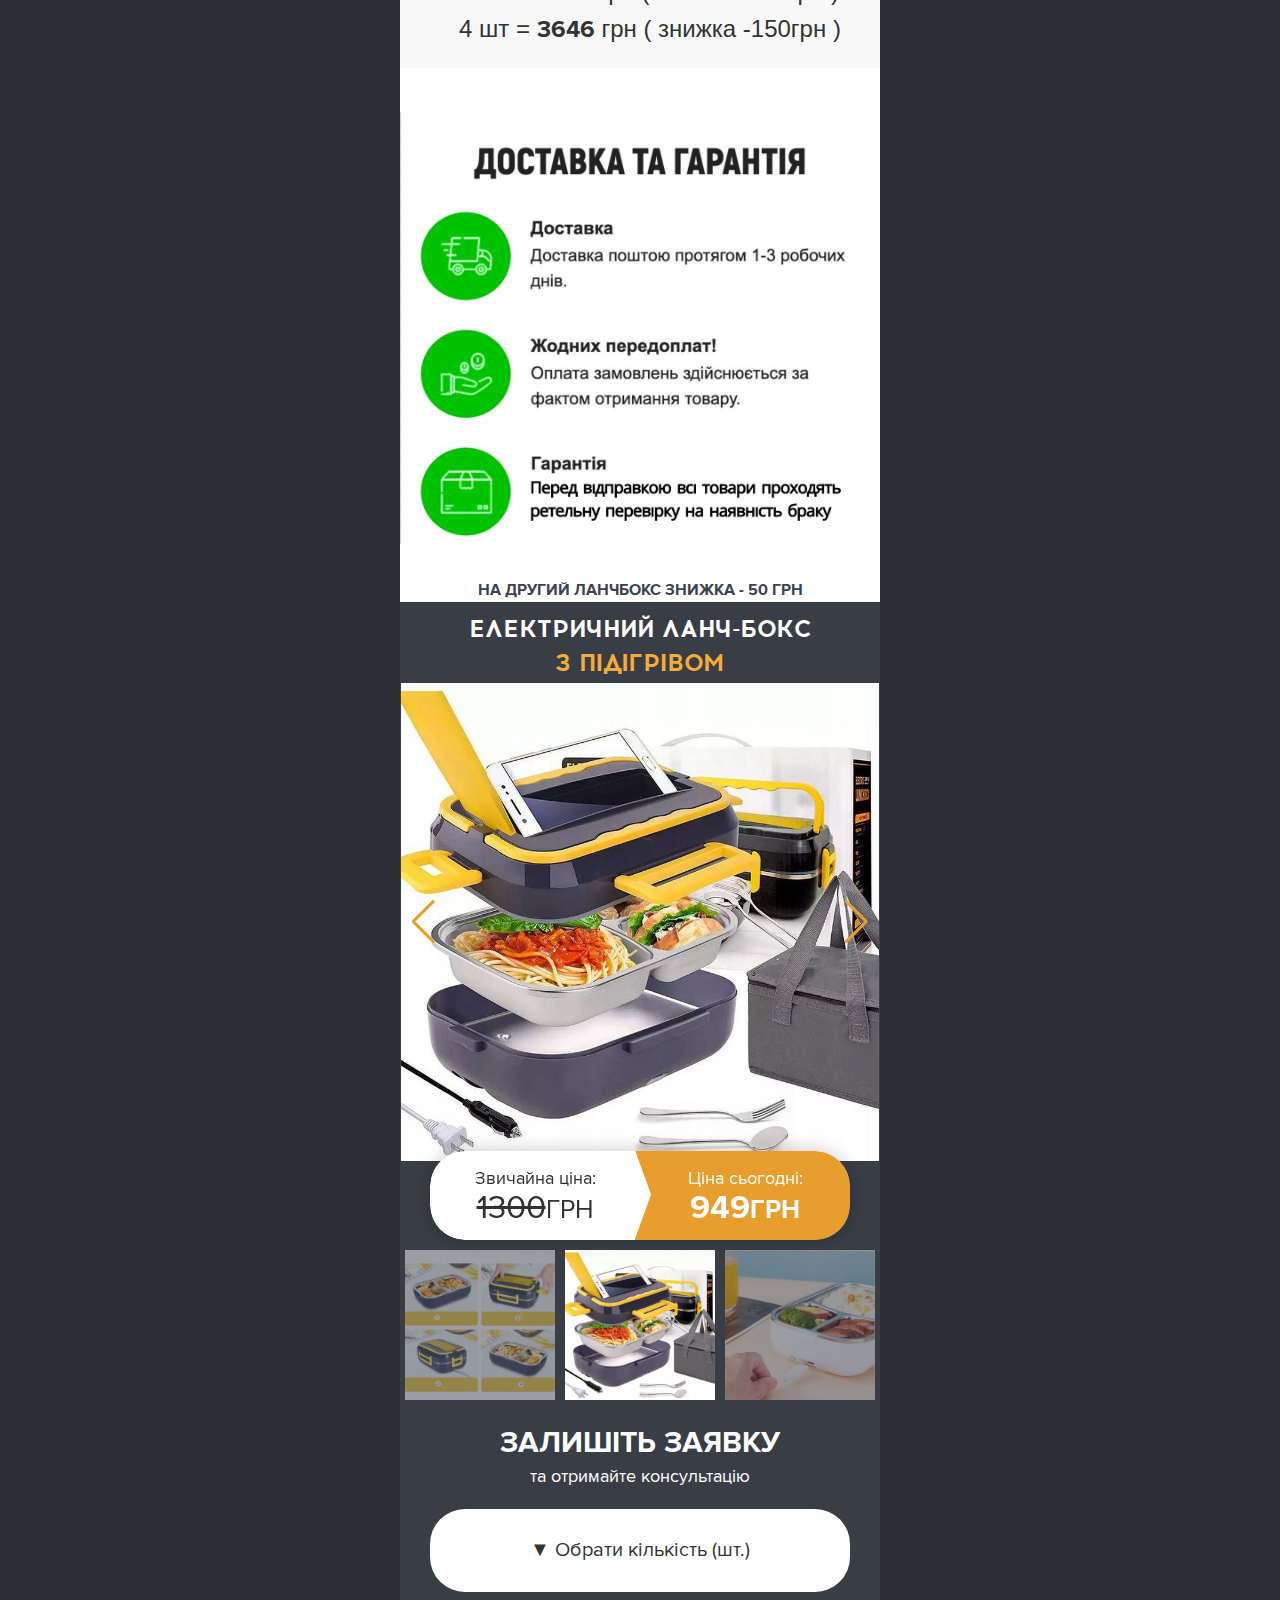
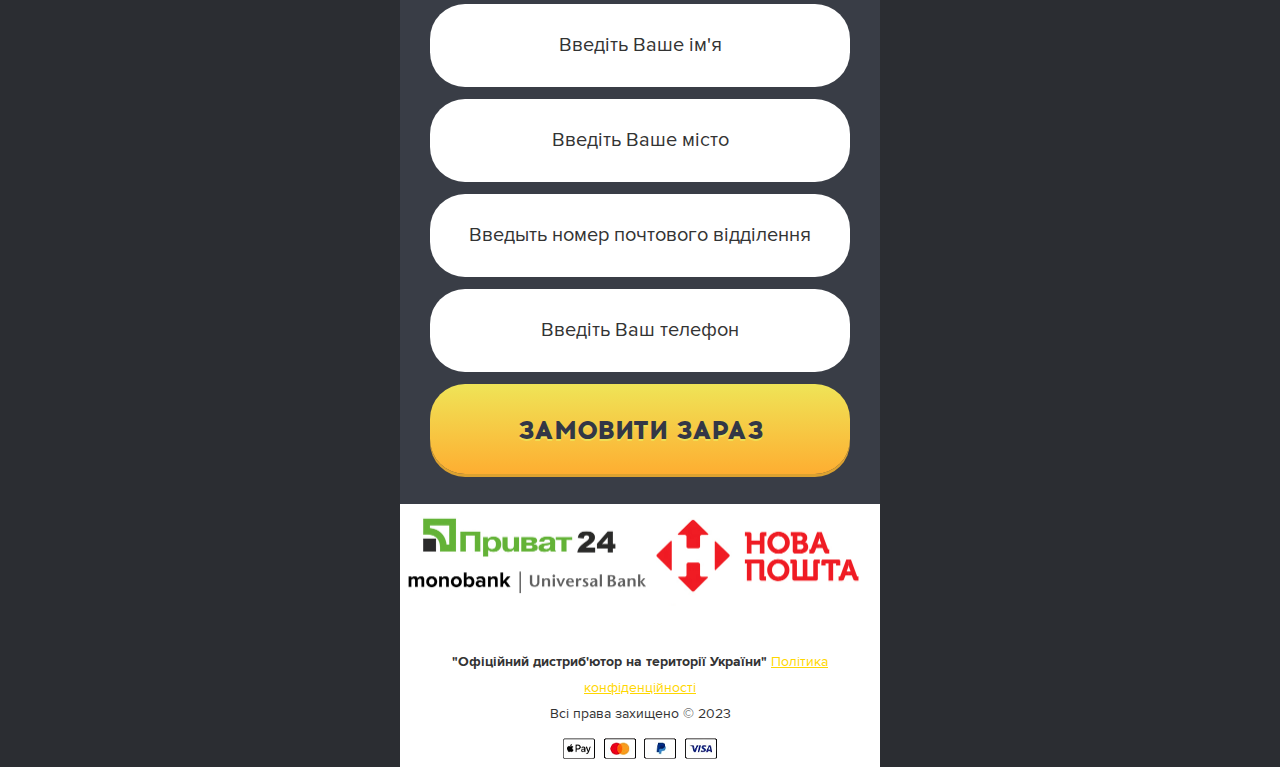
==== commit 224e544e: "change form" ====
--- a/index.html
+++ b/index.html
@@ -708,6 +708,20 @@
             />
             <input
               class="field"
+              type="text"
+              name="city"
+              placeholder="Введіть Ваше місто"
+              required=""
+            />
+            <input
+              class="field"
+              type="text"
+              name="post"
+              placeholder="Введыть номер почтового відділення"
+              required=""
+            />
+            <input
+              class="field"
               id="phone"
               name="phone"
               placeholder="Введіть Ваш телефон"
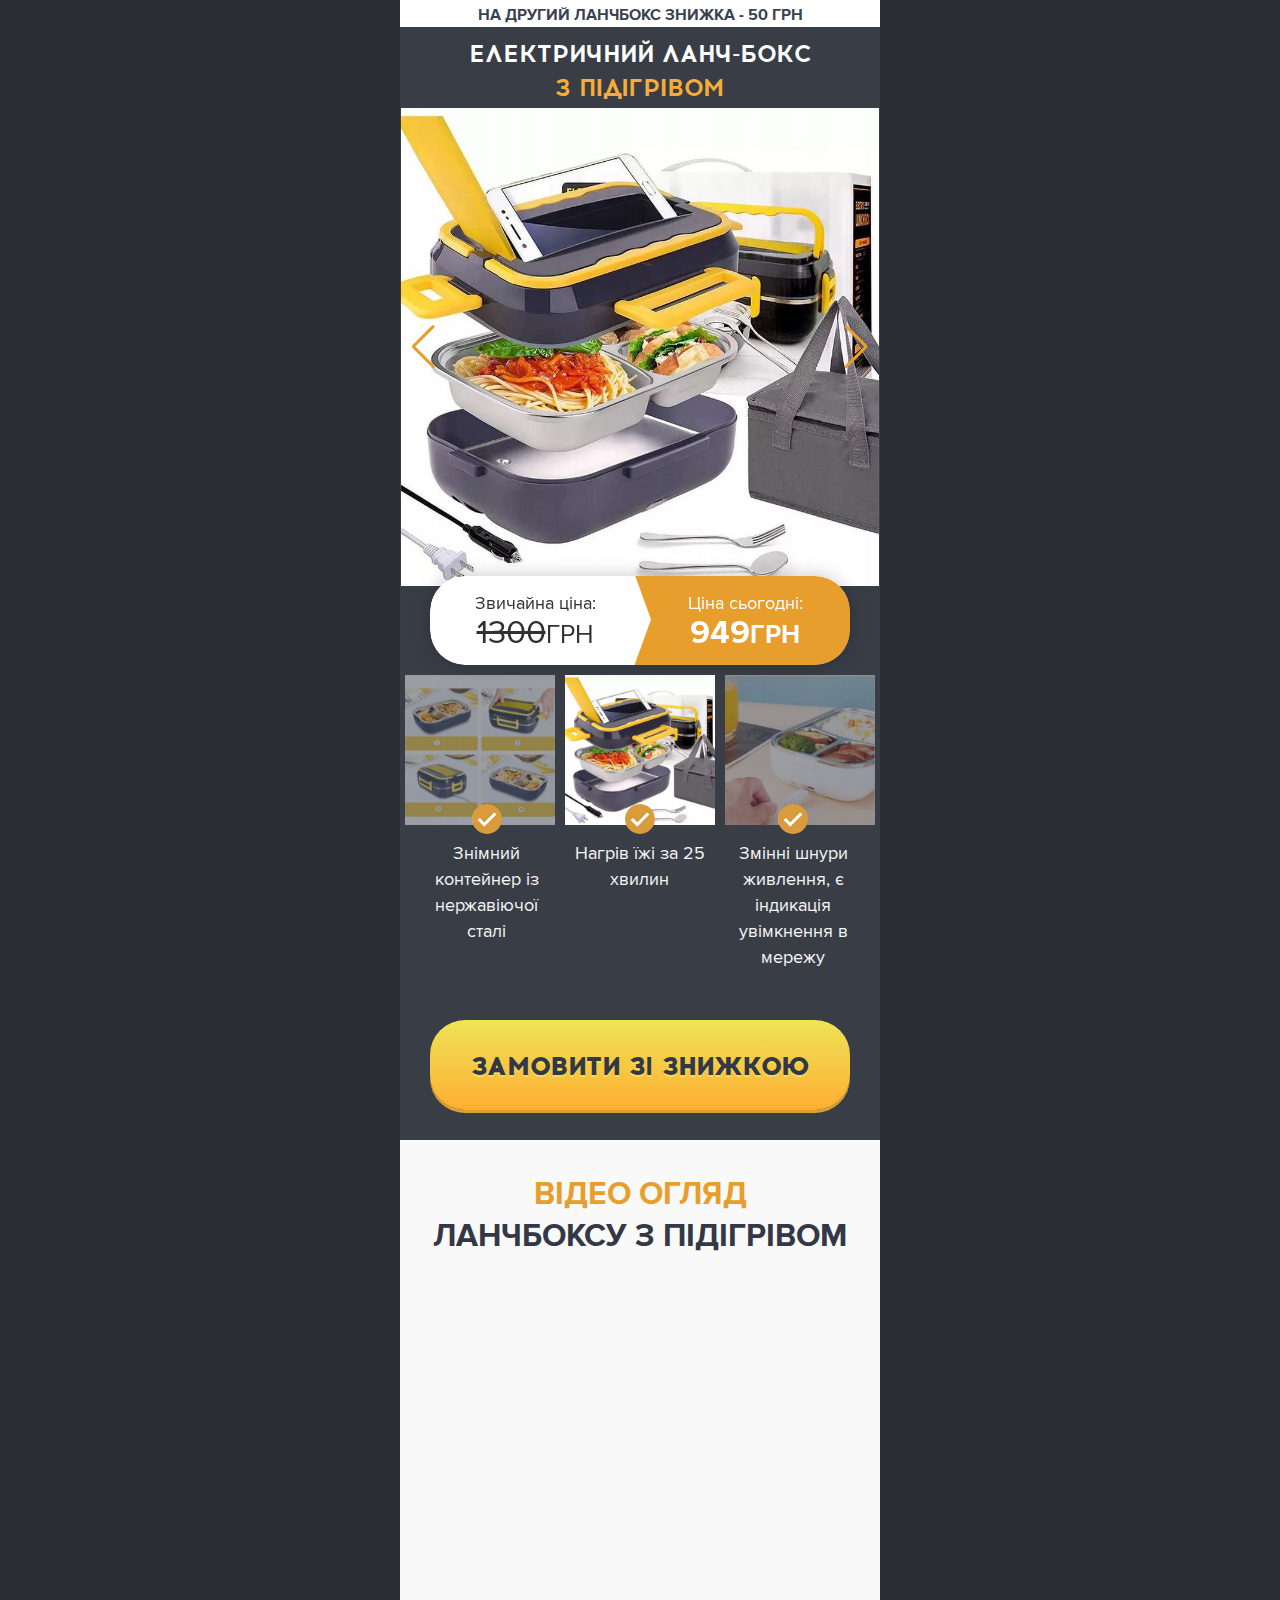
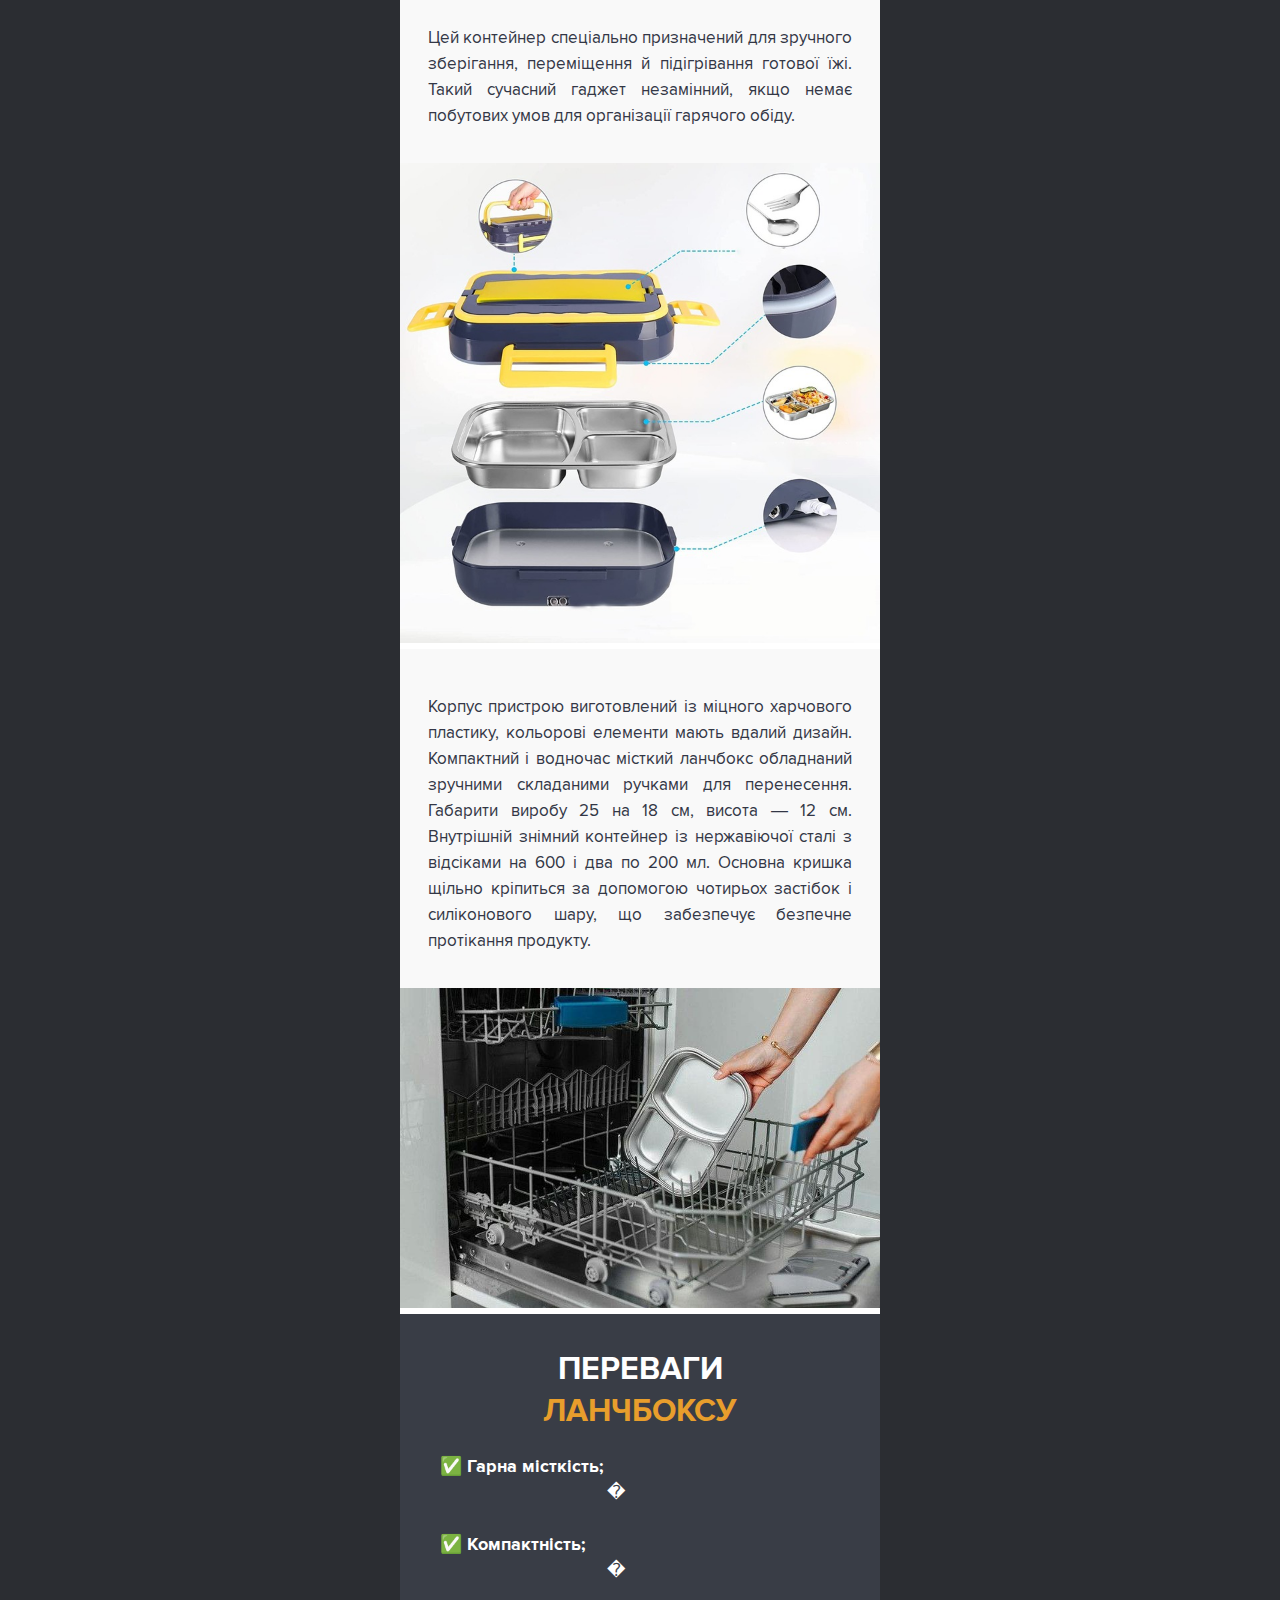
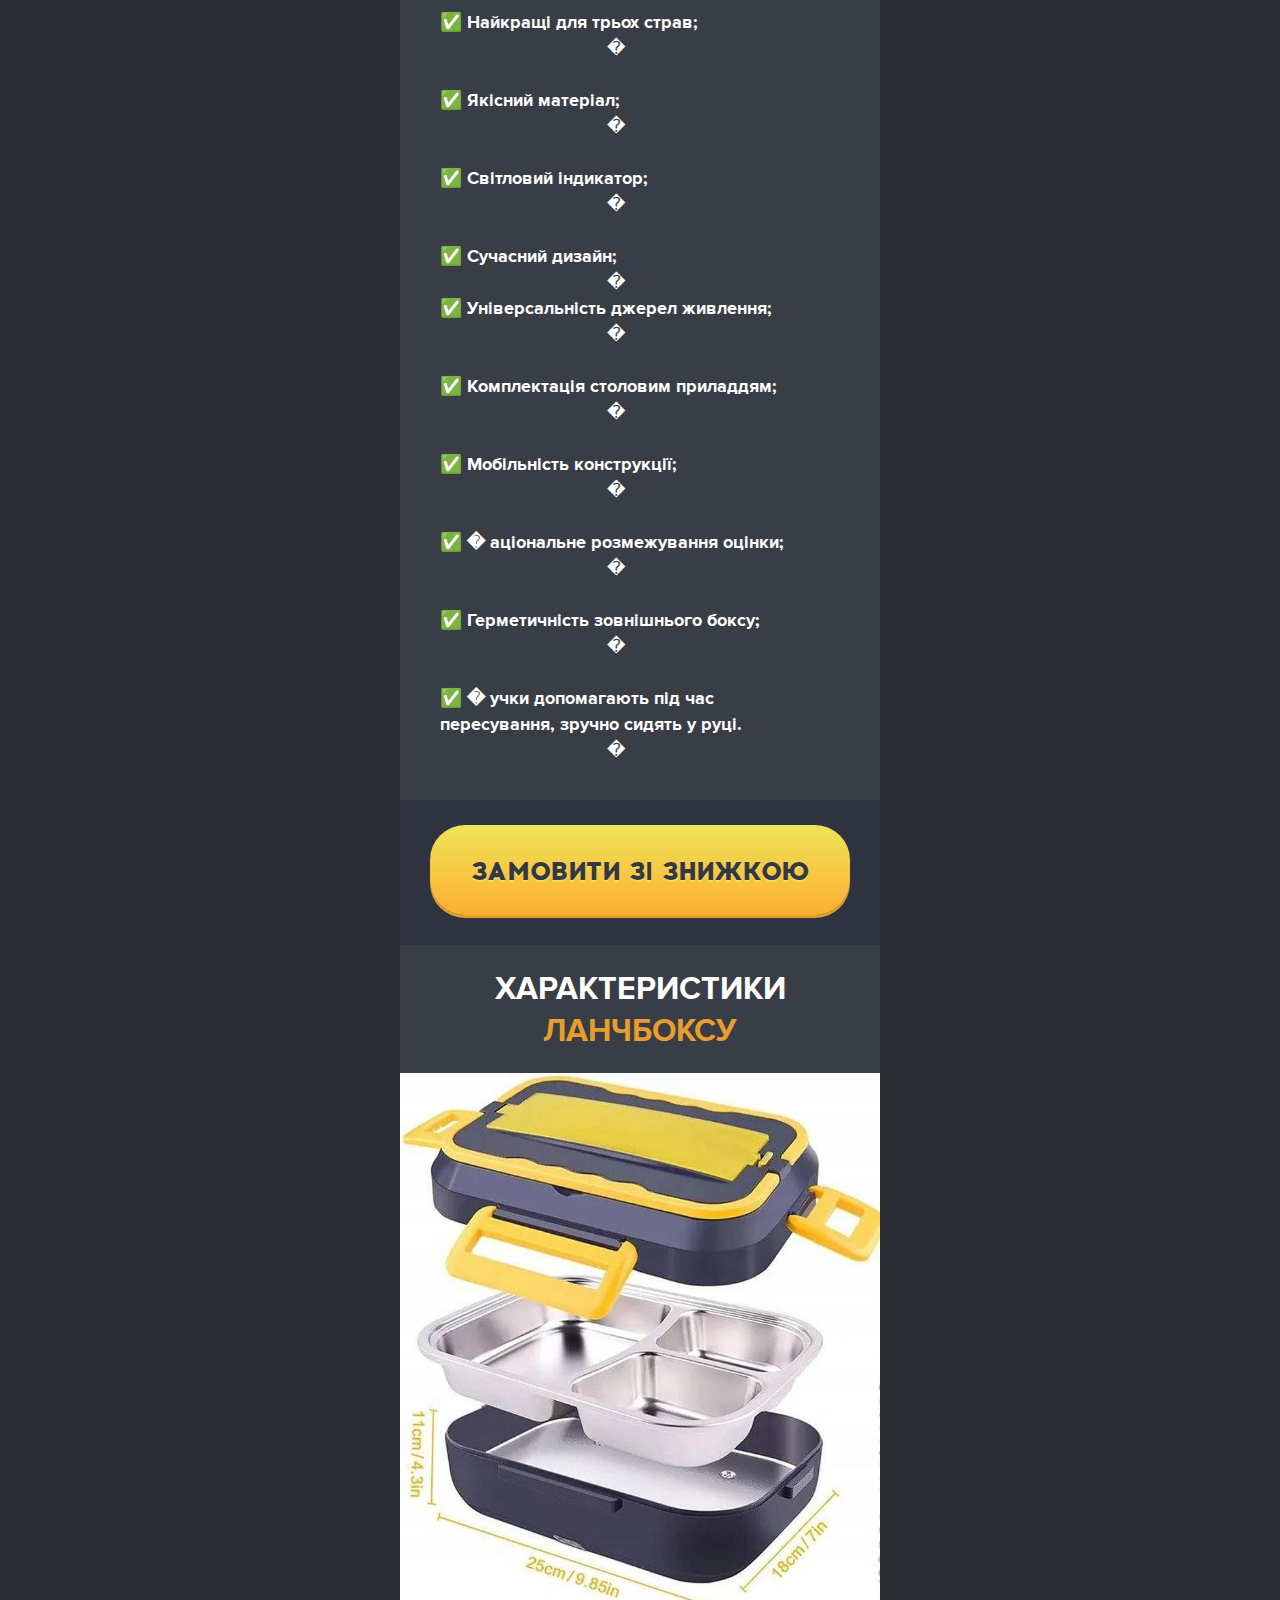
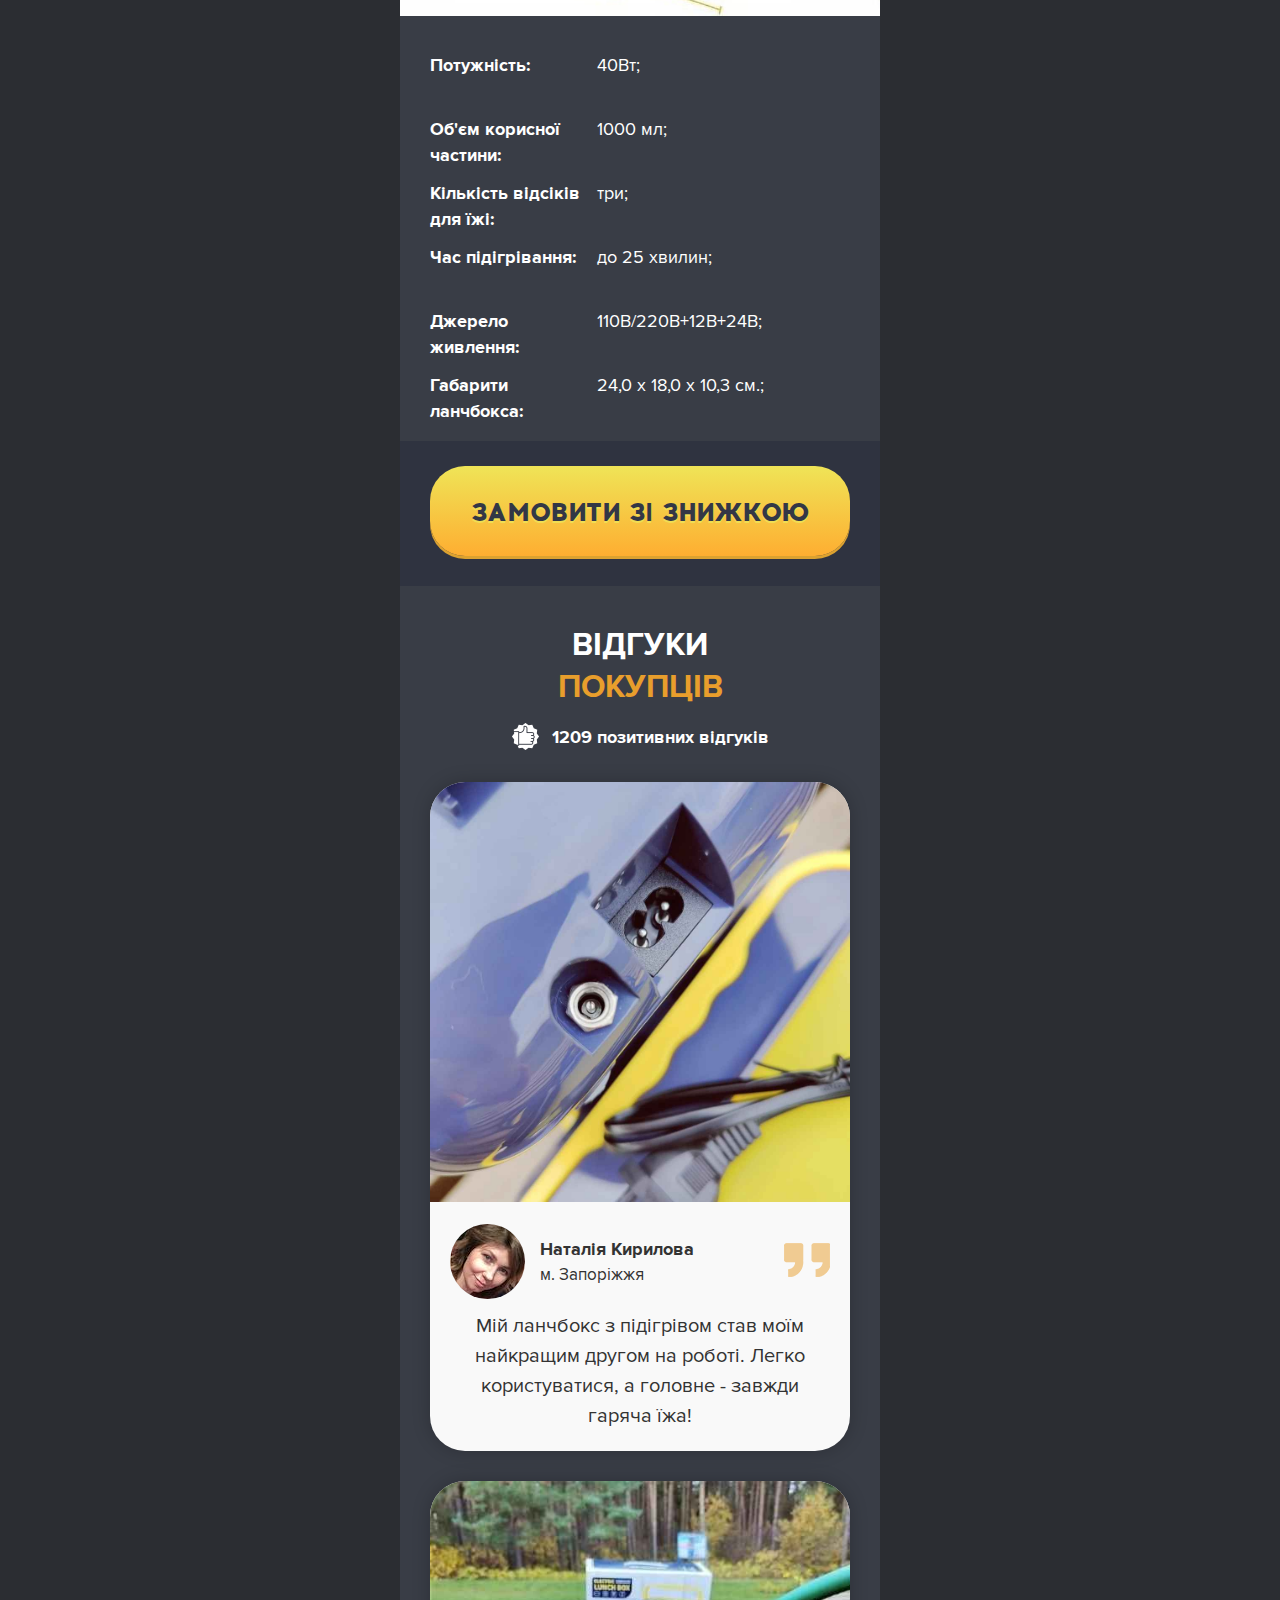
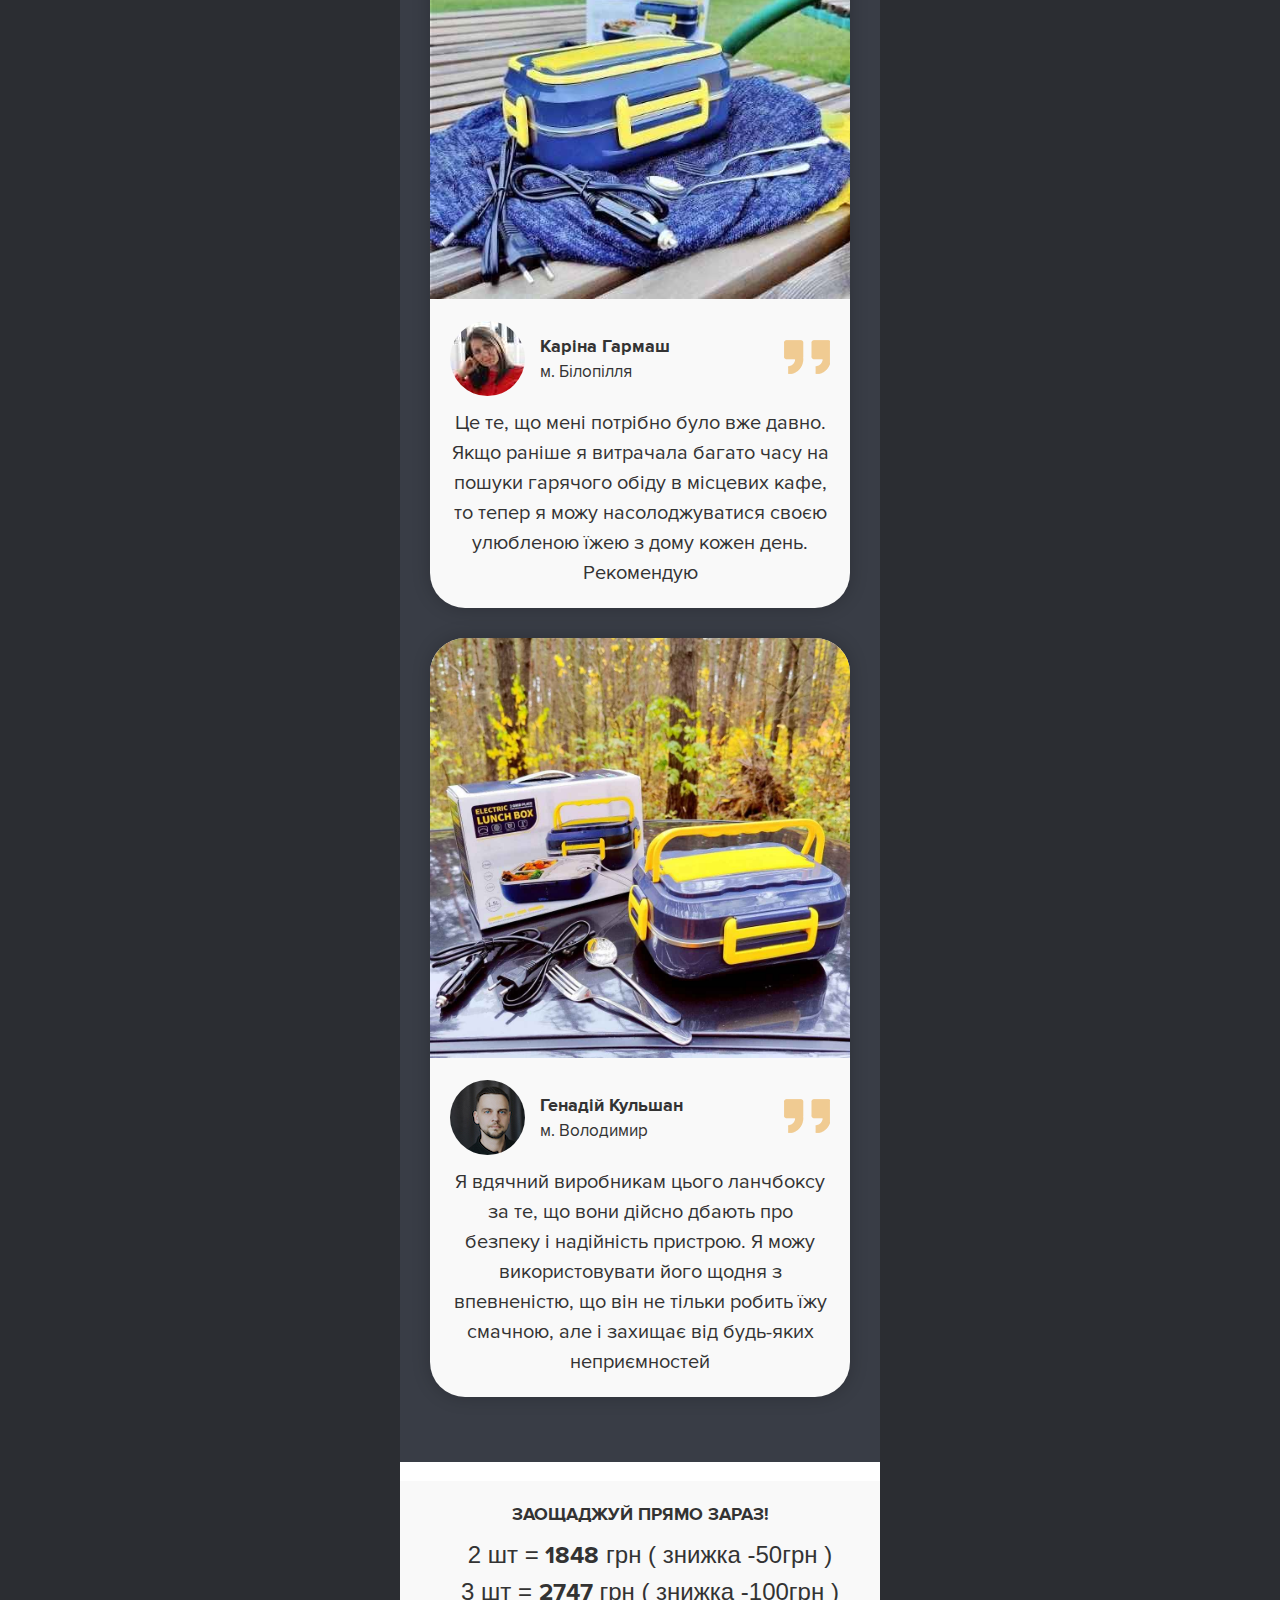
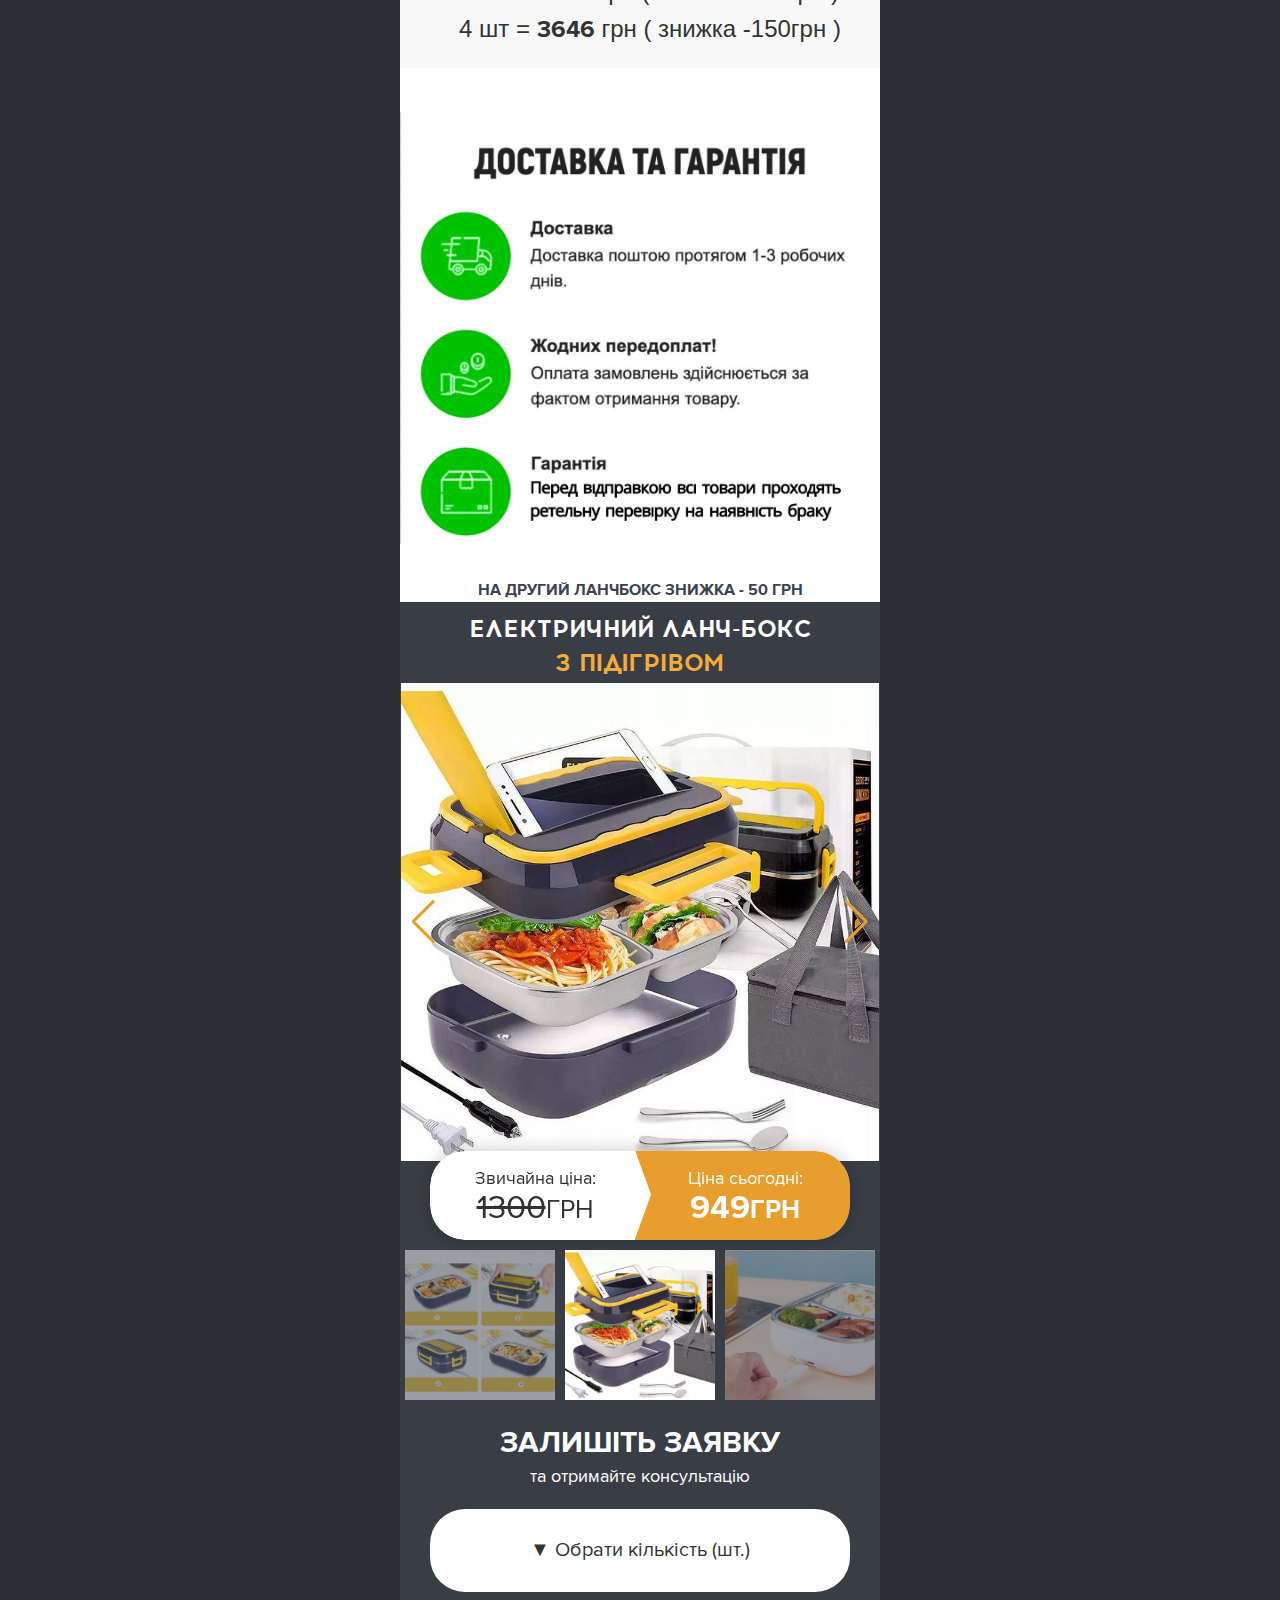
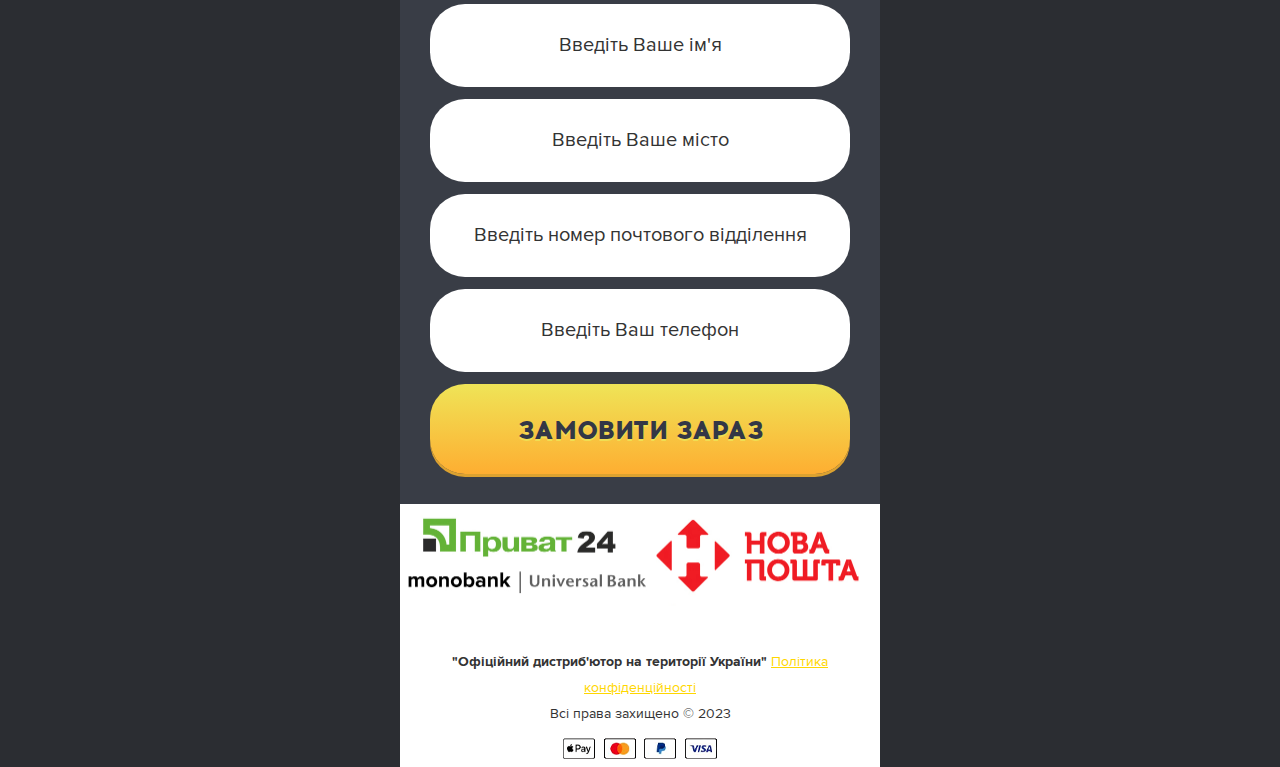
==== commit f38391b6: "error fixed" ====
--- a/index.html
+++ b/index.html
@@ -717,7 +717,7 @@
               class="field"
               type="text"
               name="post"
-              placeholder="Введыть номер почтового відділення"
+              placeholder="Введіть номер почтового відділення"
               required=""
             />
             <input
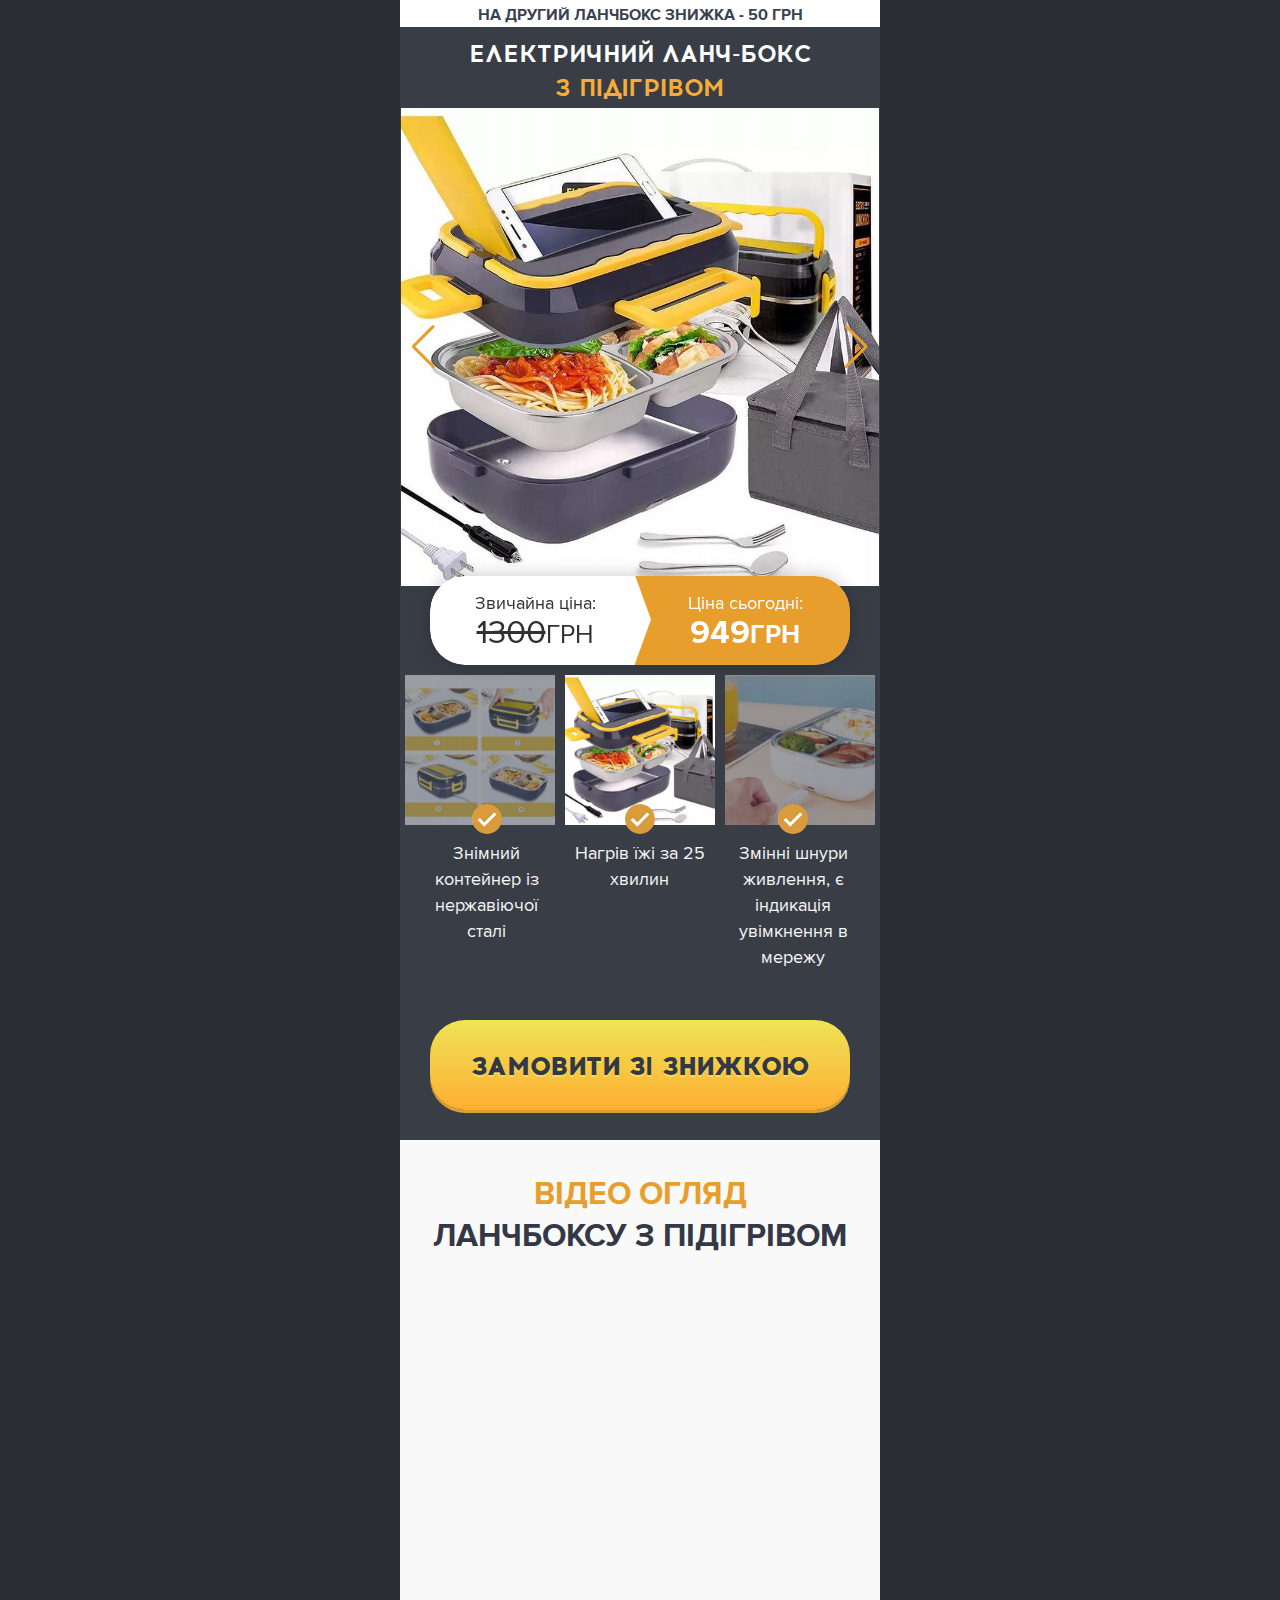
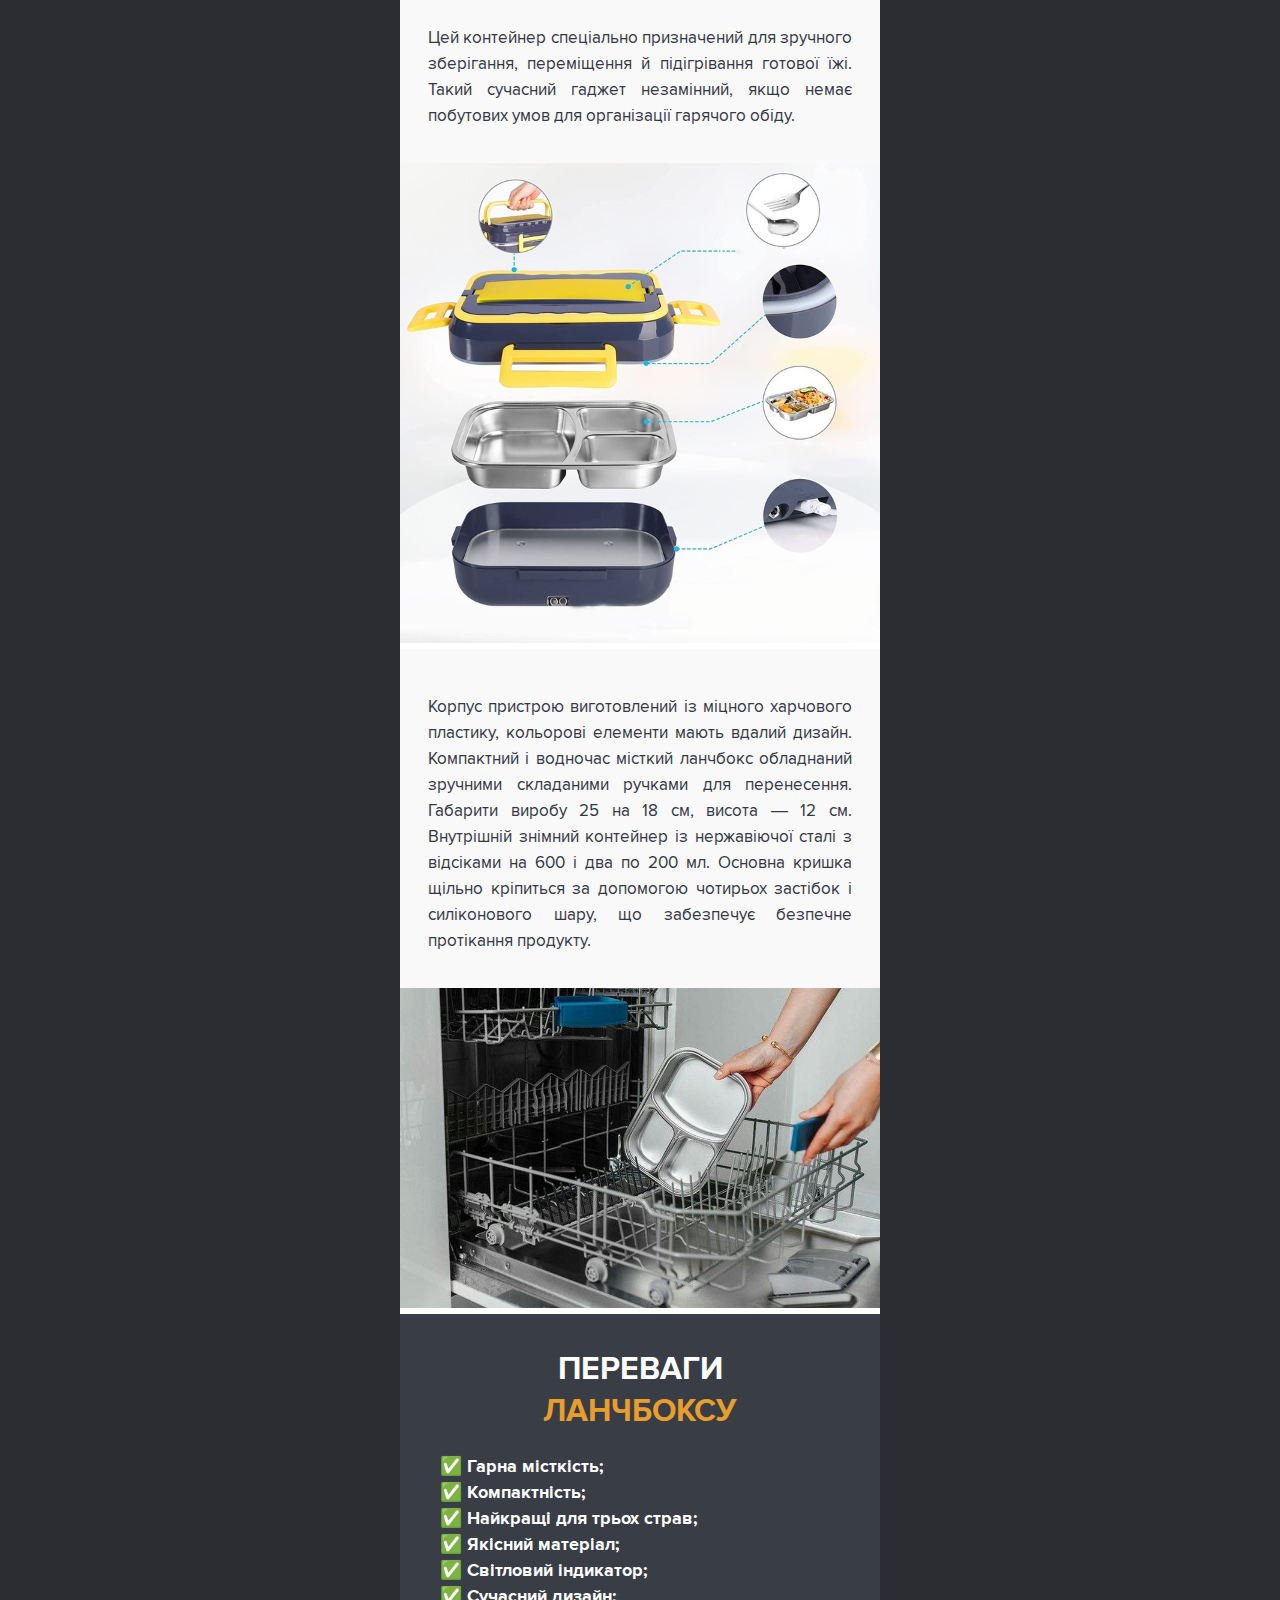
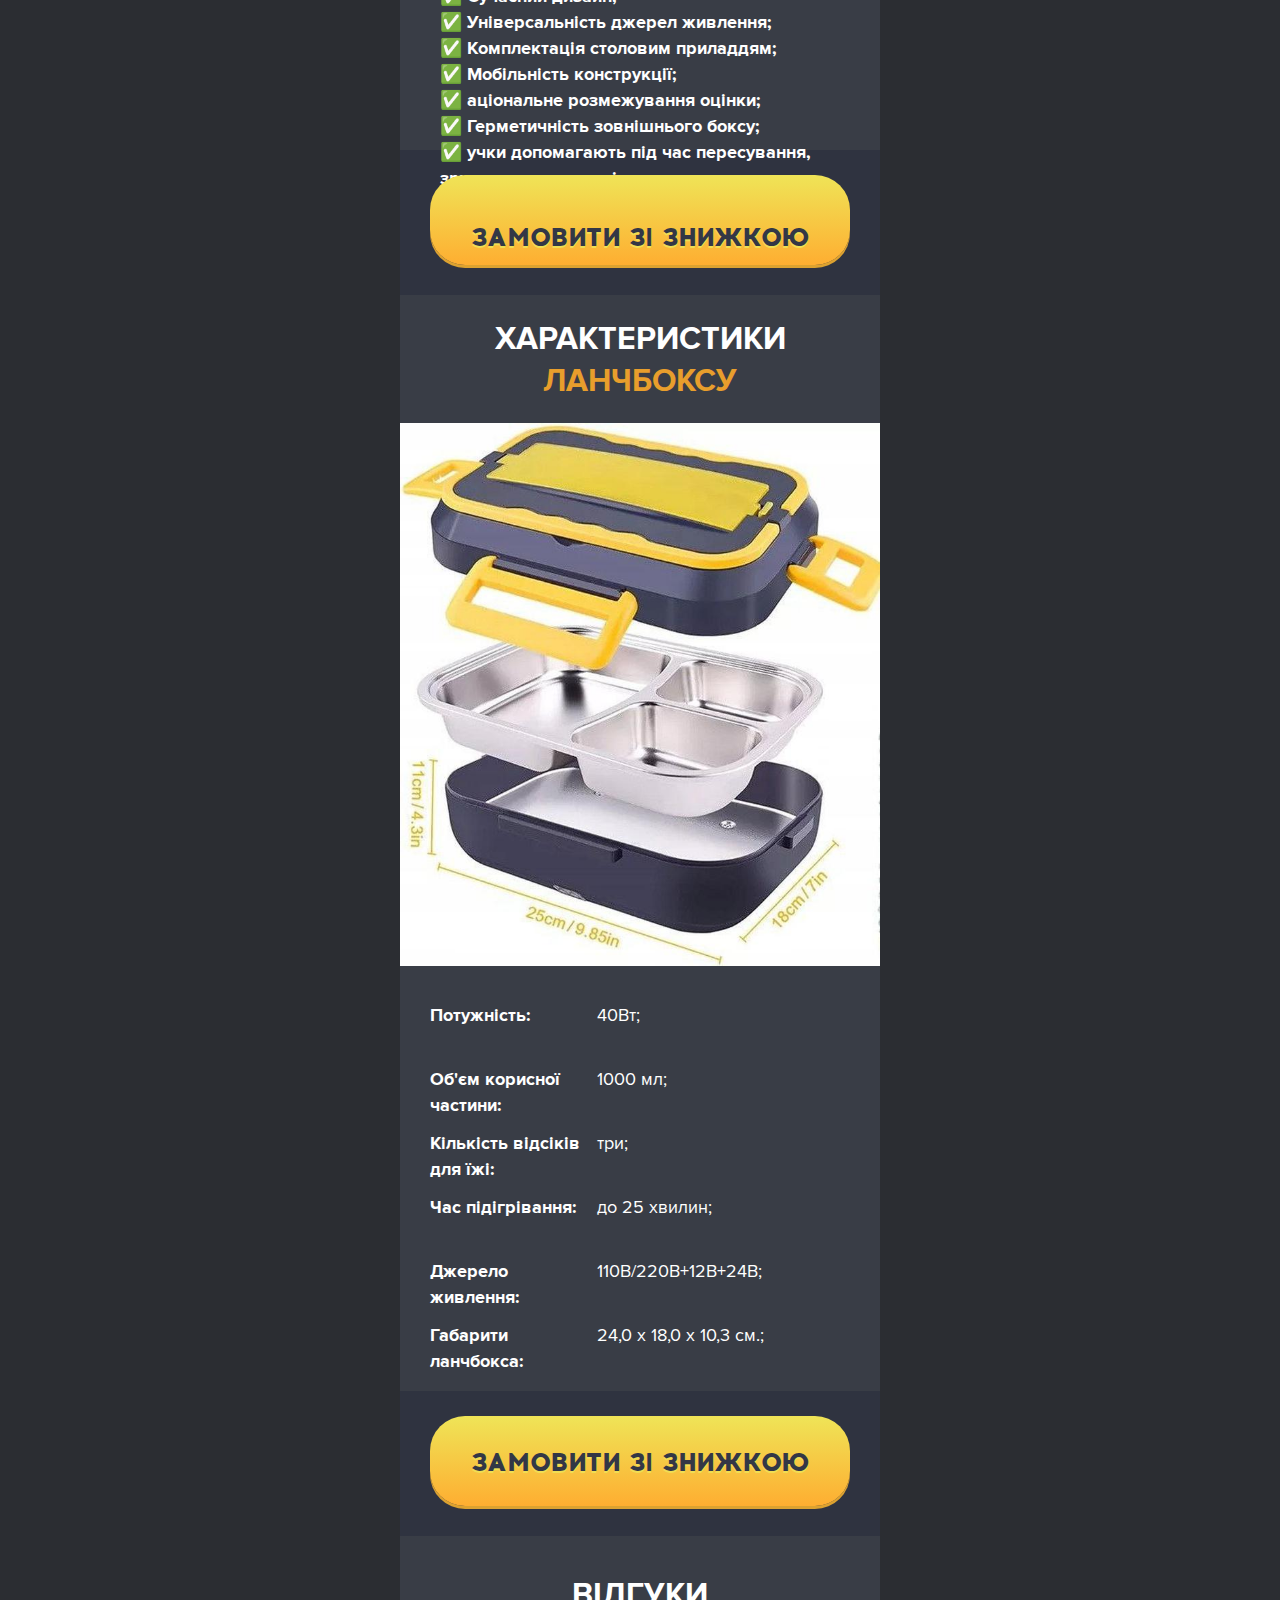
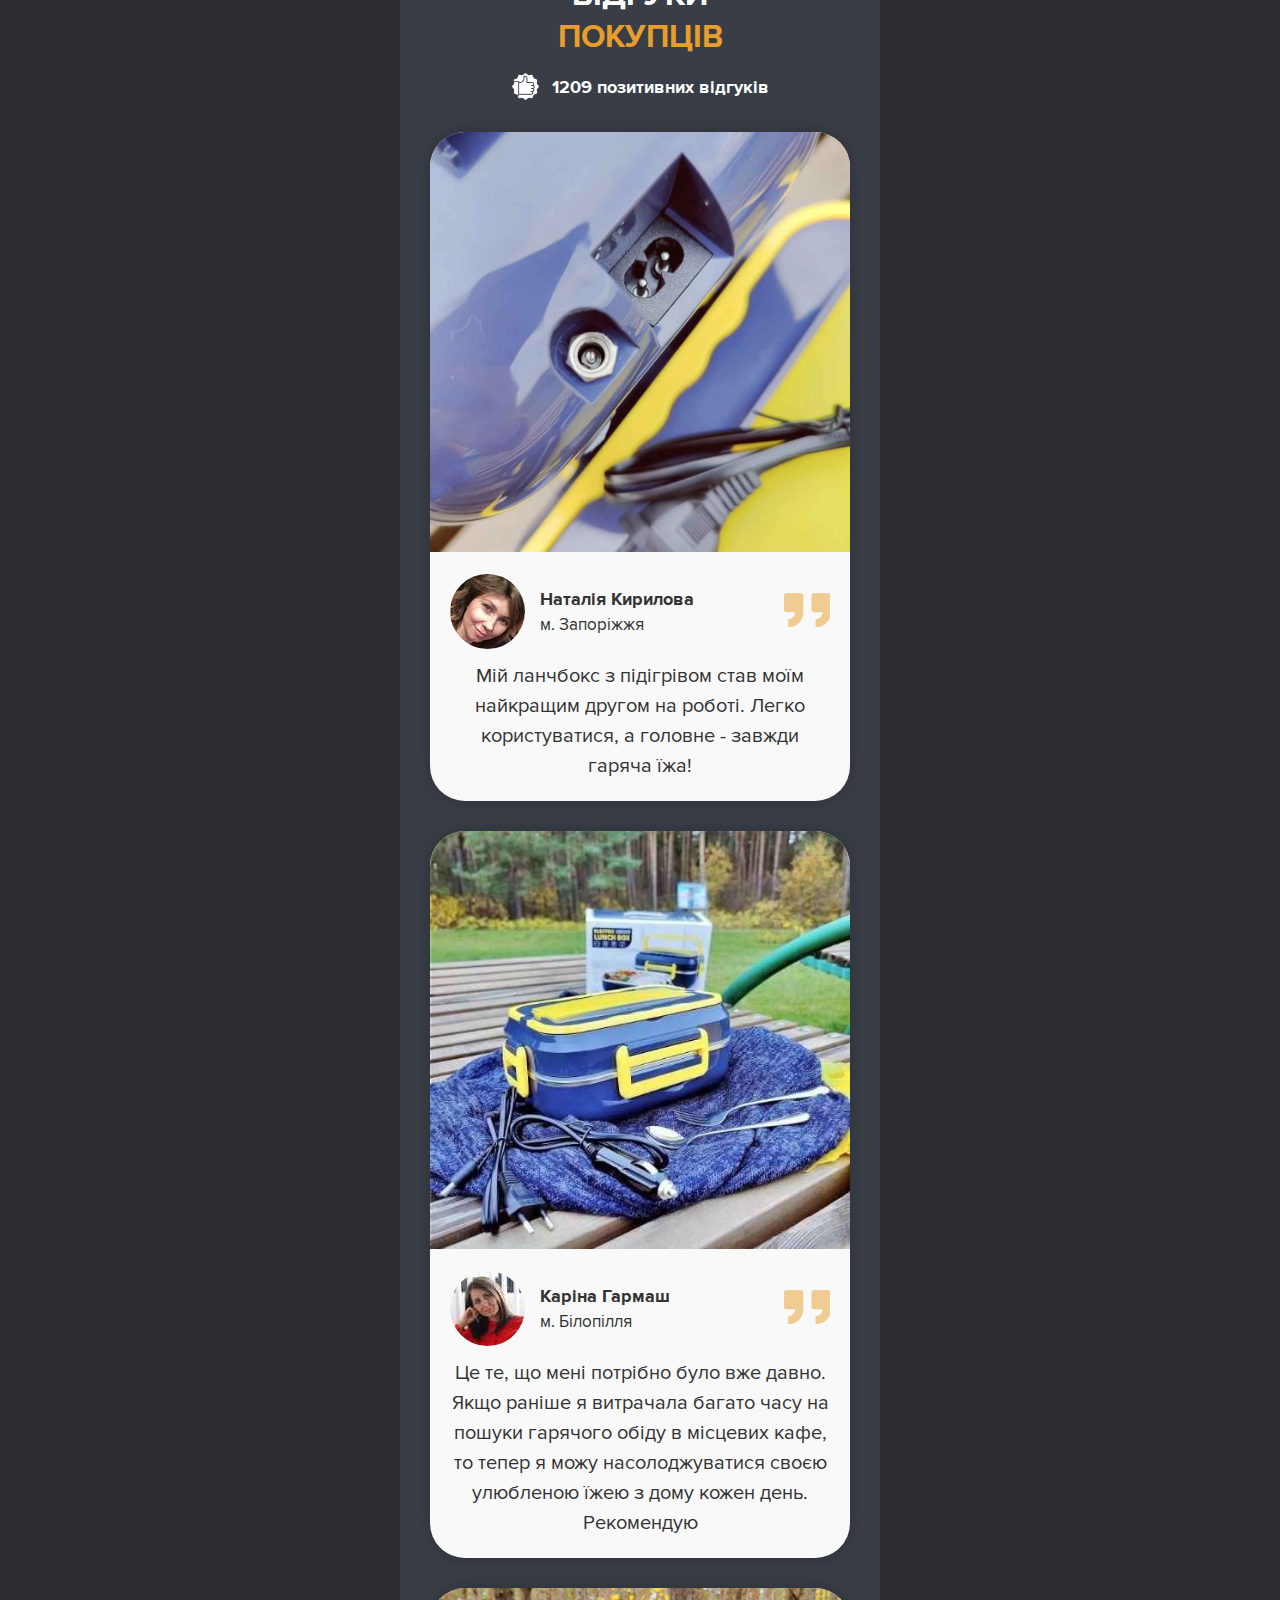
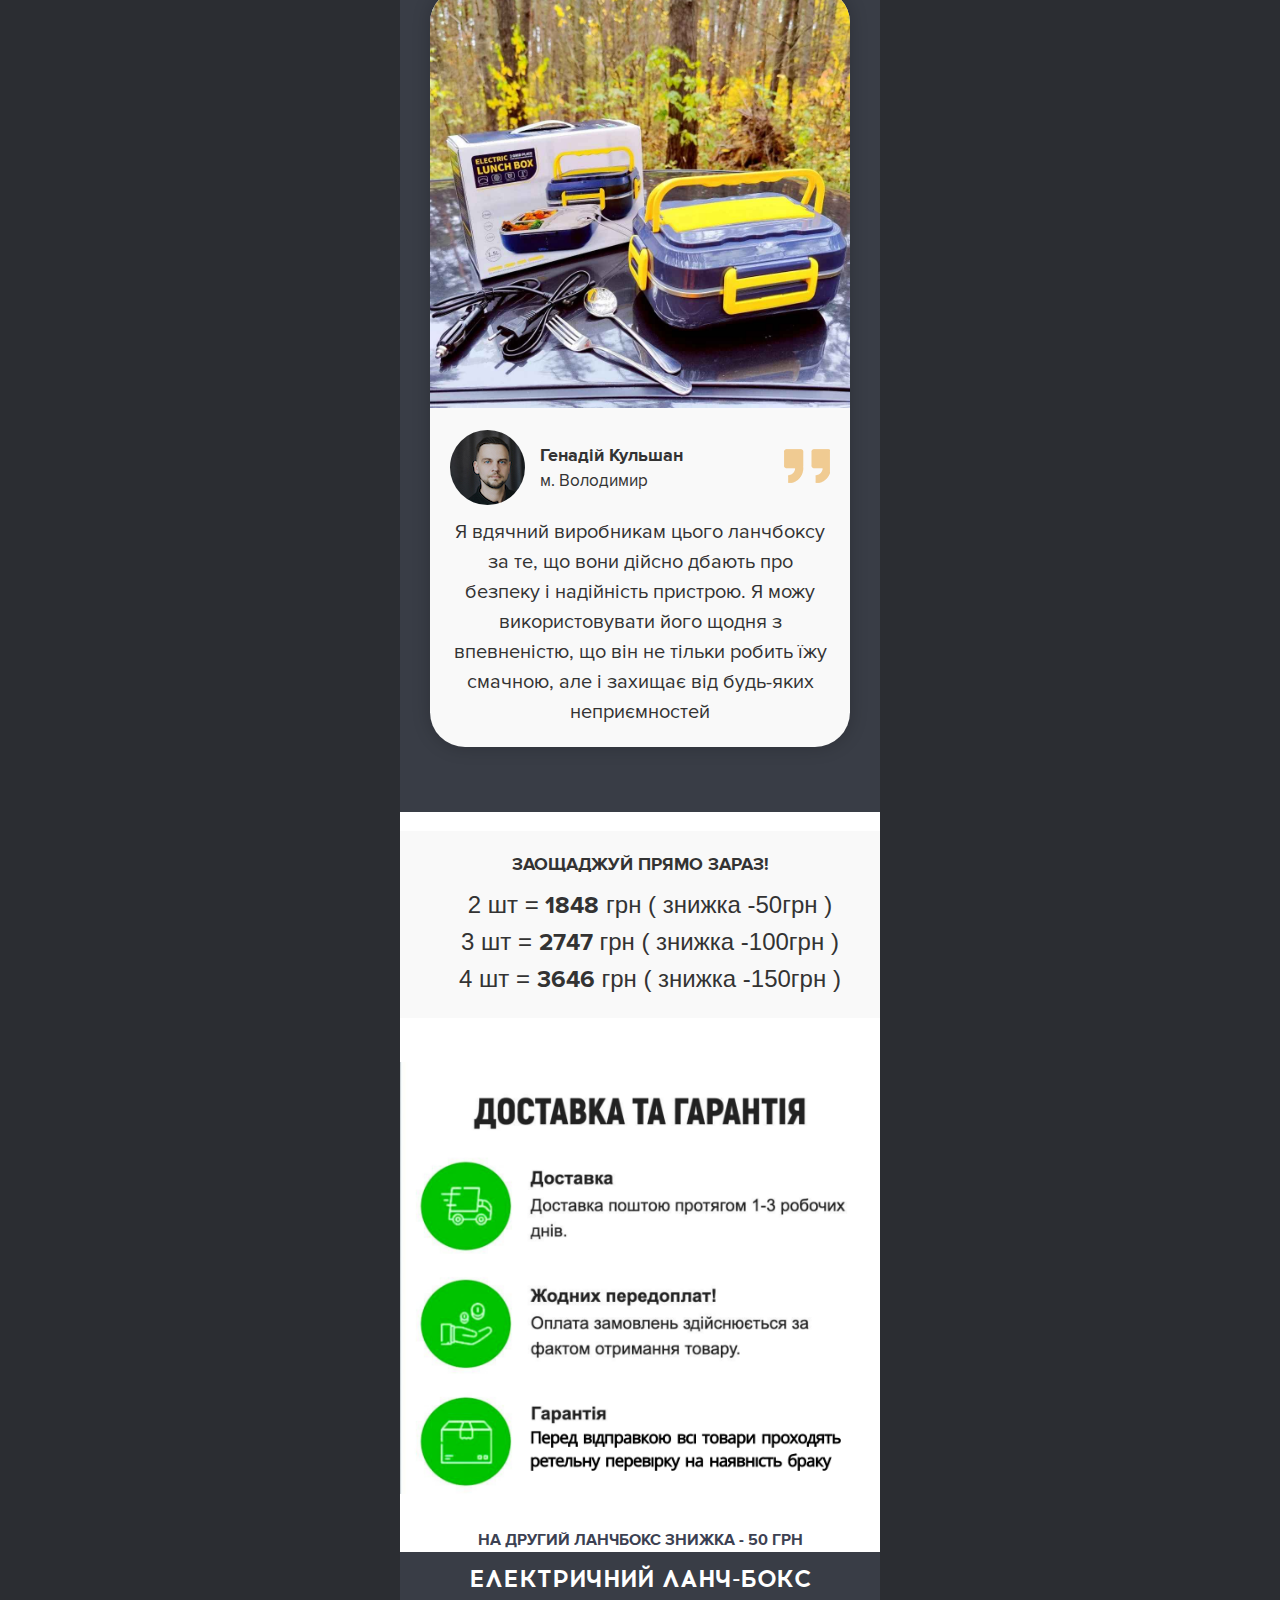
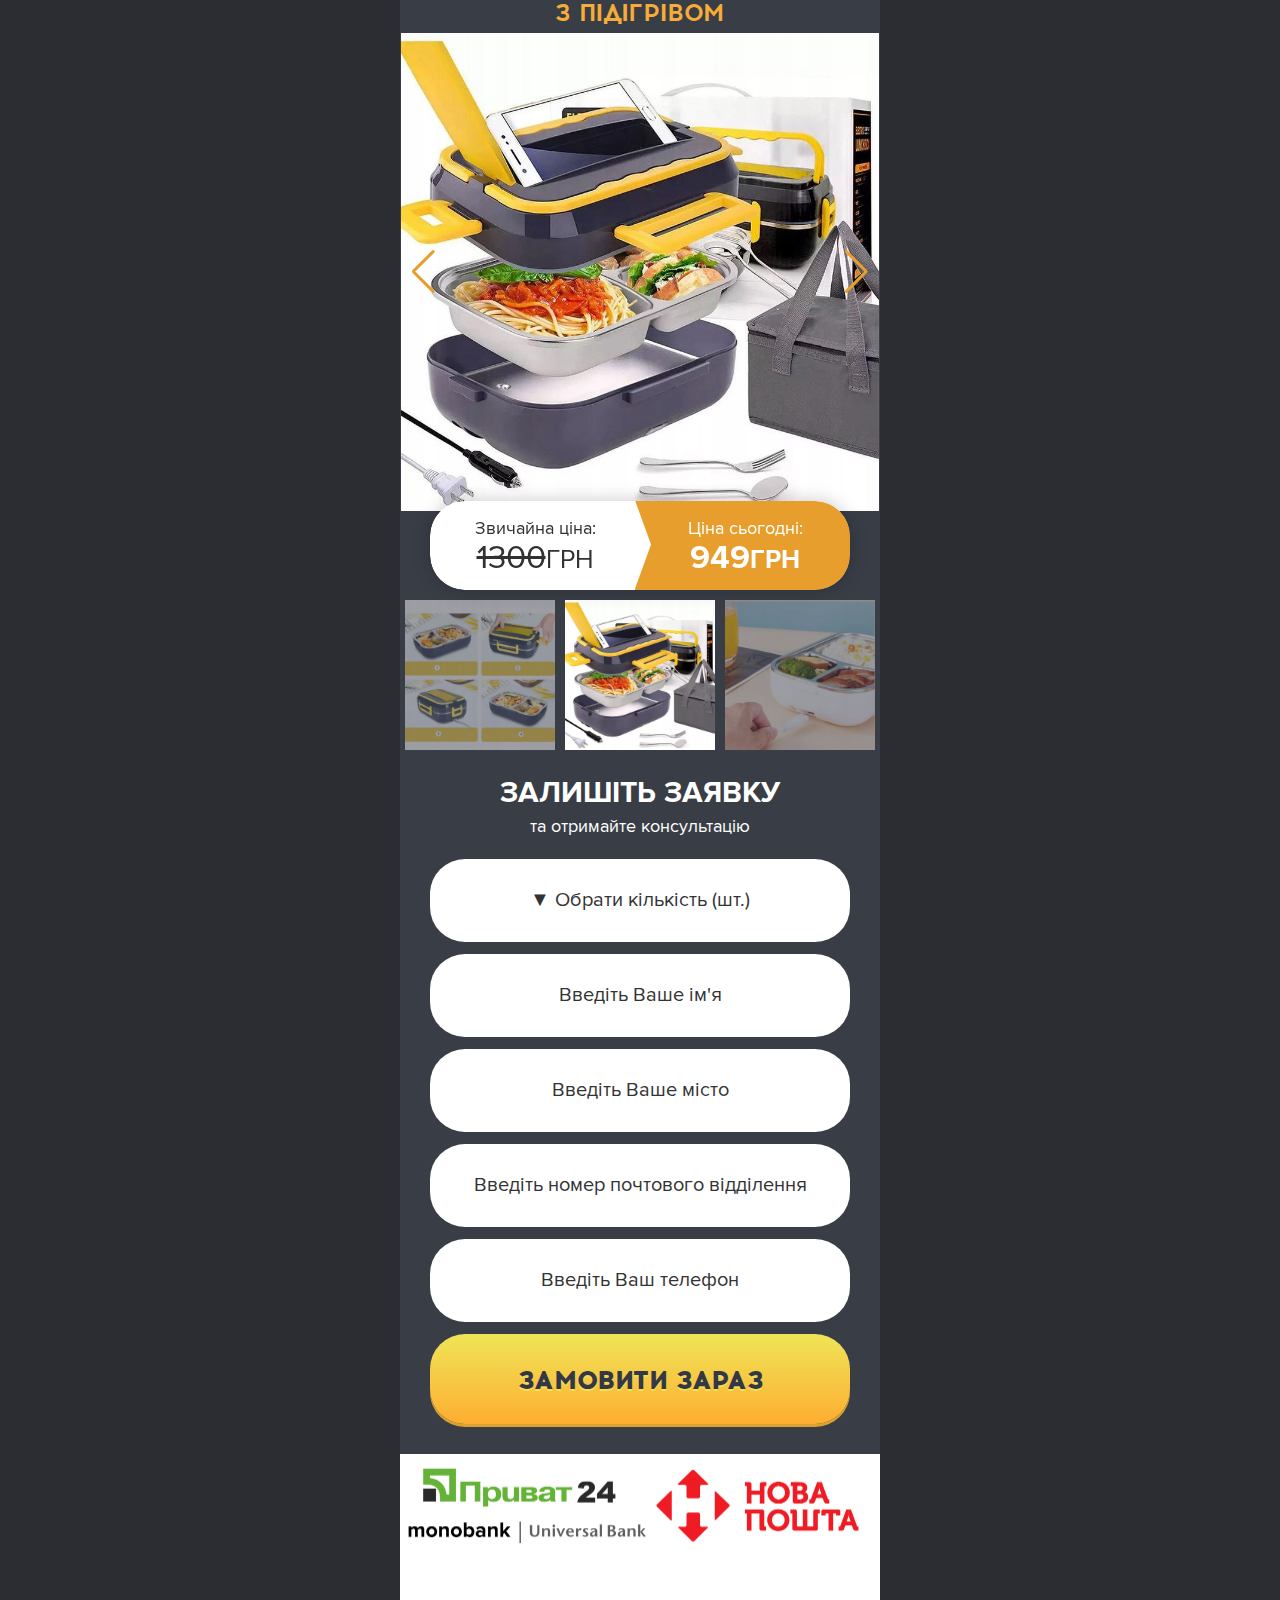
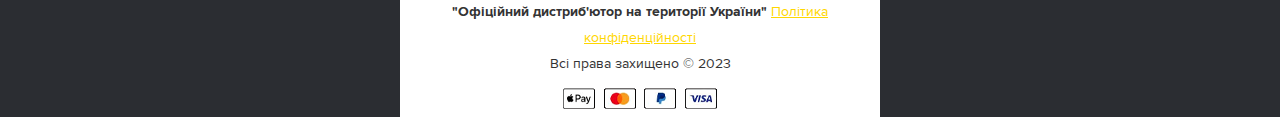
==== commit e3e6a2fc: "fixed murkup" ====
--- a/index.html
+++ b/index.html
@@ -411,65 +411,56 @@
         <!-- <img src="images/chr.jpg" alt="" class="image"> -->
         <ul class="char-list">
           <li style="padding: 0px 40px">
-            <b style="width: 390px">✅ Гарна місткість;</b> <span>�&nbsp;</span>
-          </li>
-          <br />
-          <li style="padding: 0px 40px">
-            <b style="width: 390px">✅ Компактність;</b> <span>�&nbsp;</span>
+            <b style="width: 390px">✅ Гарна місткість;</b> 
+          </li>
+          <br />
+          <li style="padding: 0px 40px">
+            <b style="width: 390px">✅ Компактність;</b> 
           </li>
           <br />
           <li style="padding: 0px 40px">
             <b style="width: 390px">✅ Найкращі для трьох страв;</b>
-            <span>�&nbsp;</span>
           </li>
           <br />
           <li style="padding: 0px 40px">
             <b style="width: 390px">✅ Якісний матеріал;</b>
-            <span>�&nbsp;</span>
           </li>
           <br />
           <li style="padding: 0px 40px">
             <b style="width: 390px">✅ Світловий індикатор;</b>
-            <span>�&nbsp;</span>
-          </li>
-          <br />
-          <li style="padding: 0px 40px">
-            <b style="width: 390px">✅ Сучасний дизайн;</b> <span>�&nbsp;</span>
+          </li>
+          <br />
+          <li style="padding: 0px 40px">
+            <b style="width: 390px">✅ Сучасний дизайн;</b> 
           </li>
           <!--<br>  -->
           <li style="padding: 0px 40px">
             <b style="width: 390px">✅ Універсальність джерел живлення;</b>
-            <span>�&nbsp;</span>
           </li>
           <br />
           <li style="padding: 0px 40px">
             <b style="width: 390px">✅ Комплектація столовим приладдям;</b>
-            <span>�&nbsp;</span>
           </li>
           <br />
           <li style="padding: 0px 40px">
             <b style="width: 390px">✅ Мобільність конструкції;</b>
-            <span>�&nbsp;</span>
           </li>
           <br />
           <li style="padding: 0px 40px">
             <b style="width: 390px"
-              >✅ �&nbsp;аціональне розмежування оцінки;</b
+              >✅ аціональне розмежування оцінки;</b
             >
-            <span>�&nbsp;</span>
           </li>
           <br />
           <li style="padding: 0px 40px">
             <b style="width: 390px">✅ Герметичність зовнішнього боксу;</b>
-            <span>�&nbsp;</span>
           </li>
           <br />
           <li style="padding: 0px 40px">
             <b style="width: 390px"
-              >✅ �&nbsp;учки допомагають під час пересування, зручно сидять у
+              >✅ учки допомагають під час пересування, зручно сидять у
               руці.</b
             >
-            <span>�&nbsp;</span>
           </li>
           <br />
         </ul>
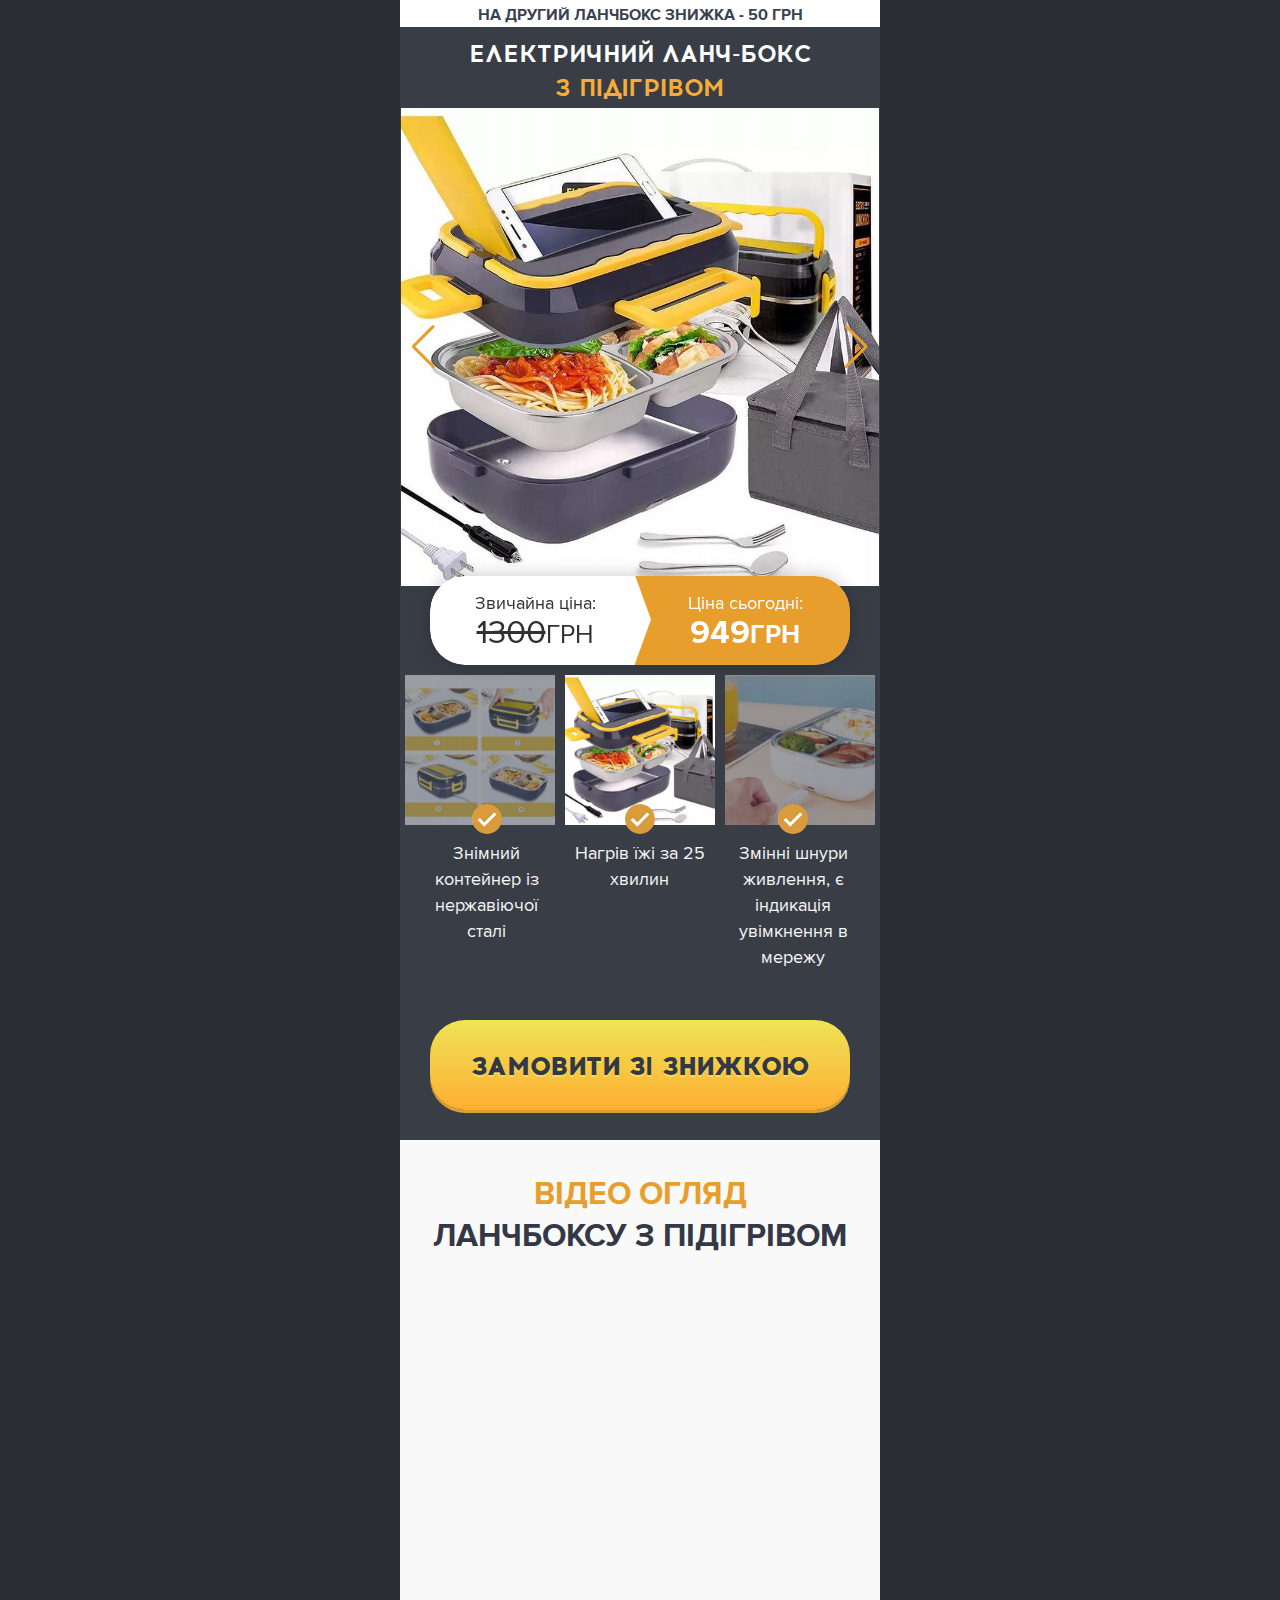
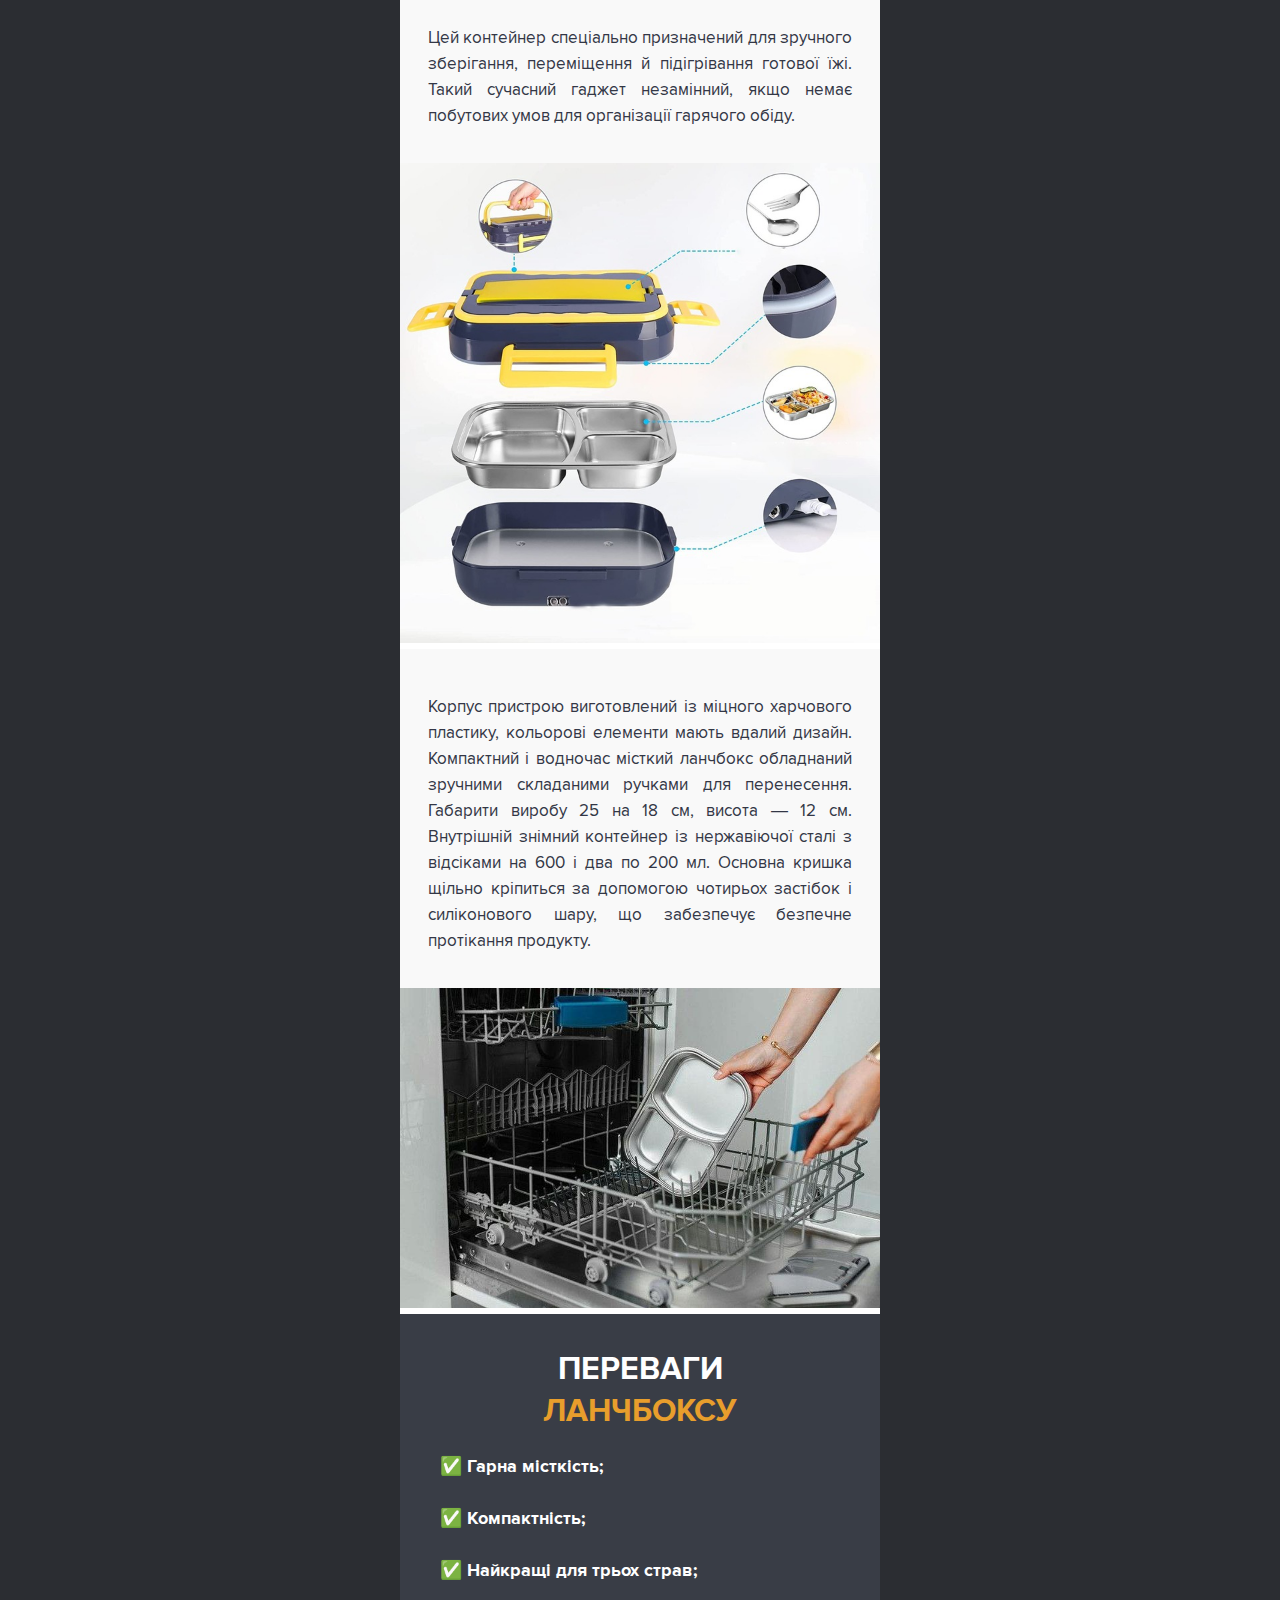
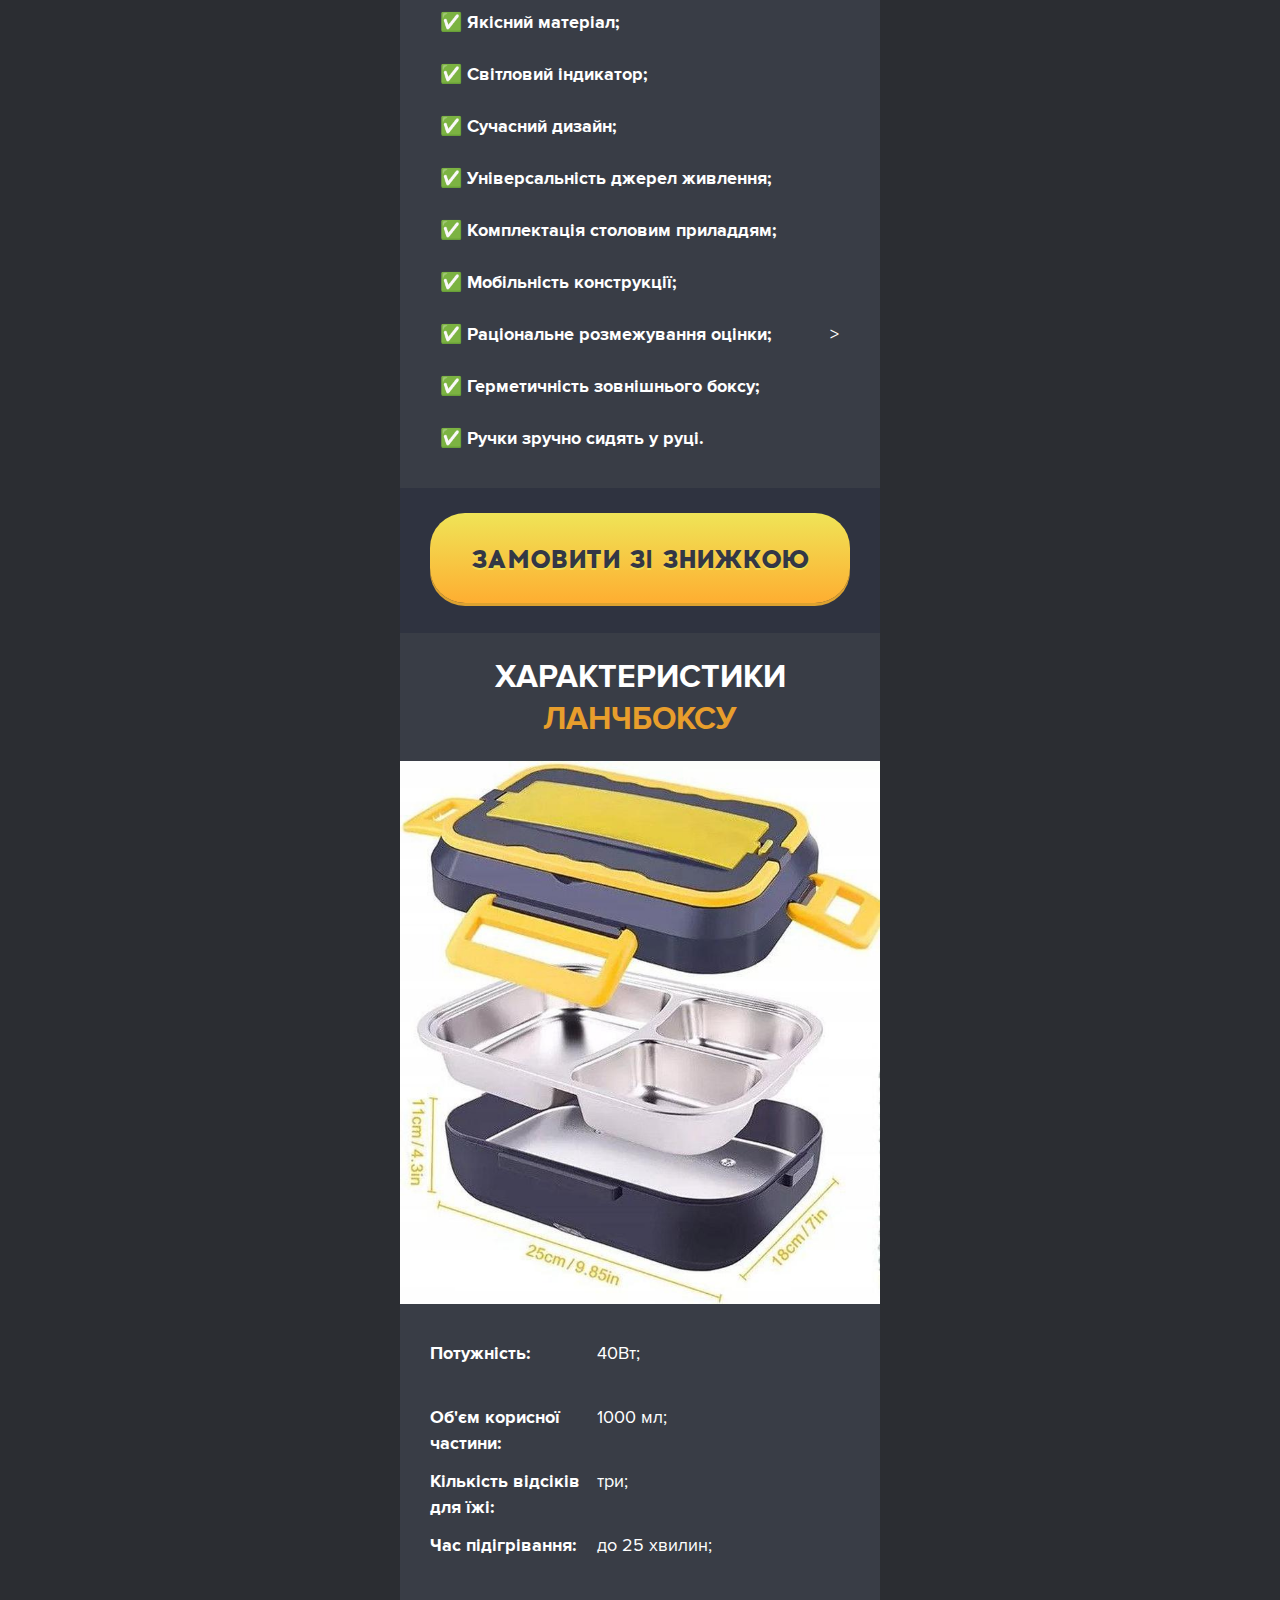
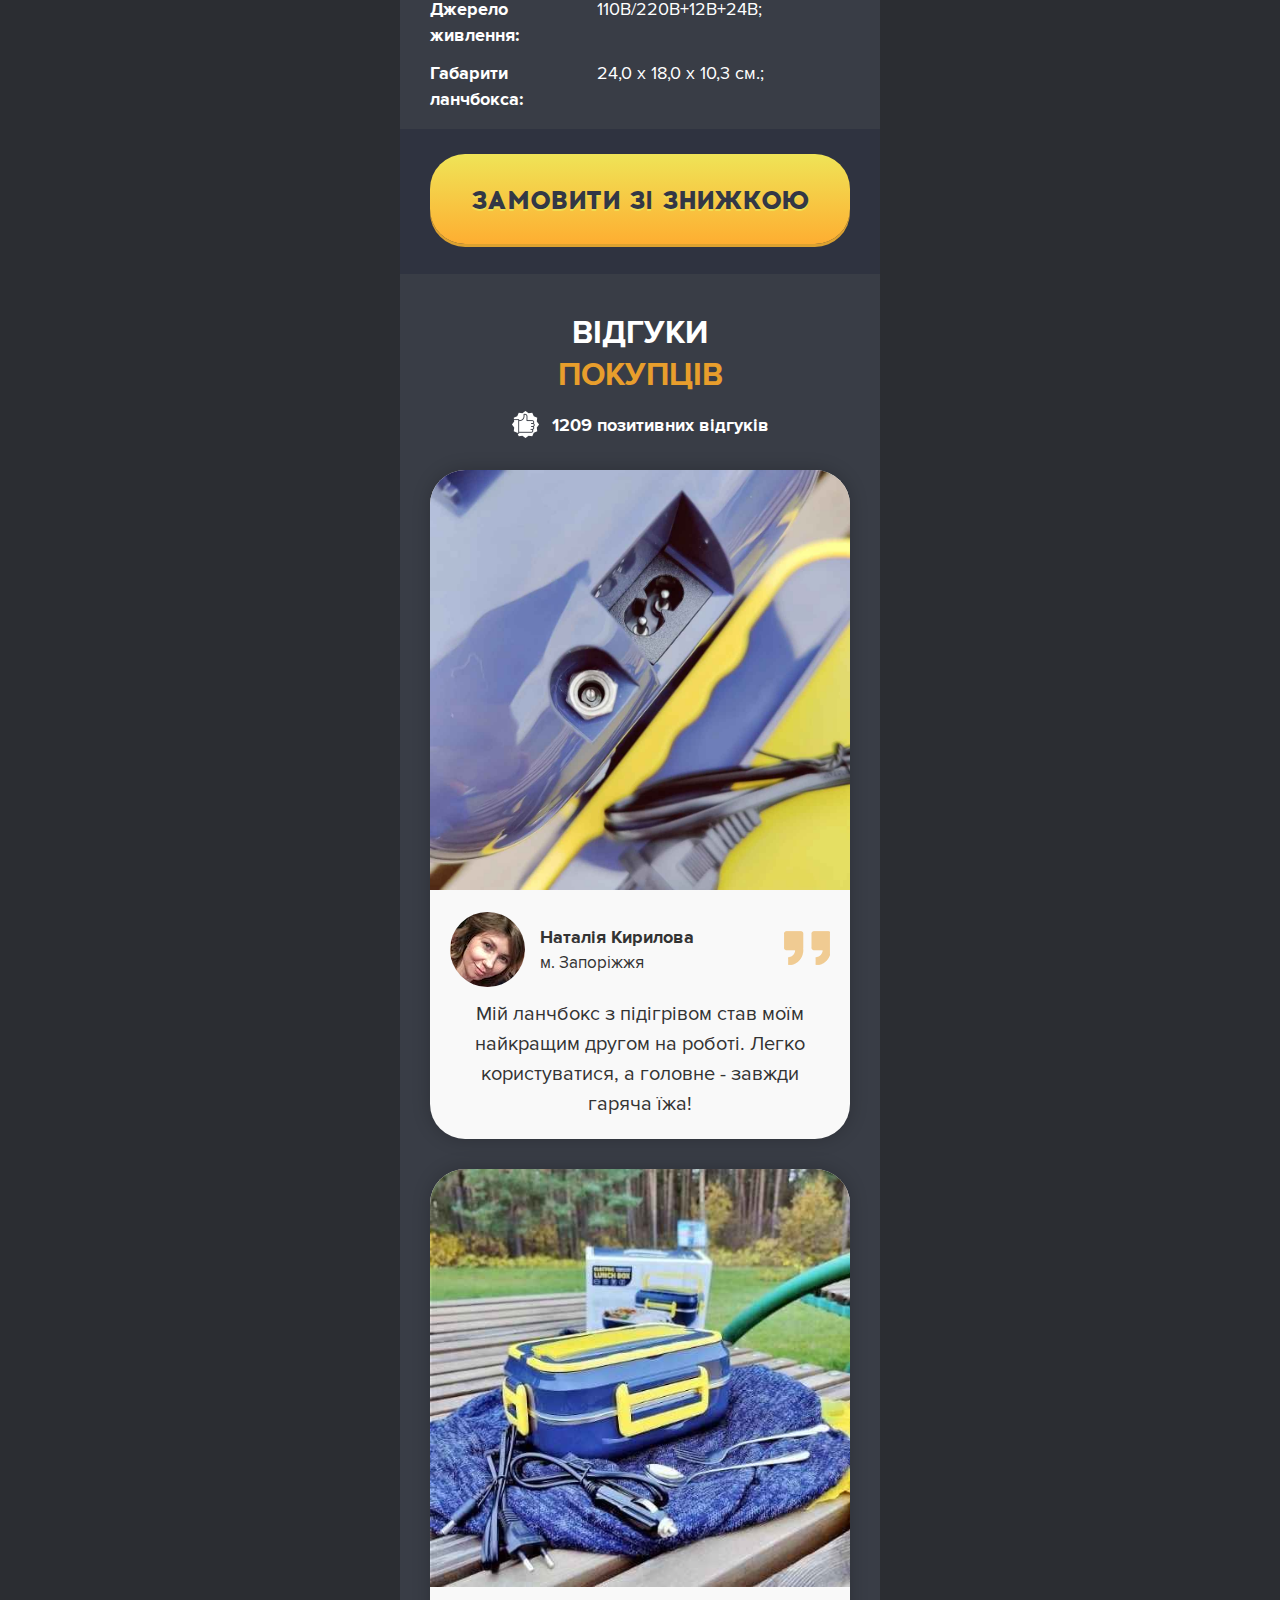
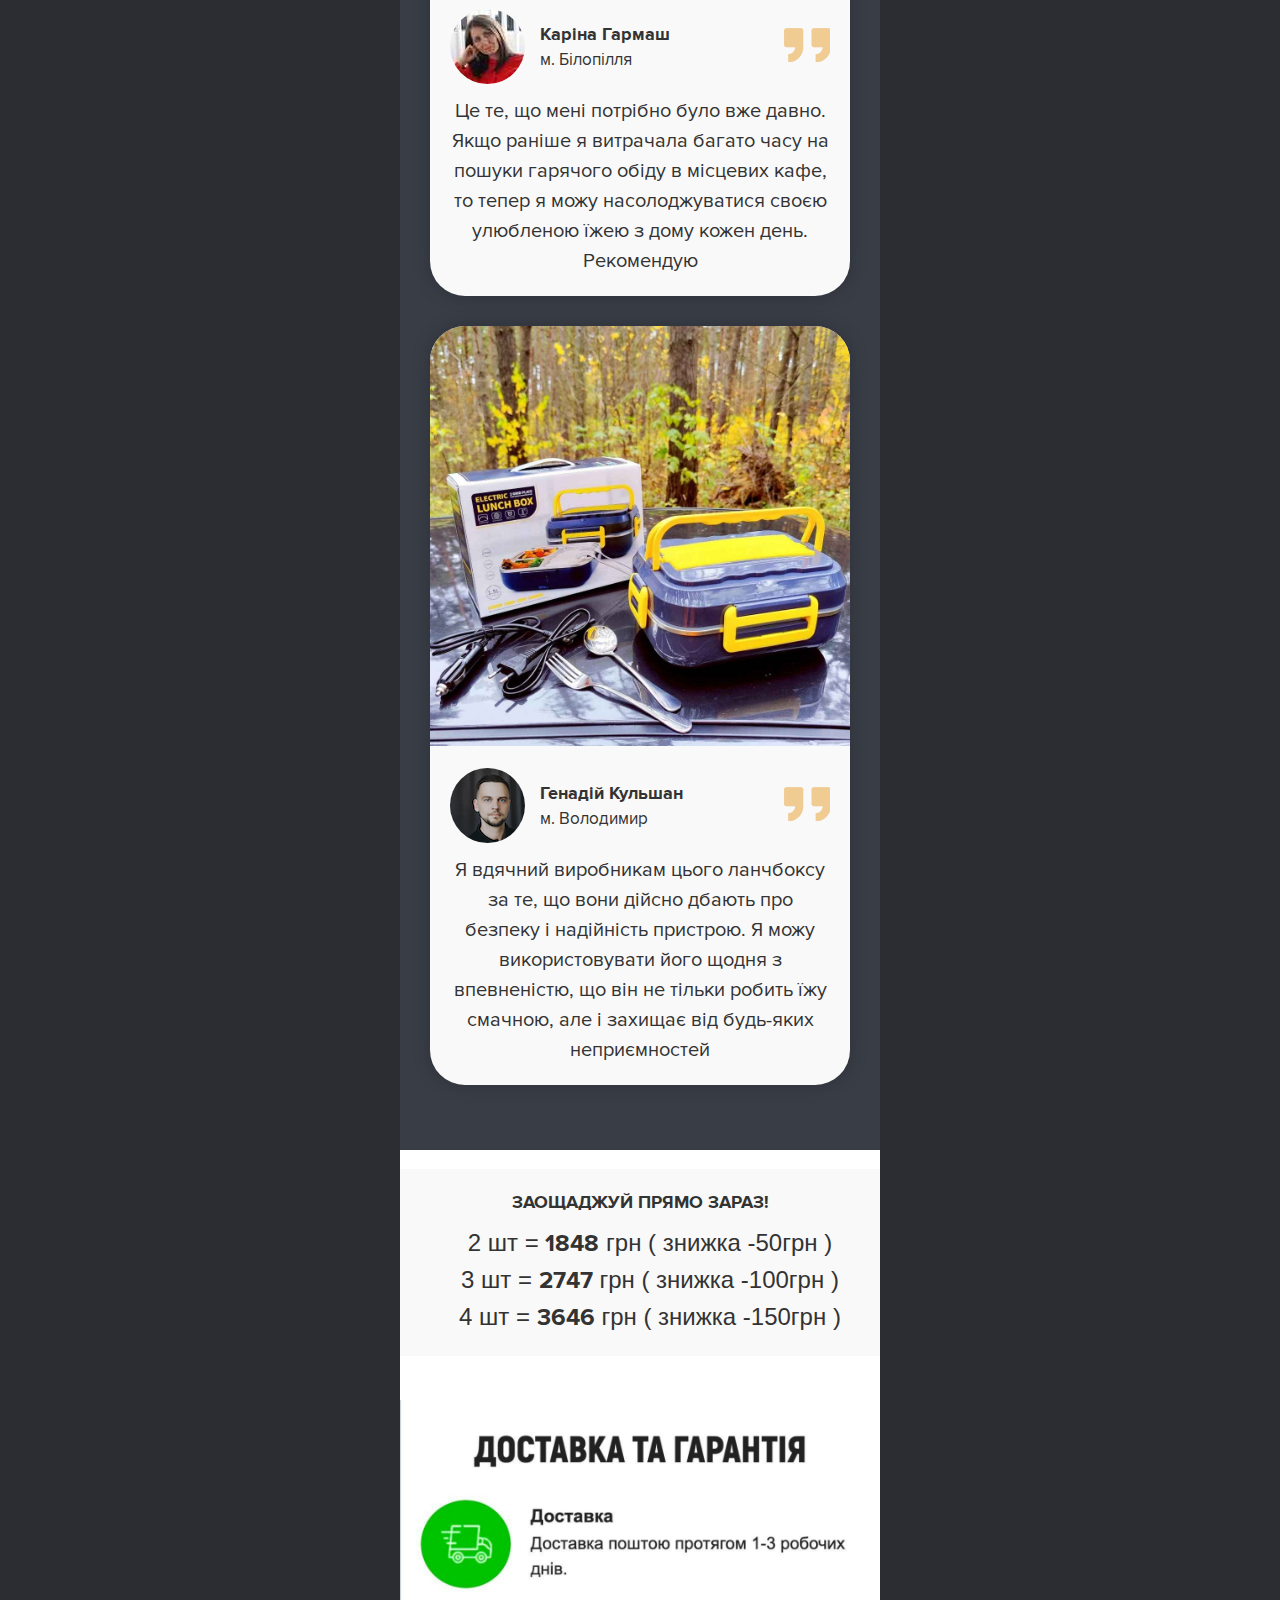
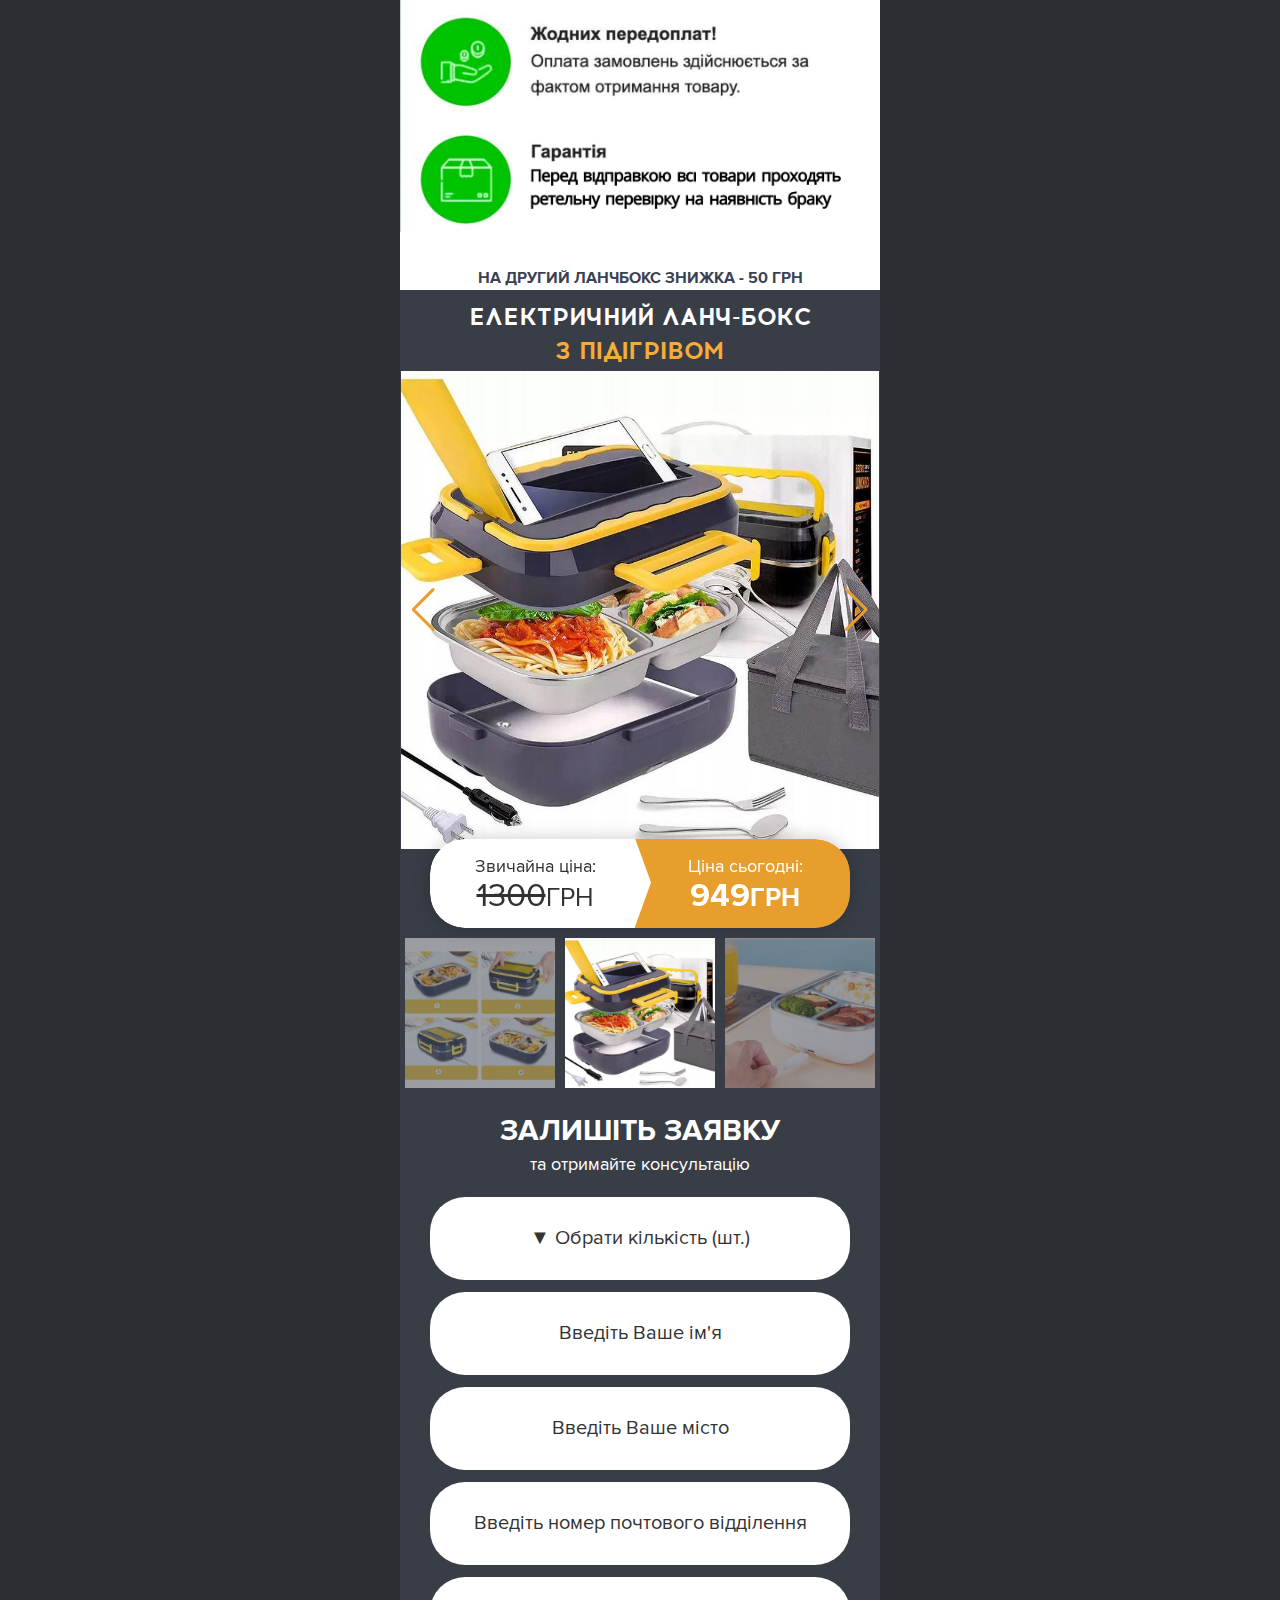
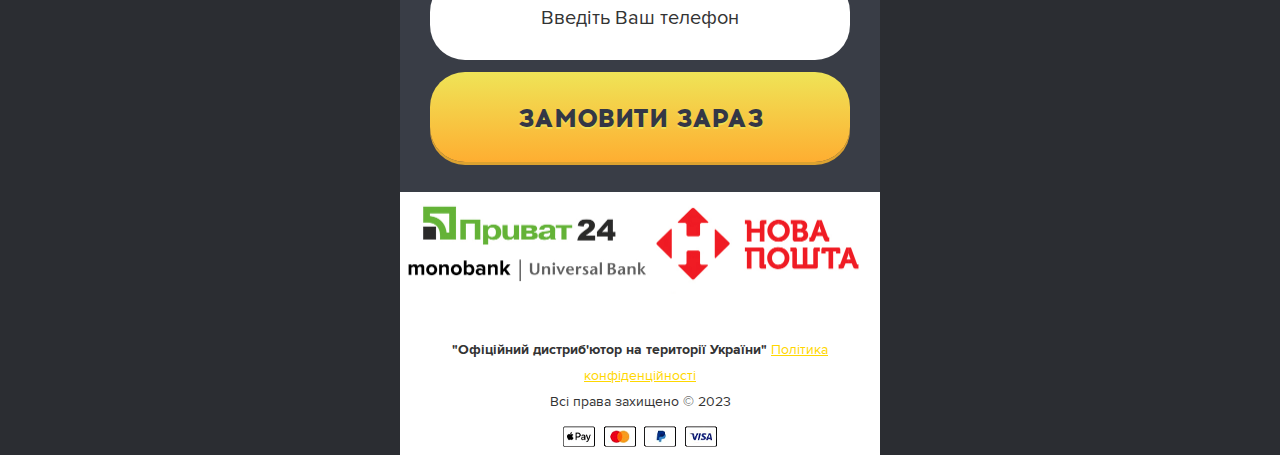
==== commit 4927863f: "change murkup" ====
--- a/index.html
+++ b/index.html
@@ -412,56 +412,58 @@
         <ul class="char-list">
           <li style="padding: 0px 40px">
             <b style="width: 390px">✅ Гарна місткість;</b> 
-          </li>
-          <br />
-          <li style="padding: 0px 40px">
-            <b style="width: 390px">✅ Компактність;</b> 
-          </li>
-          <br />
-          <li style="padding: 0px 40px">
-            <b style="width: 390px">✅ Найкращі для трьох страв;</b>
-          </li>
-          <br />
-          <li style="padding: 0px 40px">
-            <b style="width: 390px">✅ Якісний матеріал;</b>
-          </li>
-          <br />
-          <li style="padding: 0px 40px">
-            <b style="width: 390px">✅ Світловий індикатор;</b>
-          </li>
-          <br />
-          <li style="padding: 0px 40px">
-            <b style="width: 390px">✅ Сучасний дизайн;</b> 
-          </li>
-          <!--<br>  -->
-          <li style="padding: 0px 40px">
-            <b style="width: 390px">✅ Універсальність джерел живлення;</b>
-          </li>
-          <br />
-          <li style="padding: 0px 40px">
-            <b style="width: 390px">✅ Комплектація столовим приладдям;</b>
-          </li>
-          <br />
-          <li style="padding: 0px 40px">
-            <b style="width: 390px">✅ Мобільність конструкції;</b>
+            <br>
+          </li>
+          <br />
+          <li style="padding: 0px 40px">
+            <b style="width: 390px">✅ Компактність;</b> <br>
+          </li>
+          <br />
+          <li style="padding: 0px 40px">
+            <b style="width: 390px">✅ Найкращі для трьох страв;</b><br>
+          </li>
+          <br />
+          <li style="padding: 0px 40px">
+            <b style="width: 390px">✅ Якісний матеріал;</b><br>
+          </li>
+          <br />
+          <li style="padding: 0px 40px">
+            <b style="width: 390px">✅ Світловий індикатор;</b><br>
+          </li>
+          <br />
+          <li style="padding: 0px 40px">
+            <b style="width: 390px">✅ Сучасний дизайн;</b> <br>
+          </li>
+          <br> 
+          <li style="padding: 0px 40px">
+            <b style="width: 390px">✅ Універсальність джерел живлення;</b><br>
+          </li>
+          <br />
+          <li style="padding: 0px 40px">
+            <b style="width: 390px">✅ Комплектація столовим приладдям;</b><br>
+          </li>
+          <br />
+          <li style="padding: 0px 40px">
+            <b style="width: 390px">✅ Мобільність конструкції;</b><br>
           </li>
           <br />
           <li style="padding: 0px 40px">
             <b style="width: 390px"
-              >✅ аціональне розмежування оцінки;</b
+              >✅ Раціональне розмежування оцінки;</b>
             >
           </li>
           <br />
           <li style="padding: 0px 40px">
-            <b style="width: 390px">✅ Герметичність зовнішнього боксу;</b>
+            <b style="width: 390px">✅ Герметичність зовнішнього боксу;</b><br />
           </li>
           <br />
           <li style="padding: 0px 40px">
             <b style="width: 390px"
-              >✅ учки допомагають під час пересування, зручно сидять у
+              >✅ Ручки зручно сидять у
               руці.</b
             >
           </li>
+          <br />
           <br />
         </ul>
         <div><a href="#order_form_main" class="button-m">Замовити зі знижкою</a></div>
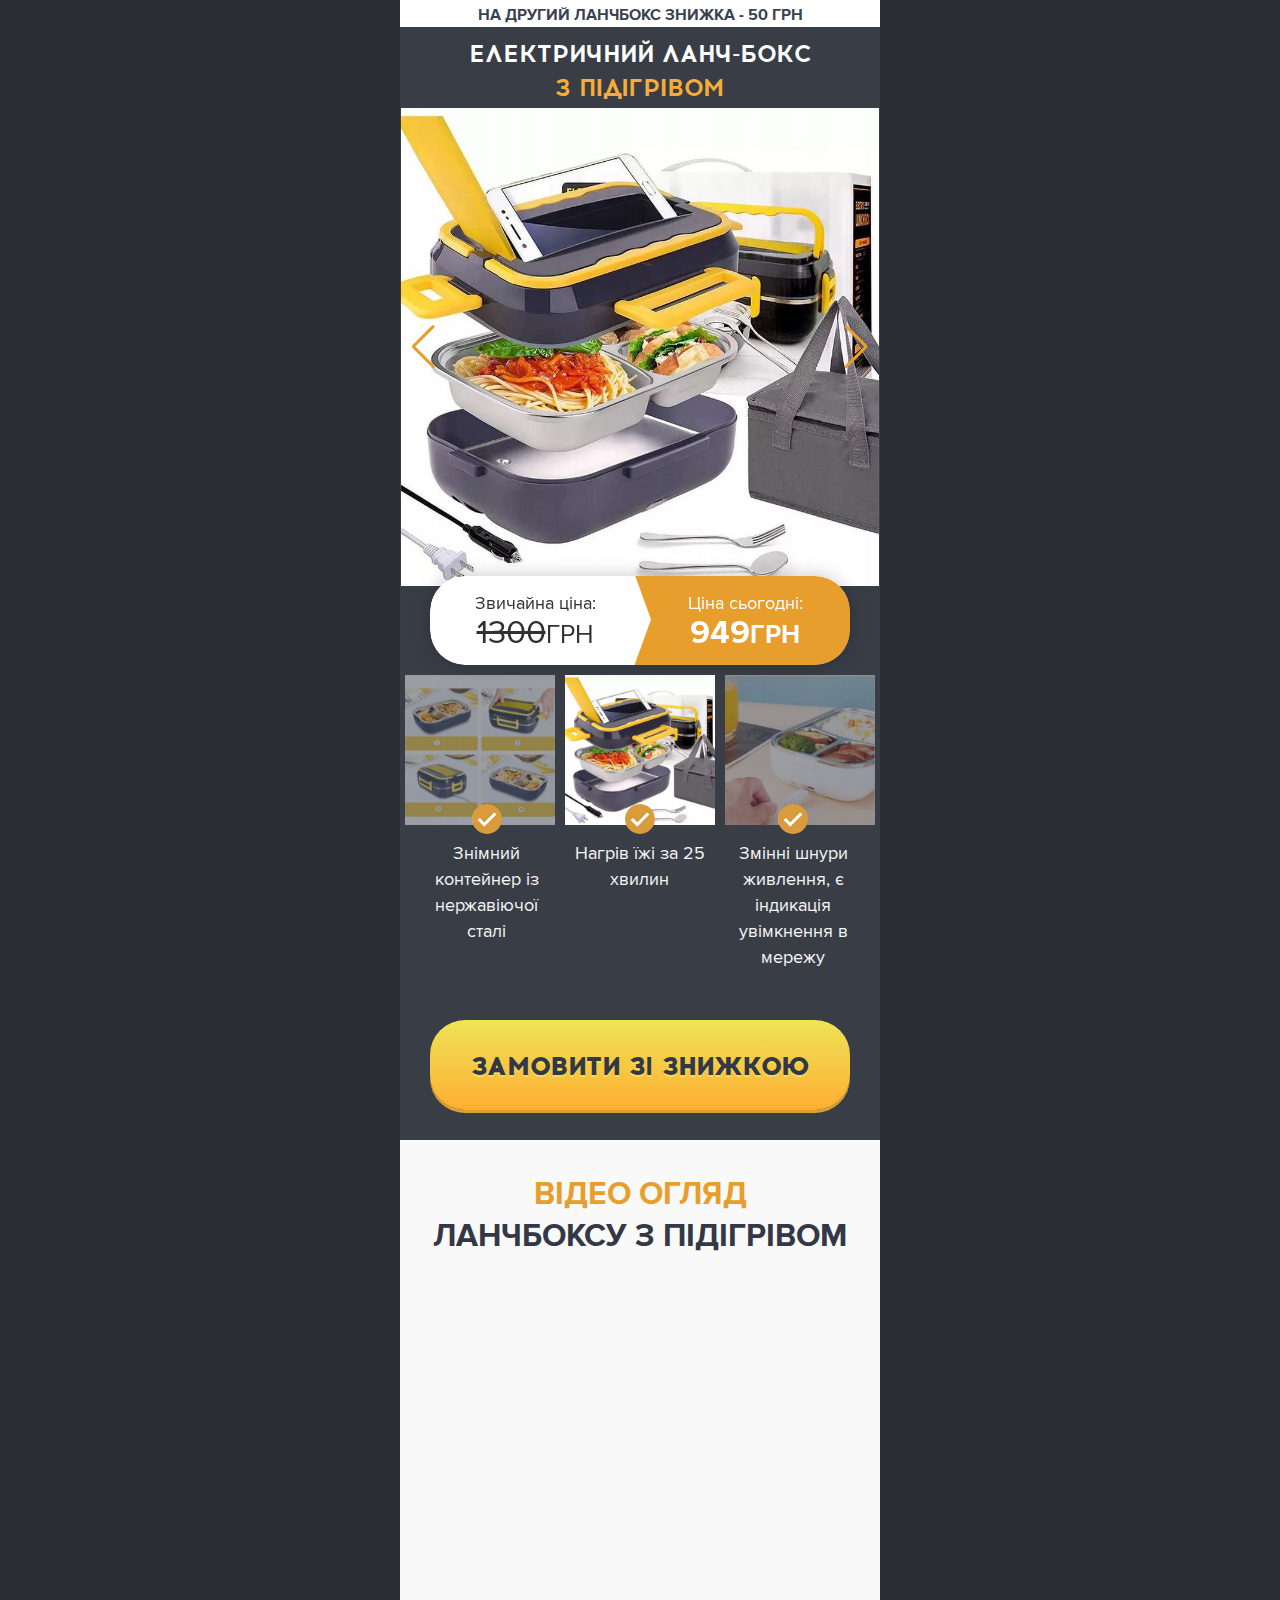
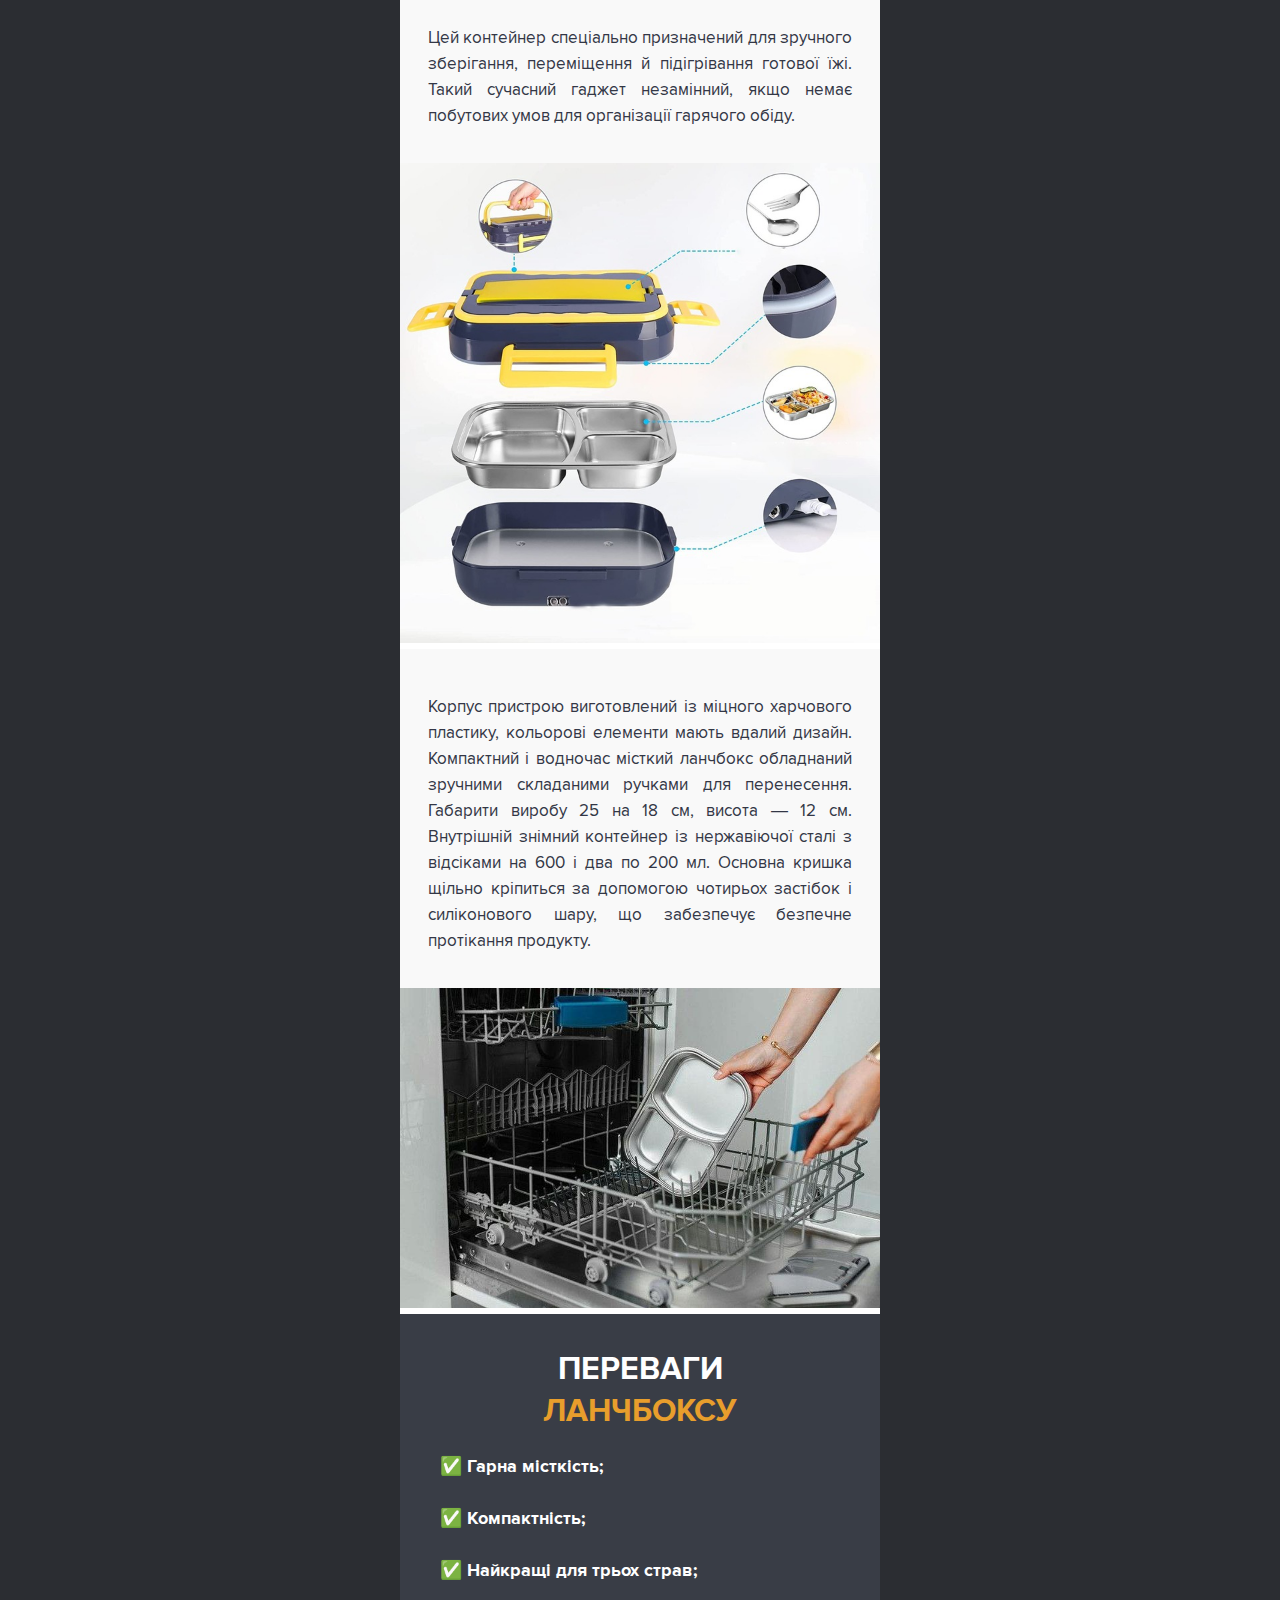
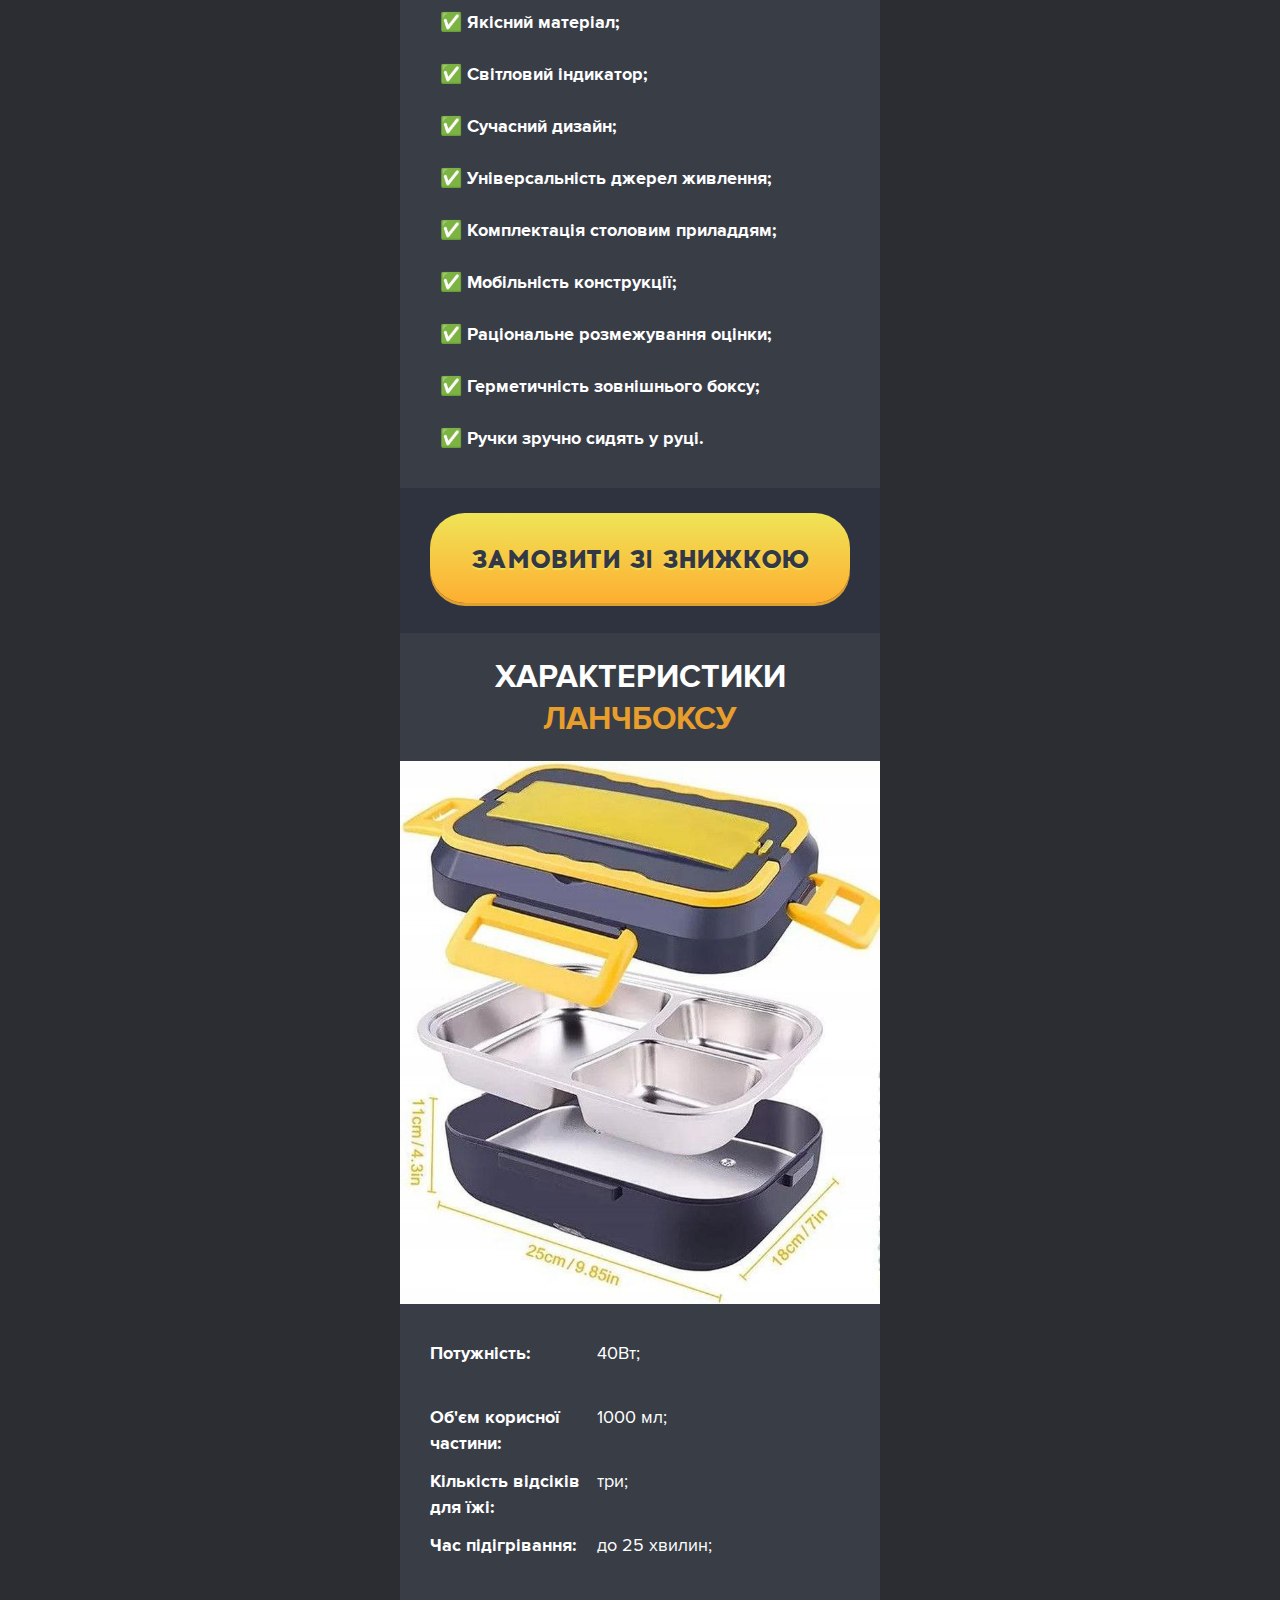
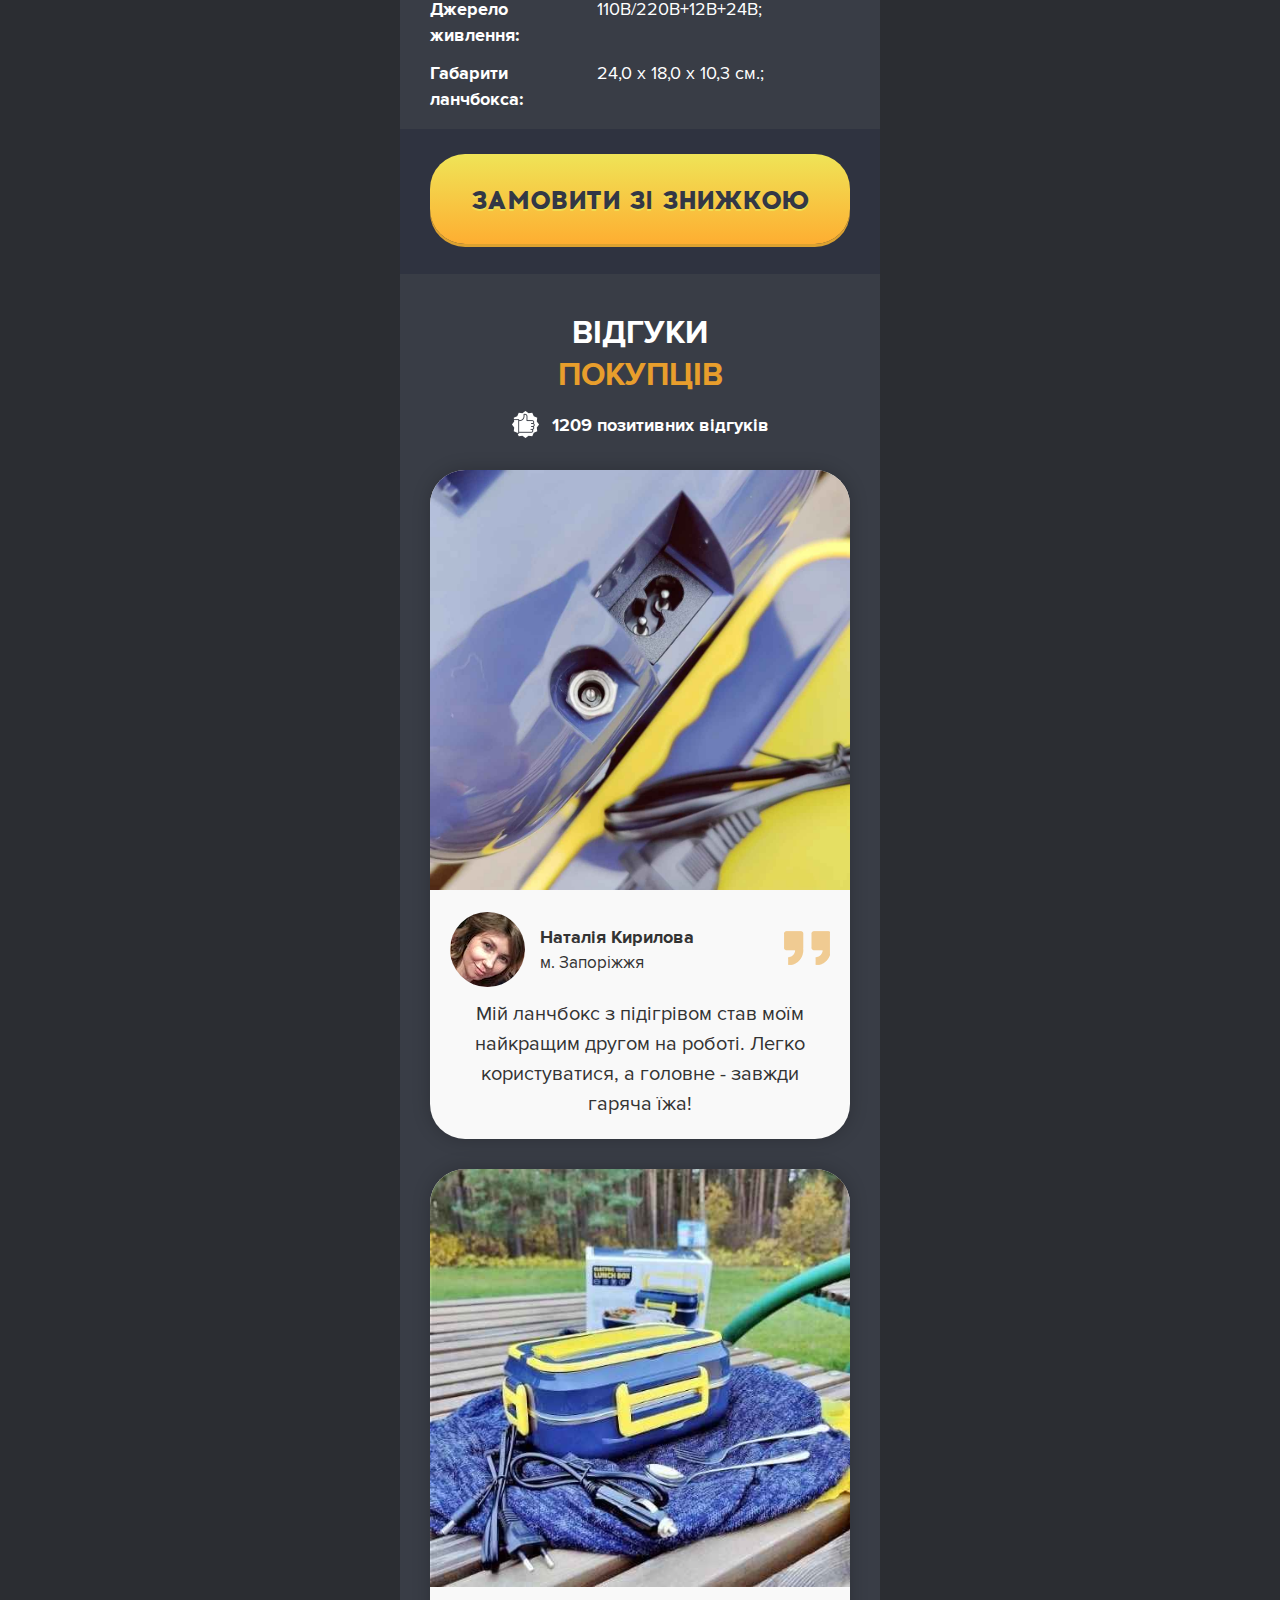
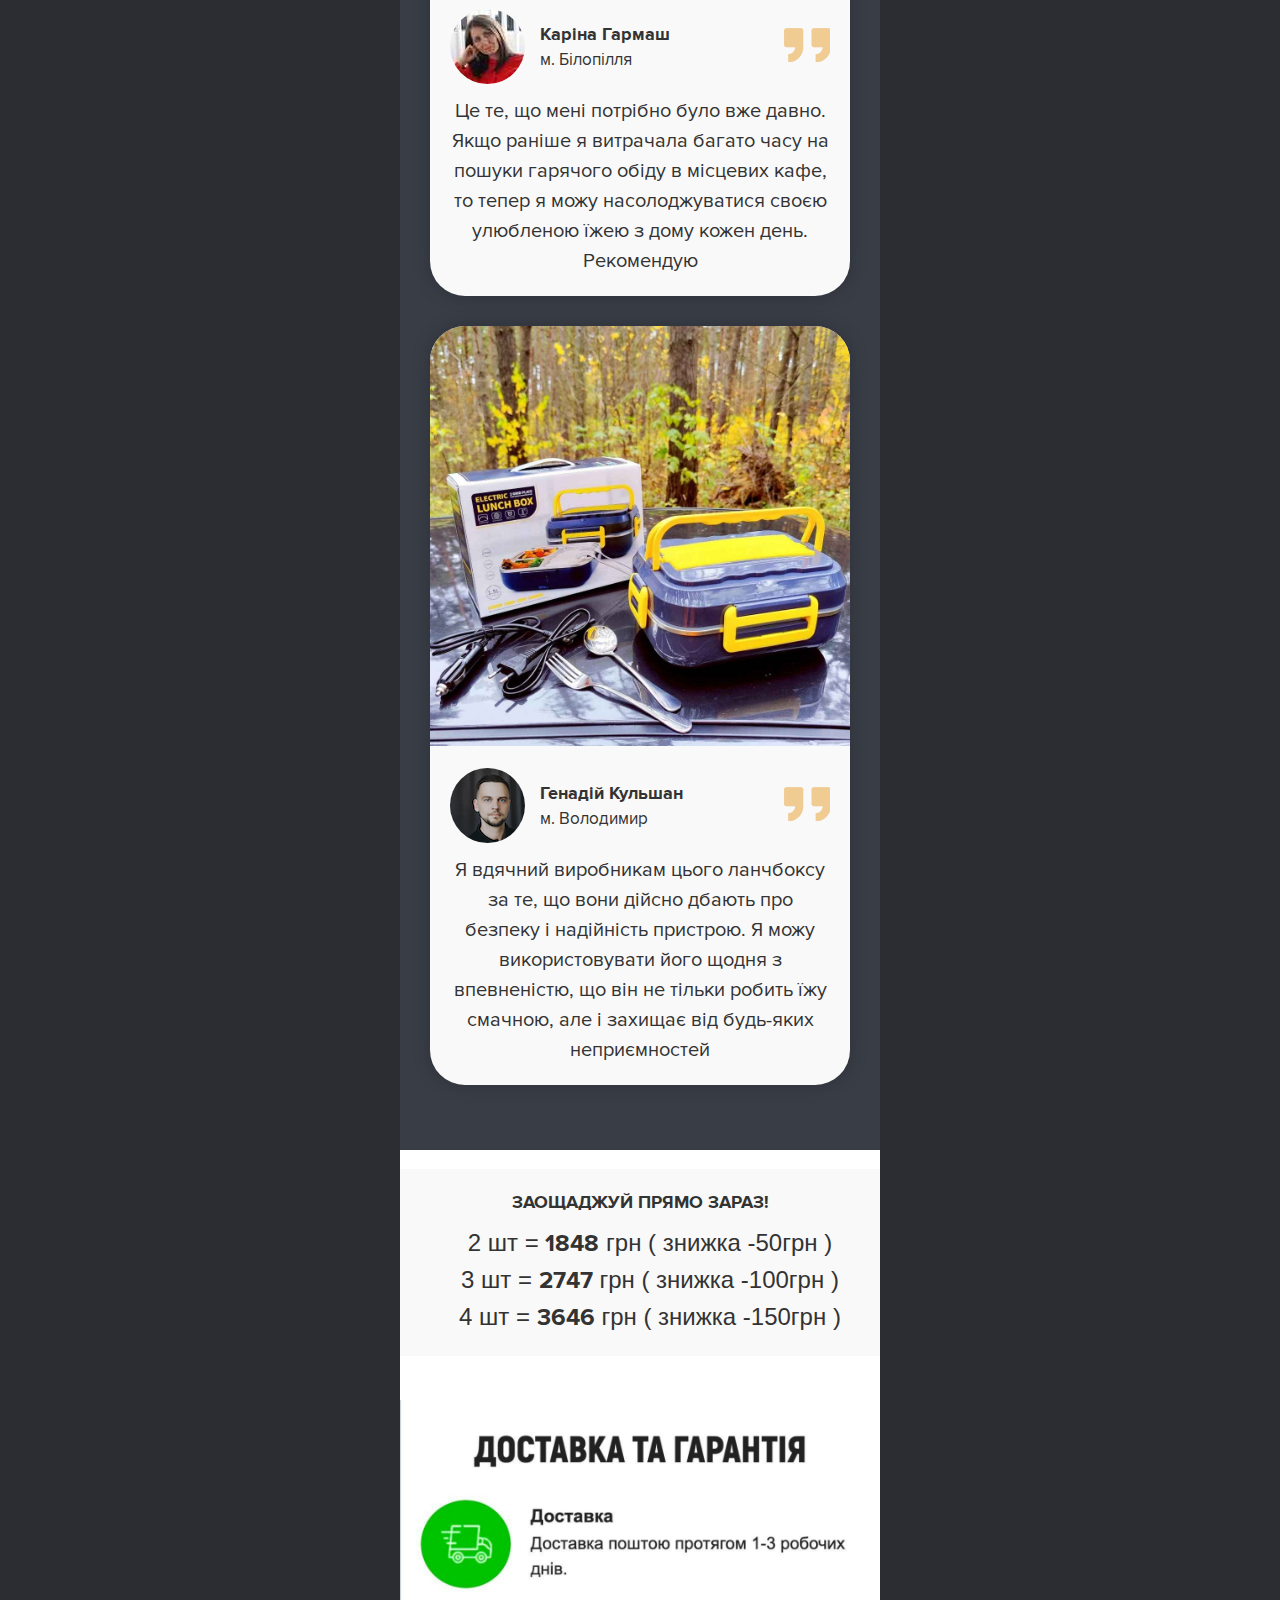
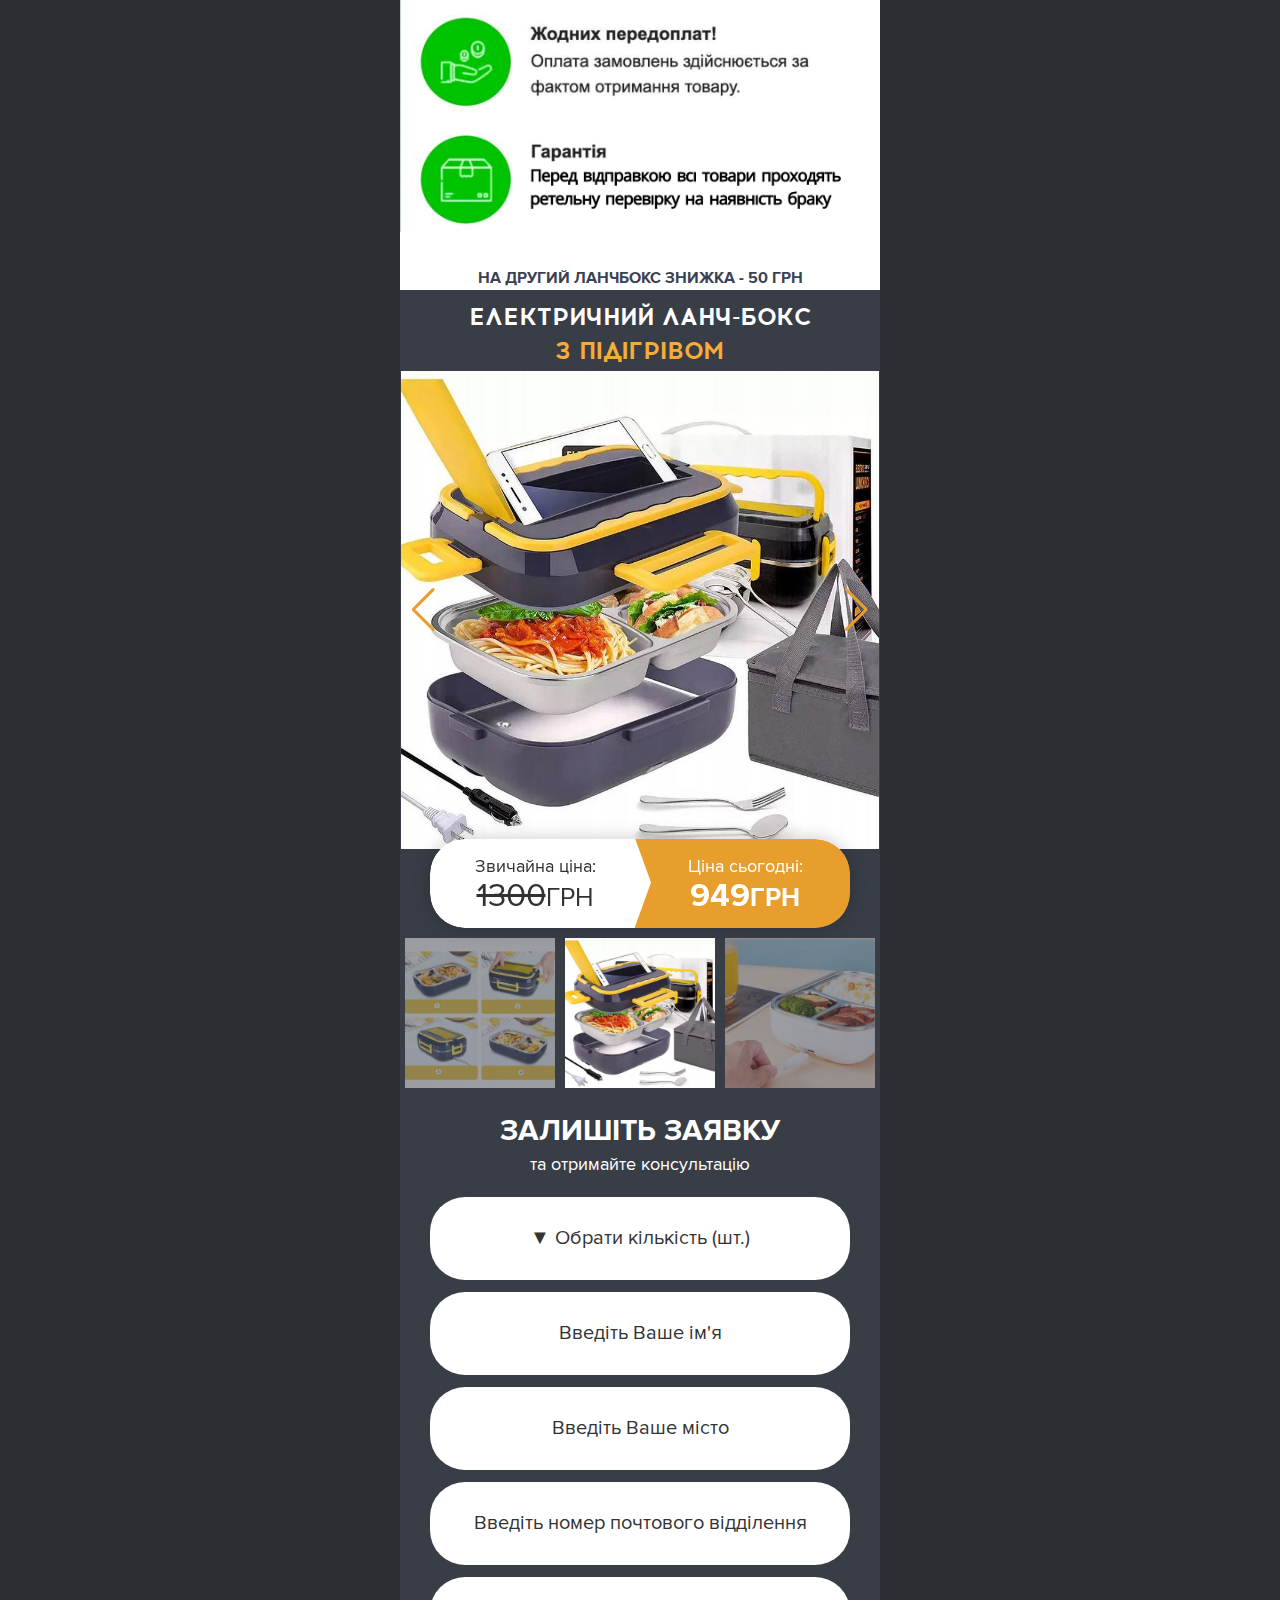
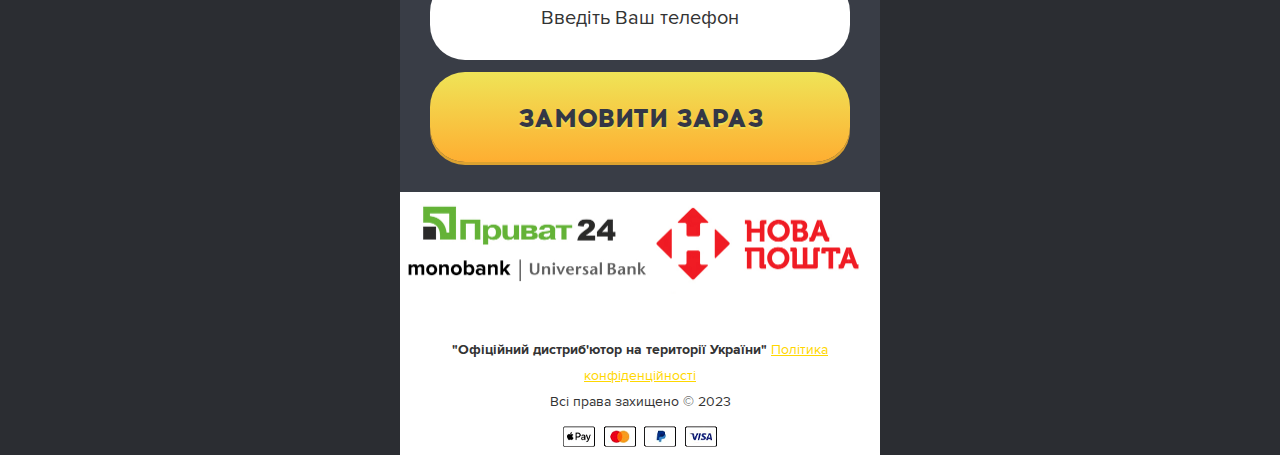
==== commit e1f1a340: "change murkup" ====
--- a/index.html
+++ b/index.html
@@ -449,8 +449,8 @@
           <br />
           <li style="padding: 0px 40px">
             <b style="width: 390px"
-              >✅ Раціональне розмежування оцінки;</b>
-            >
+              >✅ Раціональне розмежування оцінки;</b><br />
+            
           </li>
           <br />
           <li style="padding: 0px 40px">
